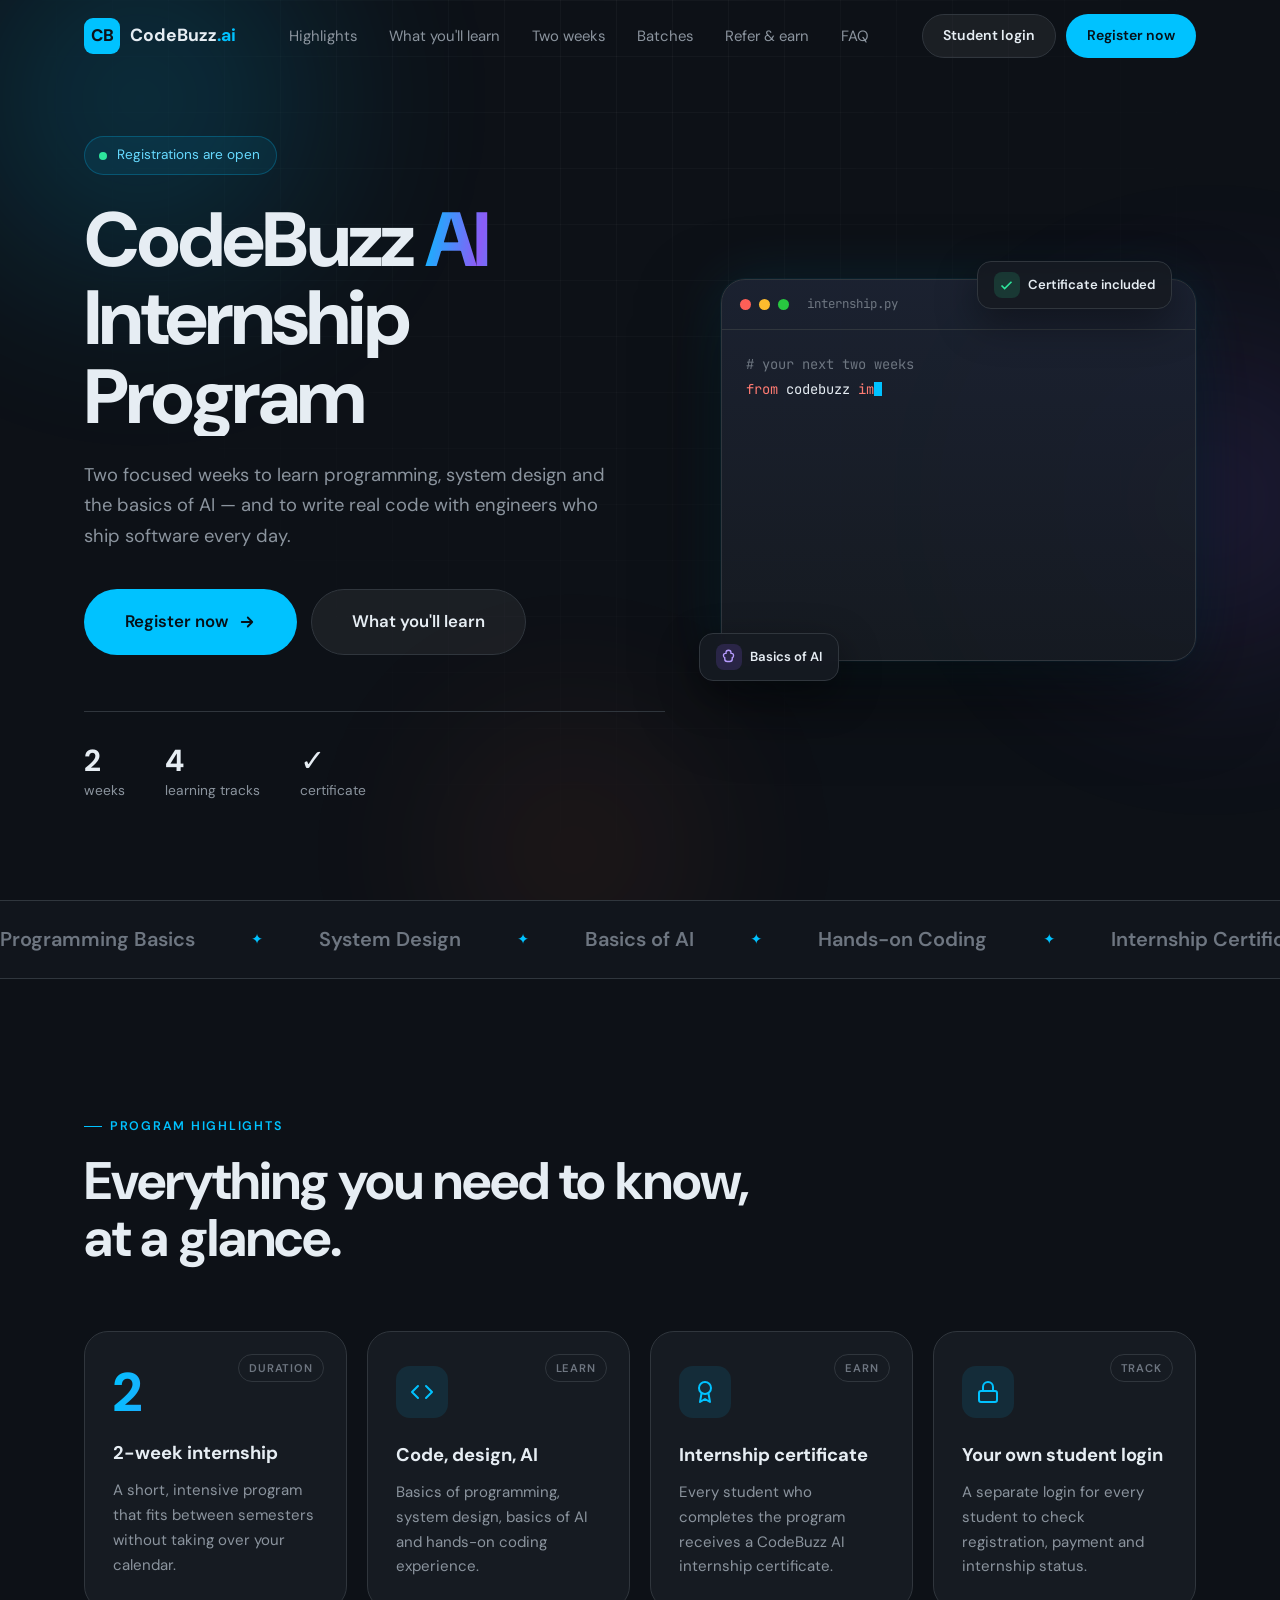
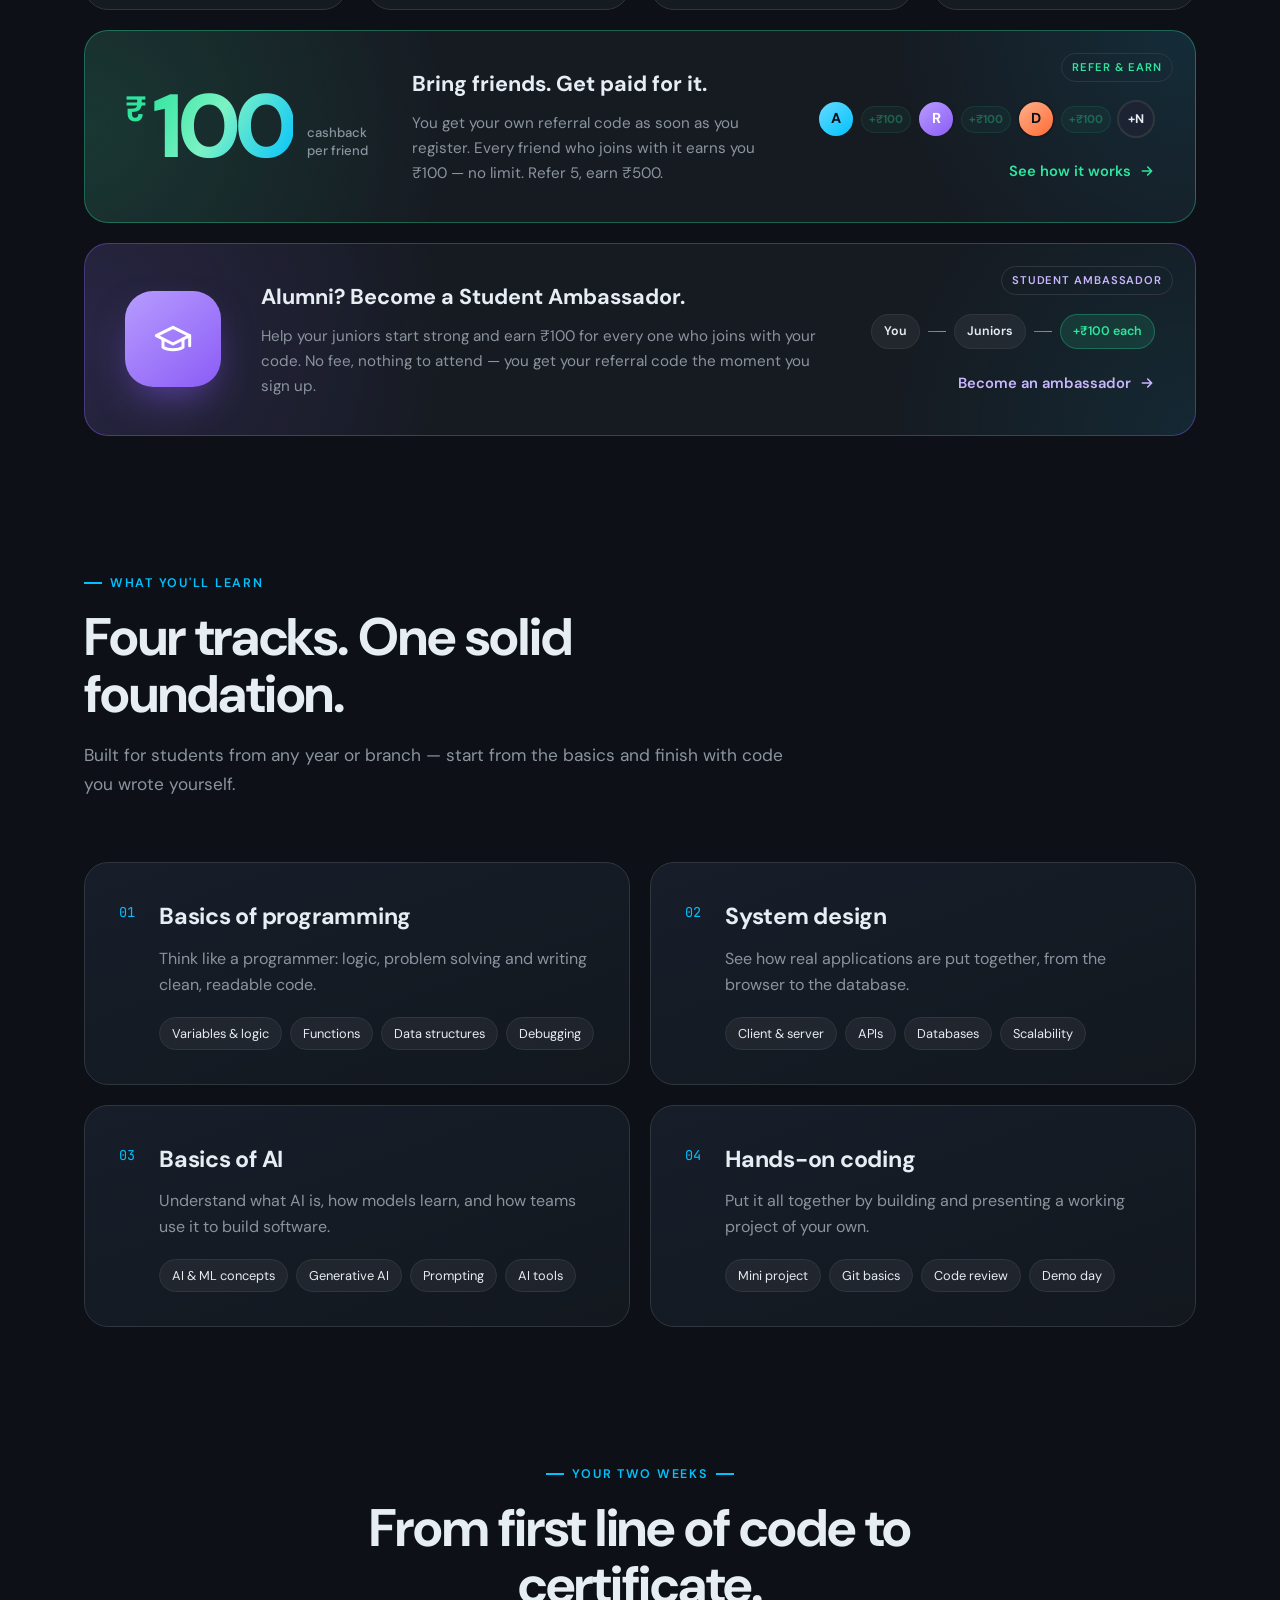
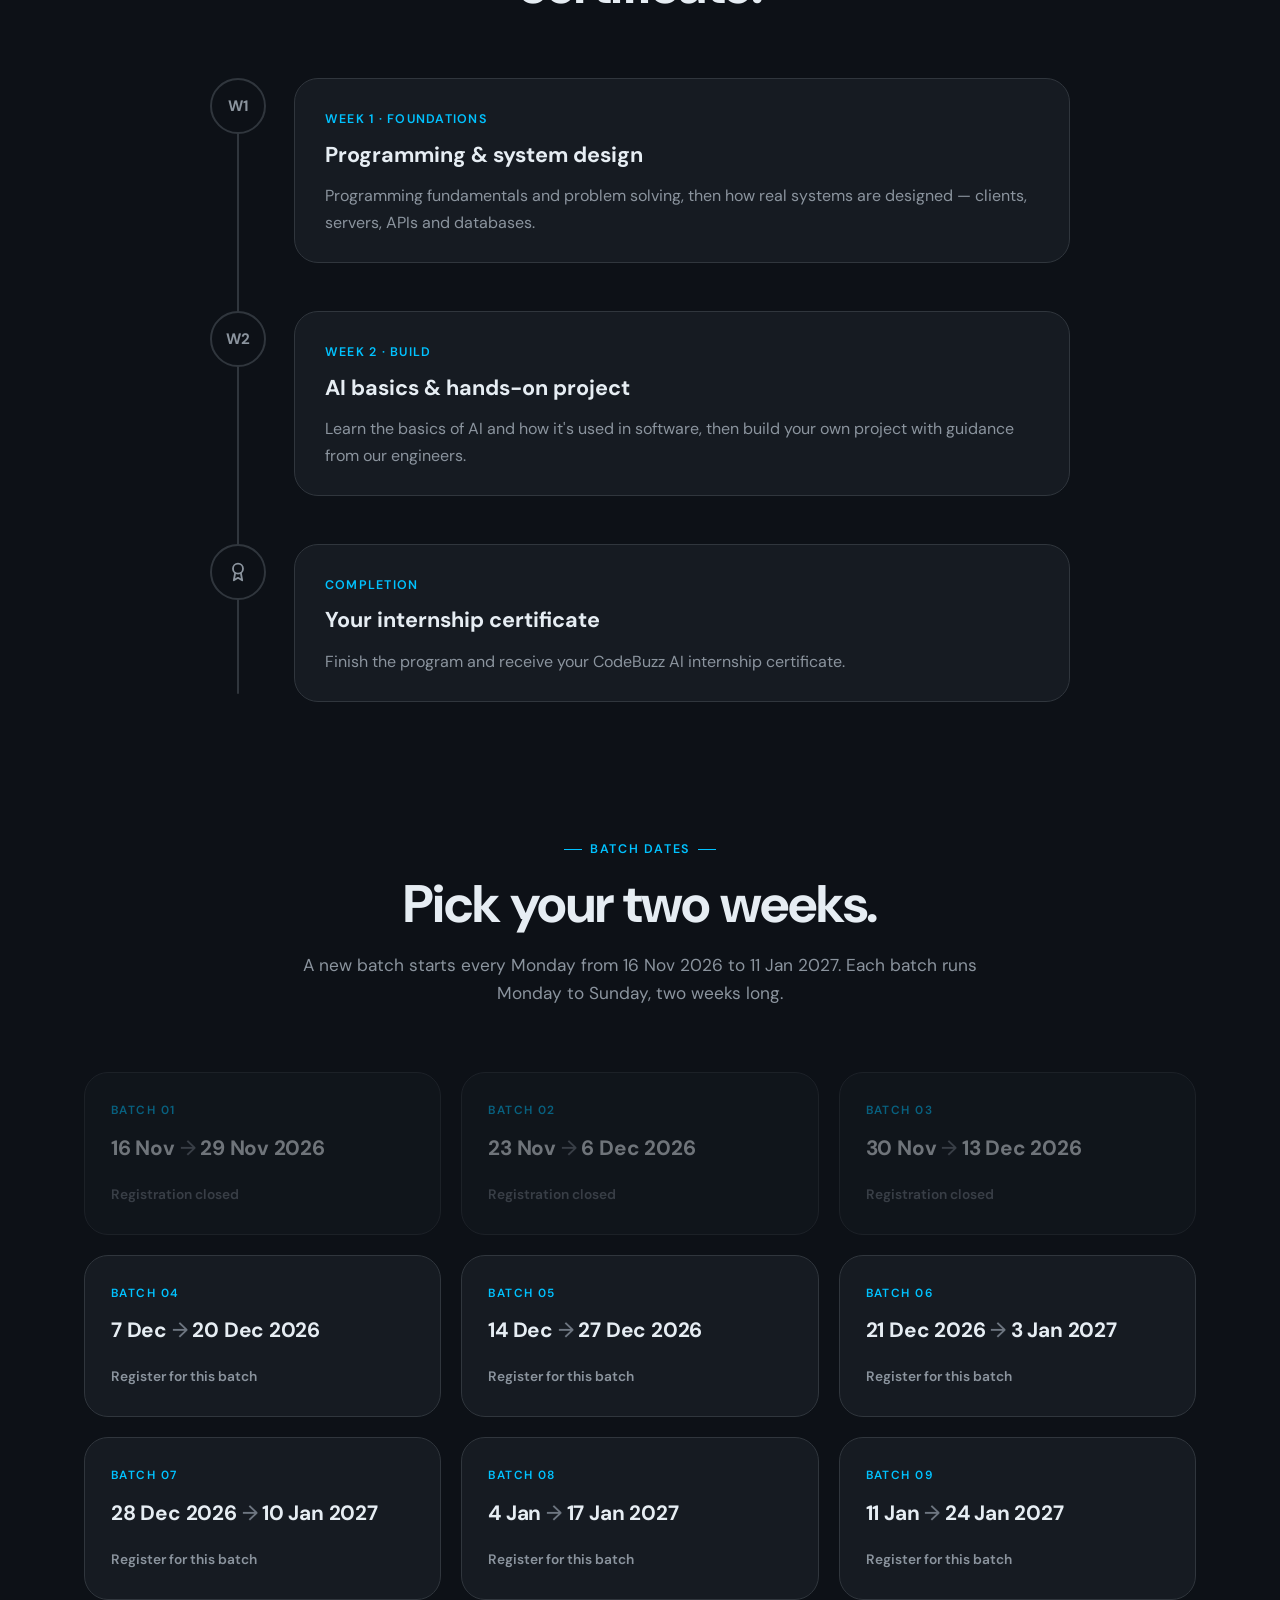
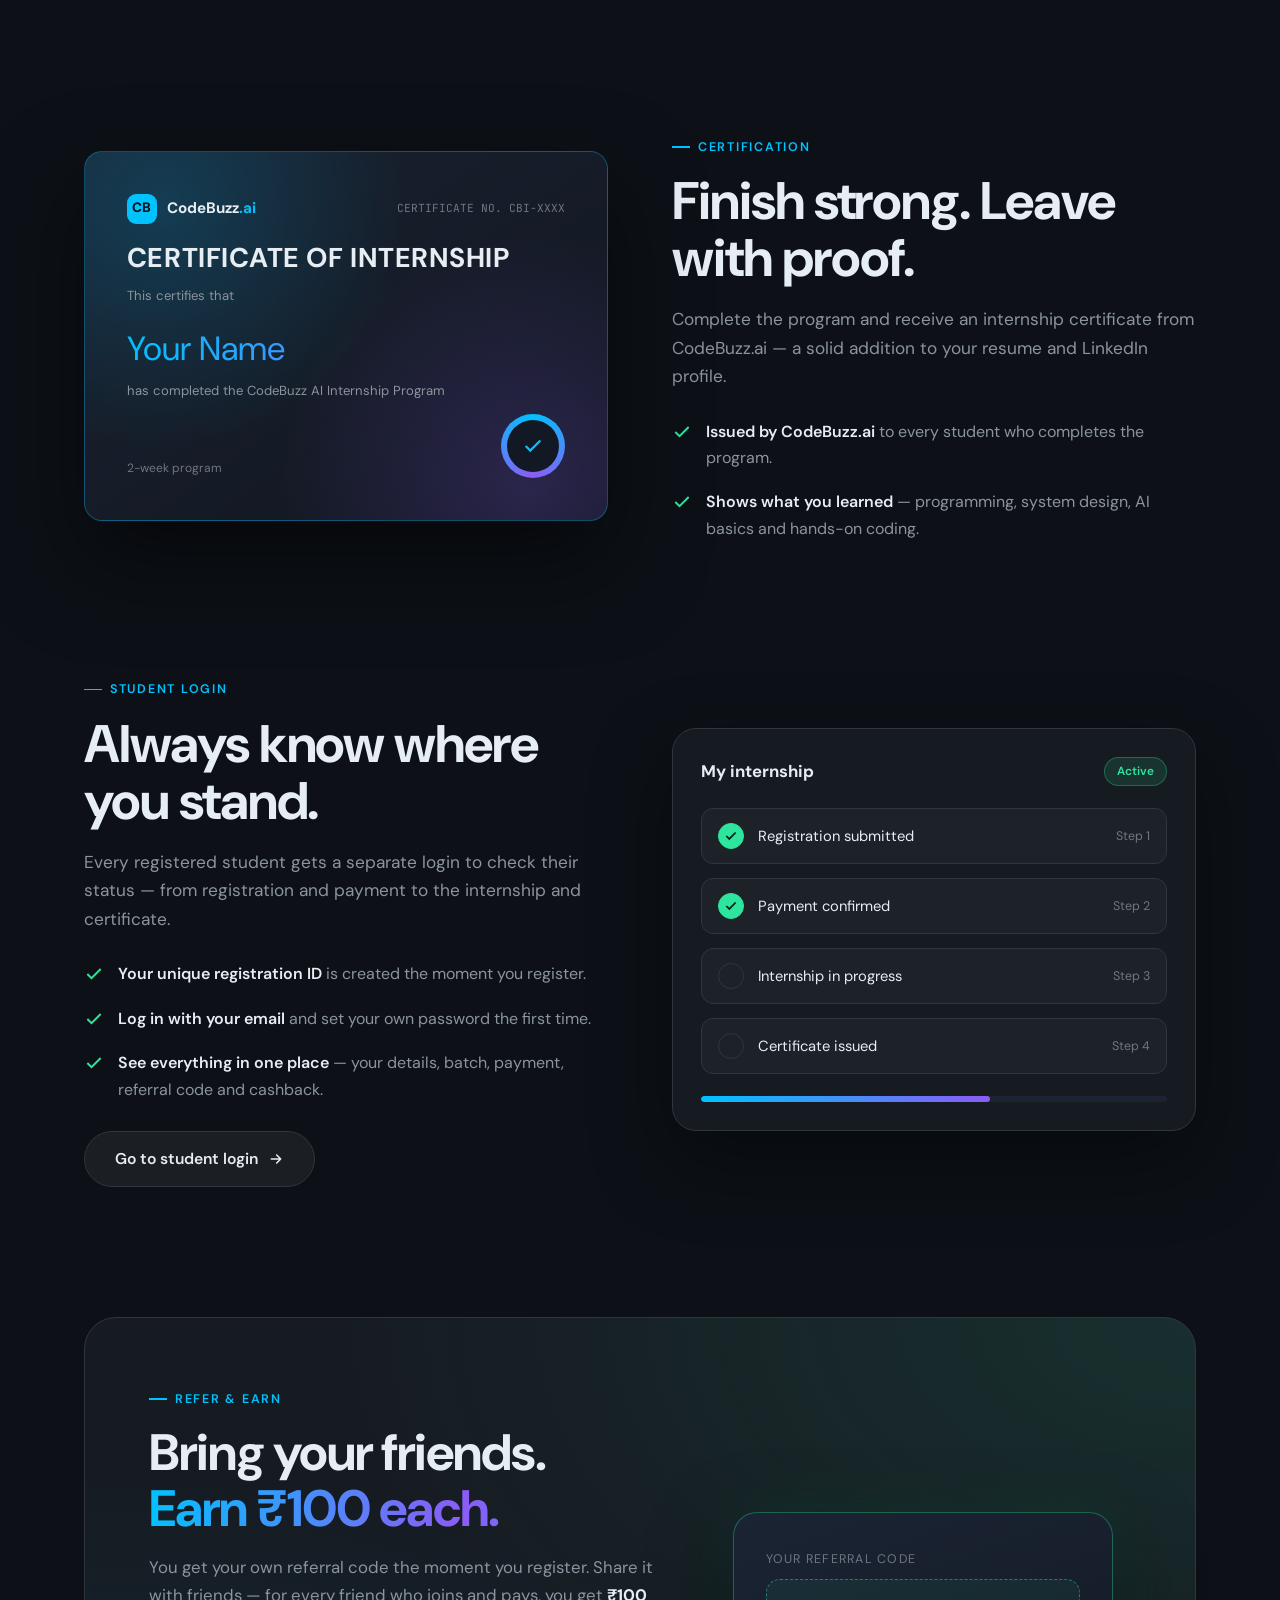
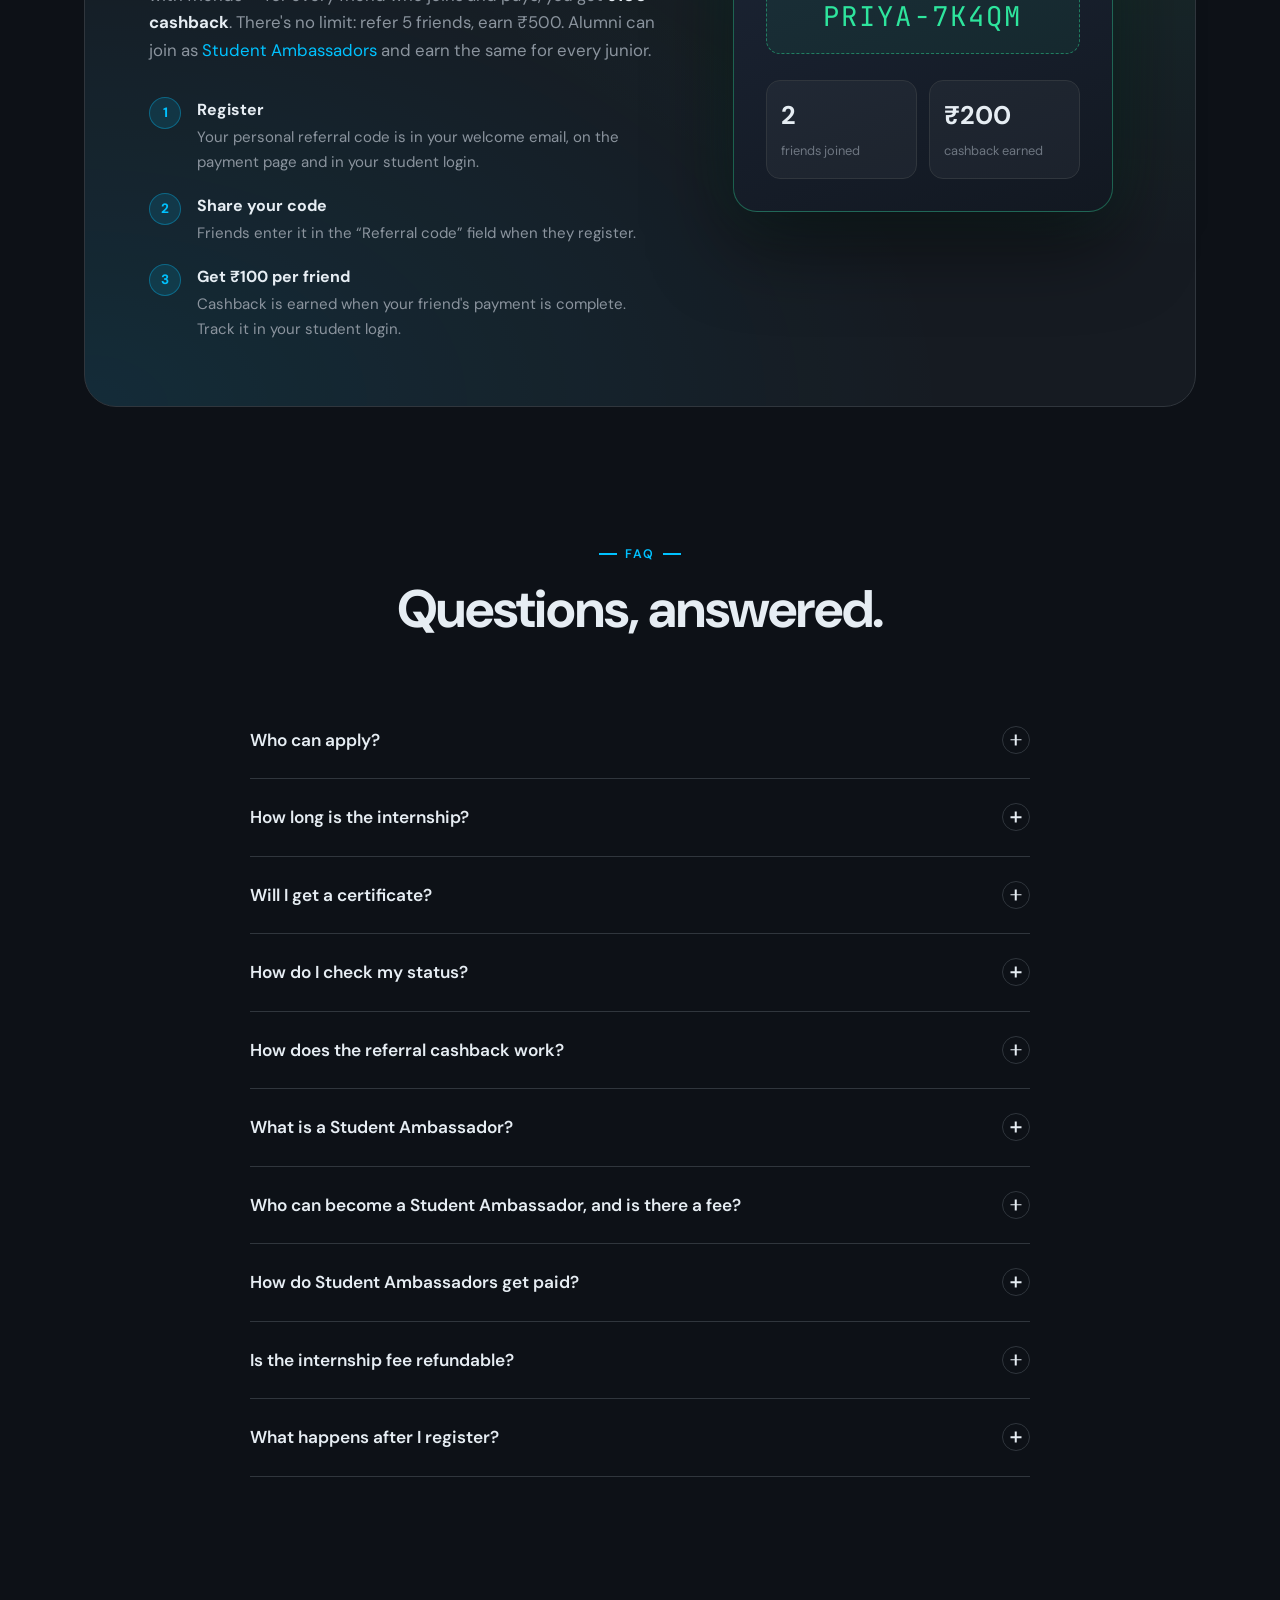
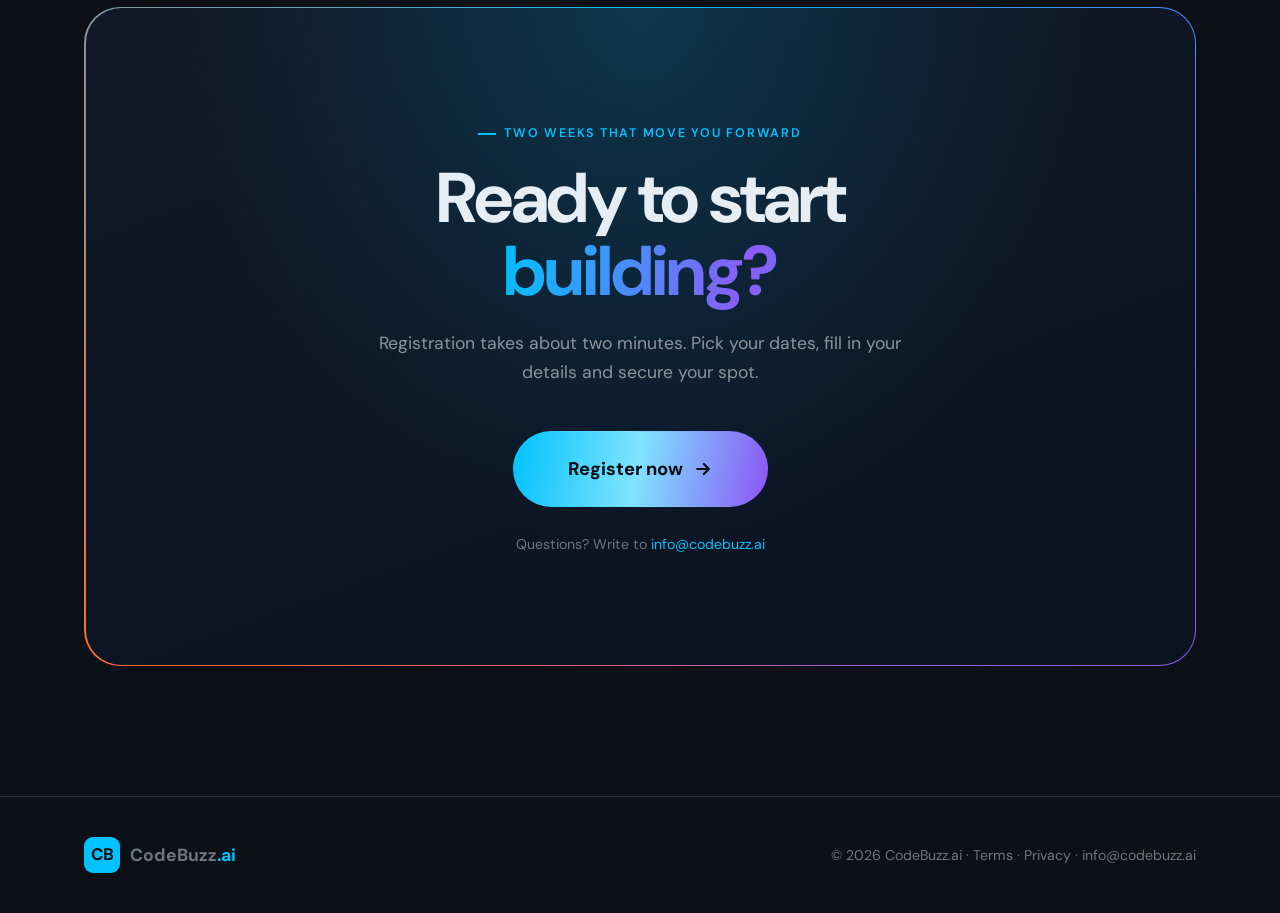
==== internship/index.html @ 669223a3 "Added meta pixel & Addressed review comments" ====
<!DOCTYPE html>
<html lang="en">
<head>
  <meta charset="UTF-8" />
  <meta name="viewport" content="width=device-width, initial-scale=1.0" />
  <title>CodeBuzz AI Internship Program</title>
  <meta name="description" content="CodeBuzz AI Internship Program — a 2-week internship for students covering programming basics, system design, basics of AI and hands-on coding, with an internship certificate." />
  <meta property="og:title" content="CodeBuzz AI Internship Program" />
  <meta property="og:description" content="2 weeks. Programming, system design, AI basics and hands-on coding. Certificate included." />
  <meta property="og:image" content="https://codebuzz.ai/assets/images/1771666520573-codebuzz-hero.jfif" />
  <meta property="og:type" content="website" />
  <meta name="theme-color" content="#0D1117" />
  <link rel="icon" type="image/png" href="../assets/images/favicon.png" />
  <link rel="preconnect" href="https://fonts.googleapis.com" />
  <link rel="preconnect" href="https://fonts.gstatic.com" crossorigin />
  <link href="https://fonts.googleapis.com/css2?family=DM+Sans:wght@300;400;500;600;700;800&family=JetBrains+Mono:wght@400;500&display=swap" rel="stylesheet" />
  <link rel="stylesheet" href="assets/internship.css" />

  <!-- Google tag (gtag.js) — same property as the main site -->
  <script async src="https://www.googletagmanager.com/gtag/js?id=G-2CSRTVXREF"></script>
  <script>
    window.dataLayer = window.dataLayer || [];
    function gtag(){dataLayer.push(arguments);}
    gtag('js', new Date());
    gtag('config', 'G-2CSRTVXREF');
  </script>
  <!-- Meta Pixel Code -->
  <script>
  !function(f,b,e,v,n,t,s)
  {if(f.fbq)return;n=f.fbq=function(){n.callMethod?
  n.callMethod.apply(n,arguments):n.queue.push(arguments)};
  if(!f._fbq)f._fbq=n;n.push=n;n.loaded=!0;n.version='2.0';
  n.queue=[];t=b.createElement(e);t.async=!0;
  t.src=v;s=b.getElementsByTagName(e)[0];
  s.parentNode.insertBefore(t,s)}(window,document,'script',
  'https://connect.facebook.net/en_US/fbevents.js');
  fbq('init', '1393333359453502');
  fbq('track', 'PageView');
  </script>
  <noscript><img height="1" width="1" style="display:none" alt=""
  src="https://www.facebook.com/tr?id=1393333359453502&ev=PageView&noscript=1"/></noscript>
  <!-- End Meta Pixel Code -->
</head>
<body>

  <div class="fx" aria-hidden="true">
    <div class="grid-bg"></div>
    <div class="orb o1"></div>
    <div class="orb o2"></div>
    <div class="orb o3"></div>
  </div>

  <!-- ===== NAV ===== -->
  <nav class="nav">
    <div class="container nav-inner">
      <a href="../" class="logo" aria-label="CodeBuzz.ai home">
        <div class="logo-badge">CB</div>
        <span>CodeBuzz<span class="accent">.ai</span></span>
      </a>
      <ul class="nav-links">
        <li><a href="#highlights">Highlights</a></li>
        <li><a href="#curriculum">What you'll learn</a></li>
        <li><a href="#journey">Two weeks</a></li>
        <li><a href="#batches">Batches</a></li>
        <li><a href="#refer">Refer &amp; earn</a></li>
        <li><a href="#faq">FAQ</a></li>
      </ul>
      <div class="nav-actions">
        <a href="login.html" class="btn btn-ghost btn-sm">Student login</a>
        <a href="register.html" class="btn btn-primary btn-sm">Register now</a>
      </div>
    </div>
  </nav>

  <main>

    <!-- ===== HERO ===== -->
    <section class="hero">
      <div class="container hero-grid">
        <div>
          <span class="pill"><span class="dot"></span>Registrations are open</span>
          <h1>
            <span class="line"><span>CodeBuzz <span class="grad">AI</span></span></span>
            <span class="line"><span>Internship</span></span>
            <span class="line"><span>Program</span></span>
          </h1>
          <p class="hero-sub">Two focused weeks to learn programming, system design and the basics of AI — and to write real code with engineers who ship software every day.</p>
          <div class="hero-actions">
            <a href="register.html" class="btn btn-primary btn-lg">
              Register now
              <svg width="18" height="18" viewBox="0 0 24 24" fill="none" stroke="currentColor" stroke-width="2.4" stroke-linecap="round" stroke-linejoin="round"><path d="M5 12h14M13 6l6 6-6 6"/></svg>
            </a>
            <a href="#curriculum" class="btn btn-ghost btn-lg">What you'll learn</a>
          </div>
          <div class="hero-stats">
            <div><strong data-count="2">0</strong><span>weeks</span></div>
            <div><strong data-count="4">0</strong><span>learning tracks</span></div>
            <div><strong>✓</strong><span>certificate</span></div>
          </div>
        </div>

        <div class="hero-visual">
          <div class="terminal" id="terminal">
            <div class="terminal-bar"><i></i><i></i><i></i><span>internship.py</span></div>
            <div class="terminal-body" id="code" aria-label="Animated code sample"></div>
          </div>
          <div class="float-chip c1">
            <span class="ico" style="background:rgba(46,229,157,.15);color:var(--green)">
              <svg width="15" height="15" viewBox="0 0 24 24" fill="none" stroke="currentColor" stroke-width="2.6"><path d="M20 6L9 17l-5-5"/></svg>
            </span>
            Certificate included
          </div>
          <div class="float-chip c2">
            <span class="ico" style="background:rgba(139,92,246,.18);color:#B79CFF">
              <svg width="15" height="15" viewBox="0 0 24 24" fill="none" stroke="currentColor" stroke-width="2.2"><path d="M12 2a4 4 0 014 4v1h1a3 3 0 013 3v1a3 3 0 01-2 2.83V16a4 4 0 01-4 4h-4a4 4 0 01-4-4v-2.17A3 3 0 014 11v-1a3 3 0 013-3h1V6a4 4 0 014-4z"/></svg>
            </span>
            Basics of AI
          </div>
        </div>
      </div>
    </section>

    <!-- ===== MARQUEE ===== -->
    <div class="marquee" aria-hidden="true">
      <div class="marquee-track">
        <span>Programming Basics</span><span>System Design</span><span>Basics of AI</span><span>Hands-on Coding</span><span>Internship Certificate</span><span>Student Login</span>
        <span>Programming Basics</span><span>System Design</span><span>Basics of AI</span><span>Hands-on Coding</span><span>Internship Certificate</span><span>Student Login</span>
      </div>
    </div>

    <!-- ===== HIGHLIGHTS ===== -->
    <section class="section" id="highlights">
      <div class="container">
        <div class="section-head reveal">
          <span class="eyebrow">Program highlights</span>
          <h2>Everything you need to know, at a glance.</h2>
        </div>
        <div class="highlights">
          <article class="hl reveal">
            <span class="tag">Duration</span>
            <div class="hl-num grad">2</div>
            <h3>2-week internship</h3>
            <p>A short, intensive program that fits between semesters without taking over your calendar.</p>
          </article>
          <article class="hl reveal d1">
            <span class="tag">Learn</span>
            <div class="hl-icon">
              <svg width="24" height="24" viewBox="0 0 24 24" fill="none" stroke="currentColor" stroke-width="2" stroke-linecap="round" stroke-linejoin="round"><path d="M16 18l6-6-6-6M8 6l-6 6 6 6"/></svg>
            </div>
            <h3>Code, design, AI</h3>
            <p>Basics of programming, system design, basics of AI and hands-on coding experience.</p>
          </article>
          <article class="hl reveal d2">
            <span class="tag">Earn</span>
            <div class="hl-icon">
              <svg width="24" height="24" viewBox="0 0 24 24" fill="none" stroke="currentColor" stroke-width="2" stroke-linecap="round" stroke-linejoin="round"><circle cx="12" cy="8" r="6"/><path d="M15.5 13.5L17 22l-5-3-5 3 1.5-8.5"/></svg>
            </div>
            <h3>Internship certificate</h3>
            <p>Every student who completes the program receives a CodeBuzz AI internship certificate.</p>
          </article>
          <article class="hl reveal d3">
            <span class="tag">Track</span>
            <div class="hl-icon">
              <svg width="24" height="24" viewBox="0 0 24 24" fill="none" stroke="currentColor" stroke-width="2" stroke-linecap="round" stroke-linejoin="round"><rect x="3" y="11" width="18" height="11" rx="2"/><path d="M7 11V7a5 5 0 0110 0v4"/></svg>
            </div>
            <h3>Your own student login</h3>
            <p>A separate login for every student to check registration, payment and internship status.</p>
          </article>
          <a class="hl hl-refer reveal" href="#refer" aria-label="Refer and earn: Rs 100 cashback for every friend who joins">
            <span class="tag">Refer &amp; earn</span>
            <div class="hr-amount">
              <span class="hr-rupee">&#8377;</span><span class="hr-num" data-count-to="100">100</span>
              <small>cashback<br />per friend</small>
            </div>
            <div class="hr-copy">
              <h3>Bring friends. Get paid for it.</h3>
              <p>You get your own referral code as soon as you register. Every friend who joins with it earns you &#8377;100 &mdash; no limit. Refer 5, earn &#8377;500.</p>
            </div>
            <div class="hr-flow" aria-hidden="true">
              <span class="hr-av">A</span><i>+&#8377;100</i>
              <span class="hr-av">R</span><i>+&#8377;100</i>
              <span class="hr-av">D</span><i>+&#8377;100</i>
              <span class="hr-av hr-more">+N</span>
            </div>
            <span class="hr-cta">See how it works
              <svg width="16" height="16" viewBox="0 0 24 24" fill="none" stroke="currentColor" stroke-width="2.4" stroke-linecap="round" stroke-linejoin="round"><path d="M5 12h14M13 6l6 6-6 6"/></svg>
            </span>
          </a>
          <a class="hl hl-amb reveal" href="register.html?type=ambassador" aria-label="Student Ambassador program for alumni: refer juniors and earn Rs 100 each">
            <span class="tag">Student Ambassador</span>
            <div class="ha-badge" aria-hidden="true">
              <svg width="40" height="40" viewBox="0 0 24 24" fill="none" stroke="currentColor" stroke-width="1.8" stroke-linecap="round" stroke-linejoin="round"><path d="M22 10L12 5 2 10l10 5 10-5z"/><path d="M6 12v5c3 2 9 2 12 0v-5"/><path d="M22 10v6"/></svg>
            </div>
            <div class="ha-copy">
              <h3>Alumni? Become a Student Ambassador.</h3>
              <p>Help your juniors start strong and earn &#8377;100 for every one who joins with your code. No fee, nothing to attend &mdash; you get your referral code the moment you sign up.</p>
            </div>
            <div class="ha-flow" aria-hidden="true">
              <span class="ha-pill">You</span><i></i><span class="ha-pill">Juniors</span><i></i><span class="ha-pill ha-earn">+&#8377;100 each</span>
            </div>
            <span class="hr-cta ha-cta">Become an ambassador
              <svg width="16" height="16" viewBox="0 0 24 24" fill="none" stroke="currentColor" stroke-width="2.4" stroke-linecap="round" stroke-linejoin="round"><path d="M5 12h14M13 6l6 6-6 6"/></svg>
            </span>
          </a>
        </div>
      </div>
    </section>

    <!-- ===== CURRICULUM ===== -->
    <section class="section" id="curriculum" style="padding-top:0">
      <div class="container">
        <div class="section-head reveal">
          <span class="eyebrow">What you'll learn</span>
          <h2>Four tracks. One solid foundation.</h2>
          <p>Built for students from any year or branch — start from the basics and finish with code you wrote yourself.</p>
        </div>
        <div class="tracks">
          <div class="track reveal">
            <div class="track-idx">01</div>
            <div>
              <h3>Basics of programming</h3>
              <p>Think like a programmer: logic, problem solving and writing clean, readable code.</p>
              <ul class="chips"><li>Variables &amp; logic</li><li>Functions</li><li>Data structures</li><li>Debugging</li></ul>
            </div>
          </div>
          <div class="track reveal d1">
            <div class="track-idx">02</div>
            <div>
              <h3>System design</h3>
              <p>See how real applications are put together, from the browser to the database.</p>
              <ul class="chips"><li>Client &amp; server</li><li>APIs</li><li>Databases</li><li>Scalability</li></ul>
            </div>
          </div>
          <div class="track reveal">
            <div class="track-idx">03</div>
            <div>
              <h3>Basics of AI</h3>
              <p>Understand what AI is, how models learn, and how teams use it to build software.</p>
              <ul class="chips"><li>AI &amp; ML concepts</li><li>Generative AI</li><li>Prompting</li><li>AI tools</li></ul>
            </div>
          </div>
          <div class="track reveal d1">
            <div class="track-idx">04</div>
            <div>
              <h3>Hands-on coding</h3>
              <p>Put it all together by building and presenting a working project of your own.</p>
              <ul class="chips"><li>Mini project</li><li>Git basics</li><li>Code review</li><li>Demo day</li></ul>
            </div>
          </div>
        </div>
      </div>
    </section>

    <!-- ===== JOURNEY / TIMELINE ===== -->
    <section class="section" id="journey" style="padding-top:0">
      <div class="container">
        <div class="section-head center reveal">
          <span class="eyebrow">Your two weeks</span>
          <h2>From first line of code to certificate.</h2>
        </div>
        <div class="timeline" id="timeline">
          <div class="timeline-rail"><div class="timeline-fill" id="timelineFill"></div></div>
          <div class="tl-item">
            <div class="tl-dot">W1</div>
            <div class="tl-card reveal">
              <small>Week 1 · Foundations</small>
              <h3>Programming &amp; system design</h3>
              <p>Programming fundamentals and problem solving, then how real systems are designed — clients, servers, APIs and databases.</p>
            </div>
          </div>
          <div class="tl-item">
            <div class="tl-dot">W2</div>
            <div class="tl-card reveal">
              <small>Week 2 · Build</small>
              <h3>AI basics &amp; hands-on project</h3>
              <p>Learn the basics of AI and how it's used in software, then build your own project with guidance from our engineers.</p>
            </div>
          </div>
          <div class="tl-item">
            <div class="tl-dot">
              <svg width="20" height="20" viewBox="0 0 24 24" fill="none" stroke="currentColor" stroke-width="2.2" stroke-linecap="round" stroke-linejoin="round"><circle cx="12" cy="8" r="6"/><path d="M15.5 13.5L17 22l-5-3-5 3 1.5-8.5"/></svg>
            </div>
            <div class="tl-card reveal">
              <small>Completion</small>
              <h3>Your internship certificate</h3>
              <p>Finish the program and receive your CodeBuzz AI internship certificate.</p>
            </div>
          </div>
        </div>
      </div>
    </section>

    <!-- ===== BATCHES ===== -->
    <section class="section" id="batches" style="padding-top:0">
      <div class="container">
        <div class="section-head center reveal">
          <span class="eyebrow">Batch dates</span>
          <h2>Pick your two weeks.</h2>
          <p>A new batch starts every Monday from 16 Nov 2026 to 11 Jan 2027. Each batch runs Monday to Sunday, two weeks long.</p>
        </div>
        <div class="batches" id="batchList">
          <a class="batch reveal" href="register.html?start=2026-11-16" data-start="2026-11-16">
            <span class="batch-no">Batch 01</span>
            <span class="batch-dates">16 Nov <i>→</i> 29 Nov 2026</span>
            <span class="batch-cta">Register for this batch</span>
          </a>
          <a class="batch reveal d1" href="register.html?start=2026-11-23" data-start="2026-11-23">
            <span class="batch-no">Batch 02</span>
            <span class="batch-dates">23 Nov <i>→</i> 6 Dec 2026</span>
            <span class="batch-cta">Register for this batch</span>
          </a>
          <a class="batch reveal d2" href="register.html?start=2026-11-30" data-start="2026-11-30">
            <span class="batch-no">Batch 03</span>
            <span class="batch-dates">30 Nov <i>→</i> 13 Dec 2026</span>
            <span class="batch-cta">Register for this batch</span>
          </a>
          <a class="batch reveal" href="register.html?start=2026-12-07" data-start="2026-12-07">
            <span class="batch-no">Batch 04</span>
            <span class="batch-dates">7 Dec <i>→</i> 20 Dec 2026</span>
            <span class="batch-cta">Register for this batch</span>
          </a>
          <a class="batch reveal d1" href="register.html?start=2026-12-14" data-start="2026-12-14">
            <span class="batch-no">Batch 05</span>
            <span class="batch-dates">14 Dec <i>→</i> 27 Dec 2026</span>
            <span class="batch-cta">Register for this batch</span>
          </a>
          <a class="batch reveal d2" href="register.html?start=2026-12-21" data-start="2026-12-21">
            <span class="batch-no">Batch 06</span>
            <span class="batch-dates">21 Dec 2026 <i>→</i> 3 Jan 2027</span>
            <span class="batch-cta">Register for this batch</span>
          </a>
          <a class="batch reveal" href="register.html?start=2026-12-28" data-start="2026-12-28">
            <span class="batch-no">Batch 07</span>
            <span class="batch-dates">28 Dec 2026 <i>→</i> 10 Jan 2027</span>
            <span class="batch-cta">Register for this batch</span>
          </a>
          <a class="batch reveal d1" href="register.html?start=2027-01-04" data-start="2027-01-04">
            <span class="batch-no">Batch 08</span>
            <span class="batch-dates">4 Jan <i>→</i> 17 Jan 2027</span>
            <span class="batch-cta">Register for this batch</span>
          </a>
          <a class="batch reveal d2" href="register.html?start=2027-01-11" data-start="2027-01-11">
            <span class="batch-no">Batch 09</span>
            <span class="batch-dates">11 Jan <i>→</i> 24 Jan 2027</span>
            <span class="batch-cta">Register for this batch</span>
          </a>
        </div>
      </div>
    </section>

    <!-- ===== CERTIFICATE ===== -->
    <section class="section" style="padding-top:0">
      <div class="container split">
        <div class="cert-wrap reveal">
          <div class="cert" id="cert">
            <div class="cert-top">
              <div class="logo"><div class="logo-badge" style="width:30px;height:30px;font-size:.85rem">CB</div><span>CodeBuzz<span class="accent">.ai</span></span></div>
              <small>CERTIFICATE NO. CBI-XXXX</small>
            </div>
            <div>
              <h4>CERTIFICATE OF INTERNSHIP</h4>
              <div class="cert-sub">This certifies that</div>
              <div class="cert-name grad">Your Name</div>
              <div class="cert-sub">has completed the CodeBuzz AI Internship Program</div>
            </div>
            <div class="cert-bottom">
              <span>2-week program</span>
              <div class="seal"><svg width="22" height="22" viewBox="0 0 24 24" fill="none" stroke="currentColor" stroke-width="2.4"><path d="M20 6L9 17l-5-5"/></svg></div>
            </div>
          </div>
        </div>
        <div class="reveal d1">
          <div class="section-head" style="margin-bottom:0">
            <span class="eyebrow">Certification</span>
            <h2>Finish strong. Leave with proof.</h2>
            <p>Complete the program and receive an internship certificate from CodeBuzz.ai — a solid addition to your resume and LinkedIn profile.</p>
          </div>
          <ul class="feature-list">
            <li><svg width="20" height="20" viewBox="0 0 24 24" fill="none" stroke="currentColor" stroke-width="2.4"><path d="M20 6L9 17l-5-5"/></svg><span><strong>Issued by CodeBuzz.ai</strong> to every student who completes the program.</span></li>
            <li><svg width="20" height="20" viewBox="0 0 24 24" fill="none" stroke="currentColor" stroke-width="2.4"><path d="M20 6L9 17l-5-5"/></svg><span><strong>Shows what you learned</strong> — programming, system design, AI basics and hands-on coding.</span></li>
          </ul>
        </div>
      </div>
    </section>

    <!-- ===== STUDENT LOGIN ===== -->
    <section class="section" style="padding-top:0">
      <div class="container split">
        <div class="reveal">
          <div class="section-head" style="margin-bottom:0">
            <span class="eyebrow">Student login</span>
            <h2>Always know where you stand.</h2>
            <p>Every registered student gets a separate login to check their status — from registration and payment to the internship and certificate.</p>
          </div>
          <ul class="feature-list">
            <li><svg width="20" height="20" viewBox="0 0 24 24" fill="none" stroke="currentColor" stroke-width="2.4"><path d="M20 6L9 17l-5-5"/></svg><span><strong>Your unique registration ID</strong> is created the moment you register.</span></li>
            <li><svg width="20" height="20" viewBox="0 0 24 24" fill="none" stroke="currentColor" stroke-width="2.4"><path d="M20 6L9 17l-5-5"/></svg><span><strong>Log in with your email</strong> and set your own password the first time.</span></li>
            <li><svg width="20" height="20" viewBox="0 0 24 24" fill="none" stroke="currentColor" stroke-width="2.4"><path d="M20 6L9 17l-5-5"/></svg><span><strong>See everything in one place</strong> — your details, batch, payment, referral code and cashback.</span></li>
          </ul>
          <a href="login.html" class="btn btn-ghost" style="margin-top:28px">Go to student login
            <svg width="16" height="16" viewBox="0 0 24 24" fill="none" stroke="currentColor" stroke-width="2.4" stroke-linecap="round" stroke-linejoin="round"><path d="M5 12h14M13 6l6 6-6 6"/></svg>
          </a>
        </div>
        <div class="reveal d1">
          <div class="login-mock" id="loginMock">
            <div class="lm-head">
              <h4>My internship</h4>
              <span class="status-badge">Active</span>
            </div>
            <div class="steps-mini">
              <div class="step-mini" data-step><span class="ck"><svg width="14" height="14" viewBox="0 0 24 24" fill="none" stroke="currentColor" stroke-width="3"><path d="M20 6L9 17l-5-5"/></svg></span>Registration submitted<span class="when">Step 1</span></div>
              <div class="step-mini" data-step><span class="ck"><svg width="14" height="14" viewBox="0 0 24 24" fill="none" stroke="currentColor" stroke-width="3"><path d="M20 6L9 17l-5-5"/></svg></span>Payment confirmed<span class="when">Step 2</span></div>
              <div class="step-mini" data-step><span class="ck"><svg width="14" height="14" viewBox="0 0 24 24" fill="none" stroke="currentColor" stroke-width="3"><path d="M20 6L9 17l-5-5"/></svg></span>Internship in progress<span class="when">Step 3</span></div>
              <div class="step-mini" data-step><span class="ck"><svg width="14" height="14" viewBox="0 0 24 24" fill="none" stroke="currentColor" stroke-width="3"><path d="M20 6L9 17l-5-5"/></svg></span>Certificate issued<span class="when">Step 4</span></div>
            </div>
            <div class="progress"><i id="lmProgress"></i></div>
          </div>
        </div>
      </div>
    </section>

    <!-- ===== REFER & EARN ===== -->
    <section class="section" id="refer" style="padding-top:0">
      <div class="container">
        <div class="refer reveal">
          <div class="refer-copy">
            <span class="eyebrow">Refer &amp; earn</span>
            <h2>Bring your friends.<br /><span class="grad">Earn &#8377;100 each.</span></h2>
            <p>You get your own referral code the moment you register. Share it with friends — for every friend who joins and pays, you get <strong>&#8377;100 cashback</strong>. There's no limit: refer 5 friends, earn &#8377;500. Alumni can join as <a href="register.html?type=ambassador" style="color:var(--brand)">Student Ambassadors</a> and earn the same for every junior.</p>
            <ol class="refer-steps">
              <li><b>1</b><span><strong>Register</strong>Your personal referral code is in your welcome email, on the payment page and in your student login.</span></li>
              <li><b>2</b><span><strong>Share your code</strong>Friends enter it in the &ldquo;Referral code&rdquo; field when they register.</span></li>
              <li><b>3</b><span><strong>Get &#8377;100 per friend</strong>Cashback is earned when your friend's payment is complete. Track it in your student login.</span></li>
            </ol>
          </div>
          <div class="refer-visual" aria-hidden="true">
            <div class="refer-card" id="referCard">
              <small>Your referral code</small>
              <div class="refer-code">PRIYA-7K4QM</div>
              <div class="refer-stats">
                <div><strong id="referCount">0</strong><span>friends joined</span></div>
                <div><strong>&#8377;<span id="referEarned">0</span></strong><span>cashback earned</span></div>
              </div>
              <div class="refer-coins"><i>&#8377;100</i><i>&#8377;100</i><i>&#8377;100</i></div>
            </div>
          </div>
        </div>
      </div>
    </section>

    <!-- ===== FAQ ===== -->
    <section class="section" id="faq" style="padding-top:0">
      <div class="container">
        <div class="section-head center reveal">
          <span class="eyebrow">FAQ</span>
          <h2>Questions, answered.</h2>
        </div>
        <div class="faq reveal">
          <details>
            <summary>Who can apply?<span class="pm"></span></summary>
            <p>College students from any year of a diploma, undergraduate or postgraduate program can register. No prior coding experience is needed.</p>
          </details>
          <details>
            <summary>How long is the internship?<span class="pm"></span></summary>
            <p>Two weeks. A new batch starts every Monday from 16 Nov 2026 to 11 Jan 2027, and each one runs Monday to Sunday of the following week. Pick a batch when you register and the end date is set automatically.</p>
          </details>
          <details>
            <summary>Will I get a certificate?<span class="pm"></span></summary>
            <p>Yes. Every student who completes the program receives a CodeBuzz AI internship certificate.</p>
          </details>
          <details>
            <summary>How do I check my status?<span class="pm"></span></summary>
            <p>You'll get a separate student login to check your registration, payment and internship status at any time. Log in with the email you registered with.</p>
          </details>
          <details>
            <summary>How does the referral cashback work?<span class="pm"></span></summary>
            <p>As soon as you register, you get a personal referral code (it's different from your registration ID). When a friend enters your code while registering and completes their payment, you earn &#8377;100 cashback. You can refer as many friends as you like and track every referral in your student login. Your cashback is sent once your own payment is complete.</p>
          </details>
          <details>
            <summary>What is a Student Ambassador?<span class="pm"></span></summary>
            <p>Student Ambassadors are alumni who help their juniors discover the program. You get a personal referral code and earn &#8377;100 cashback for every junior who registers with it and completes their payment &mdash; with no limit.</p>
          </details>
          <details>
            <summary>Who can become a Student Ambassador, and is there a fee?<span class="pm"></span></summary>
            <p>Any alumnus who wants to refer juniors can join. There's no fee and you don't attend the internship. Choose &ldquo;Student Ambassador&rdquo; on the <a href="register.html?type=ambassador" style="color:var(--brand)">registration page</a> &mdash; it only asks for your name, email and mobile number.</p>
          </details>
          <details>
            <summary>How do Student Ambassadors get paid?<span class="pm"></span></summary>
            <p>Your referral code arrives in your welcome email right after you sign up. Log in to the portal with your email to track every junior you refer. Cashback is earned when a junior's payment is complete, and our team contacts you on your registered mobile number to send it by UPI or bank transfer.</p>
          </details>
          <details>
            <summary>Is the internship fee refundable?<span class="pm"></span></summary>
            <p>No. The fee is non-refundable once paid. If you can't attend, write to us before your batch starts and we may move you to a later batch. If we cancel a batch, you can move to another one or get a full refund. See the <a href="terms.html" style="color:var(--brand)">Terms &amp; Conditions</a>.</p>
          </details>
          <details>
            <summary>What happens after I register?<span class="pm"></span></summary>
            <p>You'll receive a unique registration ID and a welcome email with your batch details and referral code, and you'll be taken to the payment page. Your seat is confirmed once the payment is complete.</p>
          </details>
        </div>
      </div>
    </section>

    <!-- ===== FINAL CTA ===== -->
    <section class="section" id="register" style="padding-top:0">
      <div class="container">
        <div class="cta-block reveal">
          <span class="eyebrow">Two weeks that move you forward</span>
          <h2>Ready to start<br /><span class="grad">building?</span></h2>
          <p>Registration takes about two minutes. Pick your dates, fill in your details and secure your spot.</p>
          <a href="register.html" class="btn btn-register">
            Register now
            <svg width="20" height="20" viewBox="0 0 24 24" fill="none" stroke="currentColor" stroke-width="2.6" stroke-linecap="round" stroke-linejoin="round"><path d="M5 12h14M13 6l6 6-6 6"/></svg>
          </a>
          <div class="cta-note">Questions? Write to <a href="mailto:info@codebuzz.ai" style="color:var(--brand)">info@codebuzz.ai</a></div>
        </div>
      </div>
    </section>

  </main>

  <div class="sticky-cta" id="stickyCta">
    <a href="register.html" class="btn btn-primary btn-lg">Register now</a>
  </div>

  <footer class="footer" style="margin-top:0">
    <div class="container">
      <a href="../" class="logo"><div class="logo-badge">CB</div><span>CodeBuzz<span class="accent">.ai</span></span></a>
      <span>&copy; <span data-year></span> CodeBuzz.ai · <a href="terms.html">Terms</a> · <a href="../privacy.html">Privacy</a> · <a href="mailto:info@codebuzz.ai">info@codebuzz.ai</a></span>
    </div>
  </footer>

  <script src="../assets/js/site-protect.js"></script>
  <script src="assets/common.js"></script>
  <script src="assets/landing.js"></script>
</body>
</html>
---- internship/assets/internship.css ----
/* =====================================================
   CodeBuzz AI Internship Program — internship.css
   Shared by index.html, register.html and payment.html
   Uses the same brand tokens as /assets/css/style.css
   ===================================================== */

*, *::before, *::after { box-sizing: border-box; margin: 0; padding: 0; }
[hidden] { display: none !important; }

:root {
  --brand:    #00C2FF;
  --brand-dk: #0095CC;
  --brand-lt: #66DAFF;
  --accent:   #FF6B35;
  --violet:   #8B5CF6;
  --green:    #2EE59D;
  --bg:       #0D1117;
  --surface:  #161B22;
  --elevated: #1C2333;
  --border:   #30363D;
  --text:     #E6EDF3;
  --muted:    #8B949E;
  --dim:      #6E7681;
  --error:    #FF6B6B;
  --font-d:   'DM Sans', system-ui, sans-serif;
  --font-b:   'DM Sans', system-ui, sans-serif;
  --font-m:   'JetBrains Mono', ui-monospace, SFMono-Regular, Menlo, monospace;
  --r:        14px;
  --r-lg:     24px;
  --ease:     cubic-bezier(.2,.8,.2,1);
}

html { scroll-behavior: smooth; }
body {
  font-family: var(--font-b);
  background: var(--bg);
  color: var(--text);
  line-height: 1.65;
  font-size: 16px;
  overflow-x: hidden;
  -webkit-font-smoothing: antialiased;
}
img { max-width: 100%; display: block; }
a { color: inherit; text-decoration: none; }
ul { list-style: none; }
button { font-family: inherit; cursor: pointer; border: none; background: none; color: inherit; }
input, select, textarea { font-family: inherit; }
::selection { background: rgba(0,194,255,.3); }

.container { max-width: 1160px; margin: 0 auto; padding: 0 24px; }
.grad {
  background: linear-gradient(100deg, var(--brand) 0%, var(--violet) 45%, var(--brand) 90%);
  background-size: 200% auto;
  -webkit-background-clip: text; background-clip: text;
  -webkit-text-fill-color: transparent; color: transparent;
  animation: shimmer 6s linear infinite;
}
@keyframes shimmer { to { background-position: -200% center; } }

/* ---------- Buttons ---------- */
.btn {
  position: relative;
  display: inline-flex; align-items: center; justify-content: center; gap: 10px;
  padding: 14px 30px;
  border-radius: 999px;
  font-weight: 600; font-size: .98rem;
  border: 1.5px solid transparent;
  transition: transform .3s var(--ease), box-shadow .3s var(--ease), background .3s, border-color .3s;
  white-space: nowrap;
}
.btn svg { transition: transform .3s var(--ease); }
.btn:hover svg { transform: translateX(4px); }
.btn-primary { background: var(--brand); color: #061018; }
.btn-primary:hover { background: var(--brand-lt); transform: translateY(-2px); box-shadow: 0 10px 30px rgba(0,194,255,.35); }
.btn-ghost { background: rgba(255,255,255,.06); border-color: var(--border); color: var(--text); }
.btn-ghost:hover { background: rgba(255,255,255,.12); transform: translateY(-2px); }
.btn-sm { padding: 9px 20px; font-size: .88rem; }
.btn-lg { padding: 18px 40px; font-size: 1.05rem; }
.btn[disabled] { opacity: .55; cursor: not-allowed; transform: none !important; box-shadow: none !important; }

/* ---------- Navbar ---------- */
.nav {
  position: fixed; inset: 0 0 auto 0; z-index: 100;
  border-bottom: 1px solid transparent;
  transition: background .4s, border-color .4s;
}
.nav.scrolled {
  background: rgba(13,17,23,.82);
  backdrop-filter: blur(16px); -webkit-backdrop-filter: blur(16px);
  border-bottom-color: rgba(48,54,61,.7);
}
.nav-inner { display: flex; align-items: center; justify-content: space-between; height: 72px; gap: 24px; }
.logo { display: flex; align-items: center; gap: 10px; font-weight: 700; font-size: 1.1rem; }
.logo-badge {
  width: 36px; height: 36px; border-radius: 9px;
  background: var(--brand); color: #0D1117;
  display: grid; place-items: center; font-weight: 800; font-size: 1.05rem;
}
.logo .accent { color: var(--brand); }
.nav-links { display: flex; gap: 32px; font-size: .93rem; color: var(--muted); }
.nav-links a { transition: color .2s; }
.nav-links a:hover { color: var(--text); }
@media (max-width: 860px) { .nav-links { display: none; } }

/* ---------- Background FX ---------- */
.fx { position: fixed; inset: 0; pointer-events: none; z-index: -1; overflow: hidden; }
.orb {
  position: absolute; border-radius: 50%; filter: blur(90px); opacity: .45;
  animation: drift 22s ease-in-out infinite alternate;
}
.orb.o1 { width: 520px; height: 520px; background: radial-gradient(circle, rgba(0,194,255,.55), transparent 70%); top: -160px; left: -120px; }
.orb.o2 { width: 460px; height: 460px; background: radial-gradient(circle, rgba(139,92,246,.5), transparent 70%); top: 30%; right: -160px; animation-duration: 28s; }
.orb.o3 { width: 380px; height: 380px; background: radial-gradient(circle, rgba(255,107,53,.28), transparent 70%); bottom: -140px; left: 30%; animation-duration: 34s; }
@keyframes drift {
  0%   { transform: translate(0,0) scale(1); }
  50%  { transform: translate(60px,40px) scale(1.1); }
  100% { transform: translate(-40px,80px) scale(.95); }
}
.grid-bg {
  position: absolute; inset: 0;
  background-image:
    linear-gradient(rgba(255,255,255,.035) 1px, transparent 1px),
    linear-gradient(90deg, rgba(255,255,255,.035) 1px, transparent 1px);
  background-size: 56px 56px;
  mask-image: radial-gradient(ellipse at 50% 0%, #000 0%, transparent 70%);
  -webkit-mask-image: radial-gradient(ellipse at 50% 0%, #000 0%, transparent 70%);
}

/* ---------- Reveal on scroll ---------- */
.reveal { opacity: 0; transform: translateY(28px); transition: opacity .9s var(--ease), transform .9s var(--ease); }
.reveal.in { opacity: 1; transform: none; }
.d1 { transition-delay: .1s; } .d2 { transition-delay: .2s; } .d3 { transition-delay: .3s; } .d4 { transition-delay: .4s; }

/* ---------- Section basics ---------- */
section { position: relative; }
.section { padding: 130px 0; }
.eyebrow {
  display: inline-flex; align-items: center; gap: 8px;
  font-size: .78rem; font-weight: 600; letter-spacing: .14em; text-transform: uppercase;
  color: var(--brand);
}
.eyebrow::before { content: ''; width: 18px; height: 1.5px; background: currentColor; }
.section-head { max-width: 720px; margin-bottom: 64px; }
.section-head.center { margin-left: auto; margin-right: auto; text-align: center; }
.section-head.center .eyebrow::after { content: ''; width: 18px; height: 1.5px; background: currentColor; }
.section-head h2 {
  font-family: var(--font-d); font-weight: 700;
  font-size: clamp(2rem, 4.2vw, 3.3rem); line-height: 1.08; letter-spacing: -.02em;
  margin: 16px 0 18px;
}
.section-head p { color: var(--muted); font-size: 1.08rem; }

/* ================= LANDING: HERO ================= */
.hero { min-height: 100vh; display: flex; align-items: center; padding: 120px 0 80px; }
.hero > .container { width: 100%; }
.hero-grid { display: grid; grid-template-columns: 1.1fr .9fr; gap: 56px; align-items: center; }
.pill {
  display: inline-flex; align-items: center; gap: 10px;
  padding: 7px 16px 7px 8px; border-radius: 999px;
  background: rgba(0,194,255,.08); border: 1px solid rgba(0,194,255,.25);
  font-size: .85rem; color: var(--brand-lt);
}
.pill .dot { width: 8px; height: 8px; border-radius: 50%; background: var(--green); box-shadow: 0 0 0 0 rgba(46,229,157,.6); animation: ping 2s infinite; margin-left: 6px; }
@keyframes ping { 0% { box-shadow: 0 0 0 0 rgba(46,229,157,.6); } 80%,100% { box-shadow: 0 0 0 10px rgba(46,229,157,0); } }
.hero h1 {
  font-family: var(--font-d); font-weight: 800;
  font-size: clamp(2.6rem, 6vw, 5.2rem); line-height: 1.02; letter-spacing: -.035em;
  margin: 26px 0 24px;
}
.hero h1 .line { display: block; overflow: hidden; }
.hero h1 .line > span { display: inline-block; transform: translateY(105%); animation: rise 1s var(--ease) forwards; }
.hero h1 .line:nth-child(2) > span { animation-delay: .12s; }
.hero h1 .line:nth-child(3) > span { animation-delay: .24s; }
@keyframes rise { to { transform: none; } }
.hero-sub { font-size: 1.15rem; color: var(--muted); max-width: 540px; margin-bottom: 38px; opacity: 0; animation: fadeIn 1s .5s forwards; }
.hero-actions { display: flex; flex-wrap: wrap; gap: 14px; opacity: 0; animation: fadeIn 1s .65s forwards; }
@keyframes fadeIn { from { opacity: 0; transform: translateY(14px); } to { opacity: 1; transform: none; } }
.hero-stats { display: flex; gap: 40px; margin-top: 56px; padding-top: 32px; border-top: 1px solid var(--border); opacity: 0; animation: fadeIn 1s .8s forwards; }
.hero-stats strong { display: block; font-family: var(--font-d); font-size: 1.9rem; font-weight: 700; line-height: 1.1; }
.hero-stats span { color: var(--muted); font-size: .86rem; }

/* Terminal card */
.terminal {
  position: relative;
  background: linear-gradient(180deg, rgba(28,35,51,.92), rgba(22,27,34,.92));
  border: 1px solid var(--border); border-radius: var(--r-lg);
  box-shadow: 0 30px 80px rgba(0,0,0,.55), 0 0 0 1px rgba(0,194,255,.06), 0 0 60px rgba(0,194,255,.12);
  overflow: hidden;
  transform-style: preserve-3d;
  transition: transform .4s var(--ease);
  opacity: 0; animation: fadeIn 1.1s .4s forwards;
}
.terminal-bar { display: flex; align-items: center; gap: 8px; padding: 14px 18px; border-bottom: 1px solid var(--border); }
.terminal-bar i { width: 11px; height: 11px; border-radius: 50%; background: #3a3f47; }
.terminal-bar i:nth-child(1) { background: #FF5F57; } .terminal-bar i:nth-child(2) { background: #FEBC2E; } .terminal-bar i:nth-child(3) { background: #28C840; }
.terminal-bar span { margin-left: 10px; font-family: var(--font-m); font-size: .78rem; color: var(--dim); }
.terminal-body { padding: 22px 24px 26px; font-family: var(--font-m); font-size: .86rem; line-height: 1.85; min-height: 330px; }
.terminal-body .ln { white-space: pre-wrap; word-break: break-word; }
.tk-k { color: #FF7B72; } .tk-f { color: #D2A8FF; } .tk-s { color: #A5D6FF; } .tk-c { color: var(--dim); } .tk-n { color: #79C0FF; } .tk-ok { color: var(--green); }
.caret { display: inline-block; width: 8px; height: 1.05em; background: var(--brand); vertical-align: -2px; animation: blink 1s steps(1) infinite; }
@keyframes blink { 50% { opacity: 0; } }
.float-chip {
  position: absolute; padding: 10px 16px; border-radius: 14px;
  background: rgba(22,27,34,.92); border: 1px solid var(--border);
  backdrop-filter: blur(8px); font-size: .82rem; font-weight: 600;
  display: flex; align-items: center; gap: 8px;
  box-shadow: 0 14px 40px rgba(0,0,0,.4);
  animation: bob 5s ease-in-out infinite;
}
.float-chip.c1 { top: -18px; right: 24px; }
.float-chip.c2 { bottom: -20px; left: -22px; animation-delay: -2.5s; }
.float-chip .ico { width: 26px; height: 26px; border-radius: 8px; display: grid; place-items: center; }
@keyframes bob { 0%,100% { transform: translateY(0); } 50% { transform: translateY(-10px); } }
.hero-visual { position: relative; perspective: 1200px; }

/* ---------- Marquee ---------- */
.marquee { border-block: 1px solid var(--border); padding: 22px 0; overflow: hidden; background: rgba(22,27,34,.5); }
.marquee-track { display: flex; gap: 56px; width: max-content; animation: scroll 38s linear infinite; }
.marquee-track span { font-family: var(--font-d); font-size: 1.25rem; font-weight: 600; color: var(--dim); display: flex; align-items: center; gap: 56px; white-space: nowrap; }
.marquee-track span::after { content: '✦'; color: var(--brand); font-size: .9rem; }
@keyframes scroll { to { transform: translateX(-50%); } }

/* ---------- Highlights ---------- */
.highlights { display: grid; grid-template-columns: repeat(4, 1fr); gap: 20px; }
.hl {
  position: relative; padding: 34px 28px 30px; border-radius: var(--r-lg);
  background: var(--surface); border: 1px solid var(--border);
  overflow: hidden; isolation: isolate;
  transition: transform .45s var(--ease), border-color .45s;
}
.hl::before {
  content: ''; position: absolute; inset: 0; z-index: -1; opacity: 0; transition: opacity .45s;
  background: radial-gradient(420px circle at var(--mx,50%) var(--my,0%), rgba(0,194,255,.14), transparent 60%);
}
.hl:hover { transform: translateY(-6px); border-color: rgba(0,194,255,.4); }
.hl:hover::before { opacity: 1; }
.hl-num { font-family: var(--font-d); font-size: 3.4rem; font-weight: 800; line-height: 1; letter-spacing: -.04em; margin-bottom: 18px; }
.hl-icon { width: 52px; height: 52px; border-radius: 14px; display: grid; place-items: center; margin-bottom: 22px; background: rgba(0,194,255,.1); color: var(--brand); }
.hl h3 { font-size: 1.15rem; font-weight: 700; margin-bottom: 10px; }
.hl p { color: var(--muted); font-size: .94rem; }
.hl .tag { position: absolute; top: 22px; right: 22px; font-size: .7rem; font-weight: 600; letter-spacing: .08em; text-transform: uppercase; color: var(--dim); }

/* ---------- Batches ---------- */
.batches { display: grid; grid-template-columns: repeat(3, 1fr); gap: 20px; }
.batch {
  display: flex; flex-direction: column; gap: 10px; padding: 28px 26px; border-radius: var(--r-lg);
  background: var(--surface); border: 1px solid var(--border);
  transition: transform .45s var(--ease), border-color .45s;
}
.batch:hover { transform: translateY(-6px); border-color: rgba(0,194,255,.4); }
.batch-no { font-size: .74rem; font-weight: 600; letter-spacing: .12em; text-transform: uppercase; color: var(--brand); }
.batch-dates { font-family: var(--font-d); font-size: 1.3rem; font-weight: 700; letter-spacing: -.01em; }
.batch-dates i { font-style: normal; color: var(--dim); font-weight: 500; }
.batch-cta { margin-top: auto; padding-top: 8px; font-size: .86rem; font-weight: 600; color: var(--muted); }
.batch:hover .batch-cta { color: var(--brand-lt); }
.batch.closed { opacity: .45; pointer-events: none; }
.batch.closed .batch-cta { color: var(--dim); }

/* ---------- Curriculum ---------- */
.tracks { display: grid; grid-template-columns: repeat(2, 1fr); gap: 20px; }
.track {
  display: flex; gap: 24px; padding: 34px; border-radius: var(--r-lg);
  background: linear-gradient(160deg, rgba(28,35,51,.7), rgba(22,27,34,.7));
  border: 1px solid var(--border);
  transition: border-color .4s, transform .4s var(--ease);
}
.track:hover { border-color: rgba(139,92,246,.45); transform: translateY(-4px); }
.track-idx { font-family: var(--font-m); font-size: .85rem; color: var(--brand); padding-top: 4px; }
.track h3 { font-family: var(--font-d); font-size: 1.45rem; font-weight: 700; margin-bottom: 10px; letter-spacing: -.01em; }
.track p { color: var(--muted); margin-bottom: 18px; }
.chips { display: flex; flex-wrap: wrap; gap: 8px; }
.chips li { font-size: .8rem; padding: 5px 12px; border-radius: 999px; background: rgba(255,255,255,.05); border: 1px solid var(--border); color: var(--text); }

/* ---------- Timeline ---------- */
.timeline { position: relative; max-width: 860px; margin: 0 auto; }
.timeline-rail { position: absolute; left: 27px; top: 8px; bottom: 8px; width: 2px; background: var(--border); border-radius: 2px; }
.timeline-fill { position: absolute; inset: 0 0 auto 0; height: 0; background: linear-gradient(var(--brand), var(--violet)); border-radius: 2px; box-shadow: 0 0 18px rgba(0,194,255,.6); }
.tl-item { position: relative; display: grid; grid-template-columns: 56px 1fr; gap: 28px; padding-bottom: 48px; }
.tl-item:last-child { padding-bottom: 0; }
.tl-dot {
  width: 56px; height: 56px; border-radius: 50%;
  background: var(--bg); border: 2px solid var(--border);
  display: grid; place-items: center; font-family: var(--font-d); font-weight: 700; font-size: .95rem; color: var(--muted);
  position: relative; z-index: 1; transition: all .5s var(--ease);
}
.tl-item.lit .tl-dot { border-color: var(--brand); color: var(--brand); box-shadow: 0 0 0 6px rgba(0,194,255,.12); }
.tl-card { padding: 26px 30px; border-radius: var(--r-lg); background: var(--surface); border: 1px solid var(--border); }
.tl-card small { color: var(--brand); font-weight: 600; font-size: .78rem; letter-spacing: .1em; text-transform: uppercase; }
.tl-card h3 { font-family: var(--font-d); font-size: 1.35rem; margin: 6px 0 10px; }
.tl-card p { color: var(--muted); }

/* ---------- Certificate + Login split ---------- */
.split { display: grid; grid-template-columns: 1fr 1fr; gap: 64px; align-items: center; }
.cert-wrap { perspective: 1200px; }
.cert {
  position: relative; aspect-ratio: 1.414 / 1; border-radius: 18px; padding: 8%;
  background:
    radial-gradient(circle at 15% 15%, rgba(0,194,255,.18), transparent 45%),
    radial-gradient(circle at 85% 90%, rgba(139,92,246,.2), transparent 45%),
    linear-gradient(145deg, #1a2130, #11161f);
  border: 1px solid rgba(0,194,255,.3);
  box-shadow: 0 40px 90px rgba(0,0,0,.55);
  display: flex; flex-direction: column; justify-content: space-between;
  transform-style: preserve-3d; transition: transform .3s var(--ease);
  overflow: hidden;
}
.cert::after {
  content: ''; position: absolute; inset: 0;
  background: linear-gradient(115deg, transparent 30%, rgba(255,255,255,.12) 45%, transparent 60%);
  transform: translateX(-100%); animation: sweep 5s ease-in-out infinite;
}
@keyframes sweep { 0%, 55% { transform: translateX(-100%); } 100% { transform: translateX(100%); } }
.cert-top { display: flex; justify-content: space-between; align-items: center; }
.cert-top .logo { font-size: .95rem; }
.cert-top small { font-family: var(--font-m); font-size: .7rem; color: var(--dim); }
.cert h4 { font-family: var(--font-d); font-size: clamp(1.1rem, 2.4vw, 1.7rem); font-weight: 700; letter-spacing: .02em; }
.cert .cert-sub { color: var(--muted); font-size: .82rem; margin-top: 4px; }
.cert .cert-name { font-family: var(--font-d); font-size: clamp(1.3rem, 3vw, 2.1rem); margin-top: 14px; }
.cert-bottom { display: flex; justify-content: space-between; align-items: flex-end; font-size: .75rem; color: var(--dim); }
.seal {
  width: 64px; height: 64px; border-radius: 50%;
  background: conic-gradient(from 0deg, var(--brand), var(--violet), var(--brand));
  display: grid; place-items: center; animation: spin 12s linear infinite;
}
.seal::before { content: ''; width: 52px; height: 52px; border-radius: 50%; background: #131924; position: absolute; }
.seal svg { position: relative; color: var(--brand); animation: spin 12s linear infinite reverse; }
@keyframes spin { to { transform: rotate(360deg); } }
.feature-list { display: grid; gap: 18px; margin-top: 28px; }
.feature-list li { display: flex; gap: 14px; align-items: flex-start; color: var(--muted); }
.feature-list li svg { flex-shrink: 0; margin-top: 3px; color: var(--green); }
.feature-list strong { color: var(--text); font-weight: 600; }

/* Login mock */
.login-mock {
  border-radius: var(--r-lg); background: var(--surface); border: 1px solid var(--border);
  padding: 28px; box-shadow: 0 30px 80px rgba(0,0,0,.45);
}
.login-mock .lm-head { display: flex; justify-content: space-between; align-items: center; margin-bottom: 22px; }
.login-mock .lm-head h4 { font-size: 1.05rem; }
.status-badge { font-size: .74rem; font-weight: 600; padding: 4px 12px; border-radius: 999px; background: rgba(46,229,157,.12); color: var(--green); border: 1px solid rgba(46,229,157,.3); }
.steps-mini { display: grid; gap: 14px; }
.step-mini { display: flex; align-items: center; gap: 14px; padding: 14px 16px; border-radius: 12px; background: rgba(255,255,255,.03); border: 1px solid var(--border); font-size: .92rem; }
.step-mini .ck { width: 26px; height: 26px; border-radius: 50%; display: grid; place-items: center; flex-shrink: 0; border: 1.5px solid var(--border); color: transparent; transition: all .5s var(--ease); }
.step-mini.done .ck { background: var(--green); border-color: var(--green); color: #062014; }
.step-mini.now .ck { border-color: var(--brand); box-shadow: 0 0 0 4px rgba(0,194,255,.15); }
.step-mini span.when { margin-left: auto; color: var(--dim); font-size: .78rem; }
.progress { height: 6px; border-radius: 6px; background: var(--elevated); overflow: hidden; margin-top: 22px; }
.progress i { display: block; height: 100%; width: 0; background: linear-gradient(90deg, var(--brand), var(--violet)); border-radius: 6px; transition: width 1.6s var(--ease); }

/* ---------- FAQ ---------- */
.faq { max-width: 780px; margin: 0 auto; }
.faq details { border-bottom: 1px solid var(--border); }
.faq summary {
  list-style: none; cursor: pointer; padding: 24px 0; font-size: 1.08rem; font-weight: 600;
  display: flex; justify-content: space-between; align-items: center; gap: 20px;
}
.faq summary::-webkit-details-marker { display: none; }
.faq summary .pm { width: 28px; height: 28px; border-radius: 50%; border: 1px solid var(--border); position: relative; flex-shrink: 0; transition: transform .35s var(--ease), border-color .35s; }
.faq summary .pm::before, .faq summary .pm::after { content: ''; position: absolute; left: 50%; top: 50%; width: 11px; height: 1.5px; background: var(--text); transform: translate(-50%,-50%); }
.faq summary .pm::after { transform: translate(-50%,-50%) rotate(90deg); transition: transform .35s var(--ease); }
.faq details[open] summary .pm { border-color: var(--brand); }
.faq details[open] summary .pm::after { transform: translate(-50%,-50%) rotate(0); }
.faq details p { color: var(--muted); padding: 0 48px 24px 0; }

/* ---------- Final CTA ---------- */
.cta-block {
  position: relative; text-align: center; padding: 110px 32px; border-radius: 36px; overflow: hidden; isolation: isolate;
  background: linear-gradient(160deg, #111827, #0b1220);
}
.cta-block::before {
  content: ''; position: absolute; inset: -2px; z-index: -2; border-radius: inherit;
  background: conic-gradient(from var(--ang, 0deg), var(--brand), var(--violet), var(--accent), var(--brand));
  animation: rotateAng 6s linear infinite;
}
.cta-block::after { content: ''; position: absolute; inset: 1.5px; z-index: -1; border-radius: 35px; background: radial-gradient(ellipse at 50% 0%, rgba(0,194,255,.18), transparent 60%), linear-gradient(160deg, #111827, #0b1220); }
@property --ang { syntax: '<angle>'; initial-value: 0deg; inherits: false; }
@keyframes rotateAng { to { --ang: 360deg; } }
.cta-block h2 { font-family: var(--font-d); font-size: clamp(2.2rem, 5.5vw, 4.4rem); line-height: 1.04; letter-spacing: -.03em; margin: 18px 0 20px; }
.cta-block p { color: var(--muted); font-size: 1.1rem; max-width: 560px; margin: 0 auto 44px; }
.btn-register {
  position: relative; padding: 22px 54px; font-size: 1.15rem; font-weight: 700;
  background: linear-gradient(100deg, var(--brand) 0%, #7FE3FF 25%, var(--violet) 50%, #7FE3FF 75%, var(--brand) 100%);
  background-size: 200% auto; color: #050b12;
  animation: btnShift 4s linear infinite;
  box-shadow: 0 0 0 0 rgba(0,194,255,.55);
}
.btn-register::before {
  content: ''; position: absolute; inset: -6px; border-radius: inherit; z-index: -1;
  border: 2px solid rgba(0,194,255,.6); animation: ring 2.2s var(--ease) infinite;
}
.btn-register:hover { transform: translateY(-3px) scale(1.03); box-shadow: 0 18px 50px rgba(0,194,255,.45); }
@keyframes btnShift { to { background-position: -200% center; } }
@keyframes ring { 0% { transform: scale(.95); opacity: 1; } 100% { transform: scale(1.25); opacity: 0; } }
.cta-note { margin-top: 26px; font-size: .88rem; color: var(--dim); }

/* Sticky mobile CTA */
.sticky-cta {
  position: fixed; left: 16px; right: 16px; bottom: 16px; z-index: 90;
  display: none; transform: translateY(140%); transition: transform .5s var(--ease);
}
.sticky-cta.show { transform: none; }
.sticky-cta .btn { width: 100%; box-shadow: 0 14px 40px rgba(0,0,0,.6); }
@media (max-width: 760px) { .sticky-cta { display: block; } }

/* ---------- Footer ---------- */
.footer { border-top: 1px solid var(--border); padding: 40px 0; margin-top: 120px; color: var(--dim); font-size: .88rem; }
.footer .container { display: flex; justify-content: space-between; align-items: center; gap: 20px; flex-wrap: wrap; }
.footer a:hover { color: var(--text); }

/* ================= REGISTER PAGE ================= */
.page-top { padding: 132px 0 48px; }
.page-top h1 { font-family: var(--font-d); font-size: clamp(2.2rem, 4.6vw, 3.6rem); line-height: 1.05; letter-spacing: -.03em; margin: 16px 0 14px; }
.page-top p { color: var(--muted); font-size: 1.08rem; max-width: 620px; }
.stepper { display: flex; align-items: center; gap: 12px; margin-top: 34px; flex-wrap: wrap; }
.stepper .st { display: flex; align-items: center; gap: 10px; font-size: .9rem; color: var(--dim); }
.stepper .st b { width: 30px; height: 30px; border-radius: 50%; display: grid; place-items: center; border: 1.5px solid var(--border); font-size: .82rem; }
.stepper .st.active { color: var(--text); }
.stepper .st.active b { background: var(--brand); border-color: var(--brand); color: #061018; }
.stepper .st.done b { background: var(--green); border-color: var(--green); color: #062014; }
.stepper .bar { width: 44px; height: 1.5px; background: var(--border); }

.reg-grid { display: grid; grid-template-columns: 1fr 340px; gap: 32px; align-items: start; }
.form-card { background: var(--surface); border: 1px solid var(--border); border-radius: var(--r-lg); padding: 40px; }
.fset { border: none; padding: 0; margin: 0 0 40px; }
.fset:last-of-type { margin-bottom: 28px; }
.fset legend { display: flex; align-items: center; gap: 12px; font-family: var(--font-d); font-weight: 700; font-size: 1.2rem; margin-bottom: 22px; }
.fset legend span { font-family: var(--font-m); font-size: .78rem; color: var(--brand); font-weight: 500; }
.row { display: grid; grid-template-columns: 1fr 1fr; gap: 18px; }
.row + .row, .field + .row, .row + .field { margin-top: 18px; }
.field { display: flex; flex-direction: column; gap: 8px; }
.field.full { grid-column: 1 / -1; }
.field label { font-size: .87rem; font-weight: 500; color: var(--text); }
.field label .req { color: var(--accent); margin-left: 2px; }
.field .hint { font-size: .78rem; color: var(--dim); }
.ctrl {
  width: 100%; padding: 13px 16px; border-radius: 12px;
  background: var(--bg); color: var(--text);
  border: 1.5px solid var(--border); font-size: .97rem;
  transition: border-color .25s, box-shadow .25s, background .25s;
  color-scheme: dark;
}
.ctrl::placeholder { color: var(--dim); }
.ctrl:hover { border-color: #444c56; }
.ctrl:focus { outline: none; border-color: var(--brand); box-shadow: 0 0 0 4px rgba(0,194,255,.14); }
.ctrl[readonly] { background: rgba(28,35,51,.6); cursor: default; }
.ctrl:disabled { opacity: .5; cursor: not-allowed; }
select.ctrl {
  appearance: none; -webkit-appearance: none;
  background-image: url("data:image/svg+xml,%3Csvg xmlns='http://www.w3.org/2000/svg' width='12' height='12' viewBox='0 0 24 24' fill='none' stroke='%238B949E' stroke-width='2.5'%3E%3Cpath d='M6 9l6 6 6-6'/%3E%3C/svg%3E");
  background-repeat: no-repeat; background-position: right 16px center; padding-right: 42px;
}
textarea.ctrl { min-height: 104px; resize: vertical; }
.phone-wrap { display: flex; }
.phone-wrap .prefix { display: grid; place-items: center; padding: 0 14px; border: 1.5px solid var(--border); border-right: none; border-radius: 12px 0 0 12px; background: var(--elevated); color: var(--muted); font-size: .95rem; }
.phone-wrap .ctrl { border-radius: 0 12px 12px 0; }
.field.invalid .ctrl, .field.invalid .phone-wrap .prefix { border-color: var(--error); }
.field .err { display: none; font-size: .8rem; color: var(--error); }
.field.invalid .err { display: block; }
.collapse { display: none; }
.collapse.open { display: flex; animation: fadeIn .4s var(--ease); }
.period-note {
  display: flex; align-items: center; gap: 10px; margin-top: 16px; padding: 12px 16px;
  border-radius: 12px; background: rgba(0,194,255,.07); border: 1px dashed rgba(0,194,255,.3);
  font-size: .88rem; color: var(--brand-lt);
}
.mode-toggle { display: grid; grid-template-columns: 1fr 1fr; gap: 14px; margin-bottom: 20px; }
.mode-opt {
  display: flex; gap: 12px; align-items: flex-start; padding: 16px 18px; border-radius: 14px; cursor: pointer;
  background: var(--bg); border: 1.5px solid var(--border); transition: border-color .25s, background .25s;
}
.mode-opt:hover { border-color: #444c56; }
.mode-opt input { width: 18px; height: 18px; margin-top: 2px; accent-color: var(--brand); flex-shrink: 0; }
.mode-opt strong { display: block; font-size: .95rem; font-weight: 600; }
.mode-opt small { display: block; margin-top: 2px; font-size: .8rem; color: var(--muted); }
.mode-opt:has(input:checked) { border-color: var(--brand); background: rgba(0,194,255,.06); }
.mode-opt:has(input:focus-visible) { box-shadow: 0 0 0 4px rgba(0,194,255,.14); }
#customWrap.open { display: block; }
.warn-note {
  display: flex; align-items: flex-start; gap: 10px; margin-top: 16px; padding: 12px 16px;
  border-radius: 12px; background: rgba(255,107,53,.08); border: 1px solid rgba(255,107,53,.35);
  font-size: .86rem; line-height: 1.5; color: #FFB899;
}
.warn-note svg { flex-shrink: 0; margin-top: 1px; color: var(--accent); }
.consent + .consent { margin-top: 14px; }
.consent[hidden] { display: none; }
.consent { display: flex; gap: 12px; align-items: flex-start; font-size: .9rem; color: var(--muted); cursor: pointer; }
.consent input { width: 20px; height: 20px; margin-top: 2px; accent-color: var(--brand); flex-shrink: 0; }
.consent.invalid { color: var(--error); }
.form-actions { display: flex; align-items: center; gap: 18px; flex-wrap: wrap; margin-top: 28px; }
.form-actions .btn { min-width: 220px; }
.form-error { display: none; margin-top: 20px; padding: 14px 18px; border-radius: 12px; background: rgba(255,107,107,.1); border: 1px solid rgba(255,107,107,.35); color: #FFB4B4; font-size: .92rem; }
.form-error.show { display: block; }
.spinner { width: 18px; height: 18px; border-radius: 50%; border: 2.5px solid rgba(6,16,24,.3); border-top-color: #061018; animation: spin .8s linear infinite; display: none; }
.loading .spinner { display: inline-block; }
.loading .btn-label-arrow { display: none; }

.side { position: sticky; top: 100px; display: grid; gap: 20px; }
.info-card { background: var(--surface); border: 1px solid var(--border); border-radius: var(--r-lg); padding: 28px; }
.info-card h3 { font-size: 1.02rem; margin-bottom: 16px; display: flex; align-items: center; gap: 10px; }
.info-card h3 svg { color: var(--brand); }
.info-list { display: grid; gap: 14px; }
.info-list li { display: flex; gap: 12px; font-size: .9rem; color: var(--muted); }
.info-list li::before { content: ''; width: 6px; height: 6px; border-radius: 50%; background: var(--brand); margin-top: 9px; flex-shrink: 0; }
.mini-hl { display: grid; grid-template-columns: 1fr 1fr; gap: 12px; }
.mini-hl div { padding: 16px; border-radius: 14px; background: rgba(255,255,255,.03); border: 1px solid var(--border); }
.mini-hl strong { display: block; font-family: var(--font-d); font-size: 1.3rem; }
.mini-hl span { font-size: .8rem; color: var(--dim); }

/* ================= PAYMENT PAGE ================= */
.pay-card { max-width: 640px; margin: 0 auto; background: var(--surface); border: 1px solid var(--border); border-radius: var(--r-lg); padding: 44px; text-align: center; }
.success-ring { width: 84px; height: 84px; margin: 0 auto 24px; border-radius: 50%; display: grid; place-items: center; background: rgba(46,229,157,.12); color: var(--green); position: relative; }
.success-ring::after { content: ''; position: absolute; inset: -8px; border-radius: 50%; border: 2px solid rgba(46,229,157,.4); animation: ring 2s var(--ease) infinite; }
.success-ring svg path { stroke-dasharray: 30; stroke-dashoffset: 30; animation: draw .7s .3s var(--ease) forwards; }
@keyframes draw { to { stroke-dashoffset: 0; } }
.pay-card h1 { font-family: var(--font-d); font-size: clamp(1.8rem, 4vw, 2.4rem); letter-spacing: -.02em; margin-bottom: 10px; }
.pay-card > p { color: var(--muted); }
.reg-id {
  display: inline-flex; align-items: center; gap: 12px; margin: 28px 0 8px; padding: 14px 18px 14px 24px;
  border-radius: 14px; background: var(--bg); border: 1.5px dashed rgba(0,194,255,.45);
  font-family: var(--font-m); font-size: 1.35rem; letter-spacing: .08em; color: var(--brand-lt);
}
.copy-btn { padding: 8px 12px; border-radius: 10px; background: rgba(255,255,255,.06); border: 1px solid var(--border); font-family: var(--font-b); font-size: .8rem; letter-spacing: 0; color: var(--text); transition: background .2s; }
.copy-btn:hover { background: rgba(255,255,255,.12); }
.summary { margin: 30px 0; text-align: left; border: 1px solid var(--border); border-radius: 16px; overflow: hidden; }
.summary div { display: flex; justify-content: space-between; gap: 16px; padding: 15px 20px; font-size: .94rem; }
.summary div + div { border-top: 1px solid var(--border); }
.summary span { color: var(--muted); }
.summary b { font-weight: 600; text-align: right; }
.pending { color: #FEBC2E; }
.pay-note { margin-top: 18px; font-size: .86rem; color: var(--dim); }
.pay-error { color: #FFB4B4; }

/* ---------- Responsive ---------- */
@media (max-width: 1000px) {
  .hero-grid, .split { grid-template-columns: 1fr; }
  .hero-visual { max-width: 560px; }
  .highlights, .batches { grid-template-columns: repeat(2, 1fr); }
  .reg-grid { grid-template-columns: 1fr; }
  .side { position: static; order: -1; }
}
@media (max-width: 680px) {
  .section { padding: 90px 0; }
  .container { padding: 0 16px; }
  .highlights, .tracks, .batches { grid-template-columns: 1fr; }
  .track { flex-direction: column; gap: 10px; padding: 28px; }
  .row, .mode-toggle { grid-template-columns: 1fr; }
  .form-card, .pay-card { padding: 26px 20px; }
  .hero-stats { gap: 24px; }
  .hero-stats strong { font-size: 1.5rem; }
  .float-chip.c2 { left: 8px; }
  .cta-block { padding: 80px 20px; border-radius: 26px; }
  .btn-register { padding: 20px 36px; }
  .terminal-body { font-size: .78rem; min-height: 290px; }
  .reg-id { font-size: 1.05rem; padding: 12px 12px 12px 16px; }
  .footer .container { flex-direction: column; text-align: center; }
}

@media (prefers-reduced-motion: reduce) {
  *, *::before, *::after { animation-duration: .001ms !important; animation-iteration-count: 1 !important; transition-duration: .001ms !important; }
  .reveal { opacity: 1; transform: none; }
}

/* On small screens keep the form close to the top: hide the summary tiles above it */
@media (max-width: 1000px) { .side .info-card:first-child { display: none; } }

/* ================= NAV ACTIONS ================= */
.nav-actions { display: flex; gap: 10px; align-items: center; }
@media (max-width: 520px) { .nav-actions .btn-ghost { display: none; } }

/* ================= REFER & EARN ================= */
.refer {
  display: grid; grid-template-columns: 1.1fr .9fr; gap: 56px; align-items: center;
  padding: 64px; border-radius: 32px; border: 1px solid var(--border);
  background: radial-gradient(ellipse at 100% 0%, rgba(46,229,157,.10), transparent 55%),
              radial-gradient(ellipse at 0% 100%, rgba(0,194,255,.10), transparent 55%), var(--surface);
}
.refer h2 { font-family: var(--font-d); font-size: clamp(2rem, 4.2vw, 3.2rem); line-height: 1.08; letter-spacing: -.02em; margin: 16px 0 18px; }
.refer-copy > p { color: var(--muted); font-size: 1.05rem; }
.refer-copy > p strong { color: var(--text); }
.refer-steps { list-style: none; display: grid; gap: 18px; margin-top: 32px; }
.refer-steps li { display: flex; gap: 16px; align-items: flex-start; }
.refer-steps b { width: 32px; height: 32px; border-radius: 50%; flex-shrink: 0; display: grid; place-items: center; font-size: .85rem; background: rgba(0,194,255,.12); color: var(--brand); border: 1px solid rgba(0,194,255,.35); }
.refer-steps span { color: var(--muted); font-size: .94rem; }
.refer-steps strong { display: block; color: var(--text); font-size: 1rem; margin-bottom: 2px; }
.refer-visual { display: grid; place-items: center; }
.refer-card {
  position: relative; width: 100%; max-width: 380px; padding: 32px; border-radius: 24px;
  background: linear-gradient(160deg, #1b2434, #121821); border: 1px solid rgba(46,229,157,.35);
  box-shadow: 0 30px 80px rgba(0,0,0,.5), 0 0 60px rgba(46,229,157,.10);
}
.refer-card small { color: var(--dim); font-size: .78rem; letter-spacing: .1em; text-transform: uppercase; }
.refer-code { font-family: var(--font-m); font-size: 1.7rem; letter-spacing: .08em; color: var(--green); margin: 8px 0 26px; padding: 14px 18px; border-radius: 14px; border: 1.5px dashed rgba(46,229,157,.45); background: rgba(46,229,157,.06); text-align: center; }
.refer-stats { display: grid; grid-template-columns: 1fr 1fr; gap: 12px; }
.refer-stats div { padding: 14px; border-radius: 14px; background: rgba(255,255,255,.04); border: 1px solid var(--border); }
.refer-stats strong { display: block; font-family: var(--font-d); font-size: 1.6rem; }
.refer-stats span { color: var(--dim); font-size: .8rem; }
.refer-coins { position: absolute; inset: 0; pointer-events: none; }
.refer-coins i {
  position: absolute; right: -14px; top: 40%; font-style: normal; font-weight: 700; font-size: .8rem;
  padding: 6px 10px; border-radius: 999px; background: var(--green); color: #062014; opacity: 0;
  box-shadow: 0 8px 24px rgba(46,229,157,.35);
}
.refer-card.play .refer-coins i { animation: coin 3.6s var(--ease) infinite; }
.refer-card.play .refer-coins i:nth-child(2) { animation-delay: 1.2s; right: 30%; }
.refer-card.play .refer-coins i:nth-child(3) { animation-delay: 2.4s; right: 60%; }
@keyframes coin { 0% { opacity: 0; transform: translateY(30px) scale(.8); } 20% { opacity: 1; transform: translateY(0) scale(1); } 70% { opacity: 1; transform: translateY(-90px); } 100% { opacity: 0; transform: translateY(-120px); } }
@media (max-width: 1000px) { .refer { grid-template-columns: 1fr; padding: 40px 28px; gap: 40px; } }

/* ================= REGISTER: referral field ================= */
.ref-status { font-size: .82rem; min-height: 1.2em; }
.ref-status.ok { color: var(--green); }
.ref-status.bad { color: var(--error); }

/* ================= PAYMENT: referral box ================= */
.ref-box { margin-top: 26px; padding: 22px; border-radius: 16px; text-align: left; border: 1px solid rgba(46,229,157,.35); background: rgba(46,229,157,.06); }
.ref-box h3 { font-size: 1rem; margin-bottom: 6px; }
.ref-box p { color: var(--muted); font-size: .9rem; margin-bottom: 14px; }
.ref-row { display: flex; gap: 10px; flex-wrap: wrap; align-items: center; }
.ref-code-sm { font-family: var(--font-m); font-size: 1.15rem; letter-spacing: .08em; color: var(--green); padding: 10px 14px; border-radius: 10px; border: 1.5px dashed rgba(46,229,157,.45); }

/* ================= AUTH PAGES (login / reset) ================= */
.auth-wrap { min-height: 100vh; display: grid; place-items: center; padding: 110px 16px 60px; }
.auth-card { width: 100%; max-width: 460px; background: var(--surface); border: 1px solid var(--border); border-radius: var(--r-lg); padding: 40px; box-shadow: 0 30px 80px rgba(0,0,0,.4); }
.auth-card h1 { font-family: var(--font-d); font-size: 1.9rem; letter-spacing: -.02em; margin: 14px 0 8px; }
.auth-card .sub { color: var(--muted); margin-bottom: 26px; font-size: .97rem; }
.auth-card .field + .field { margin-top: 16px; }
.auth-card .btn { width: 100%; margin-top: 24px; }
.auth-links { display: flex; justify-content: space-between; gap: 12px; flex-wrap: wrap; margin-top: 18px; font-size: .88rem; }
.auth-links a, .link-btn { color: var(--brand); cursor: pointer; background: none; border: none; font: inherit; padding: 0; }
.auth-links a:hover, .link-btn:hover { text-decoration: underline; }
.view { display: none; }
.view.active { display: block; animation: fadeIn .4s var(--ease); }
.msg { display: none; margin-top: 18px; padding: 12px 16px; border-radius: 12px; font-size: .9rem; }
.msg.show { display: block; }
.msg.err { background: rgba(255,107,107,.1); border: 1px solid rgba(255,107,107,.35); color: #FFB4B4; }
.msg.ok { background: rgba(46,229,157,.08); border: 1px solid rgba(46,229,157,.35); color: #9FF0CD; }
.id-reveal { margin-top: 18px; padding: 18px; border-radius: 14px; text-align: center; background: var(--bg); border: 1.5px dashed rgba(0,194,255,.45); }
.id-reveal strong { display: block; font-family: var(--font-m); font-size: 1.4rem; letter-spacing: .08em; color: var(--brand-lt); margin-top: 6px; }
.pw-wrap { position: relative; }
.pw-wrap .ctrl { padding-right: 64px; }
.pw-toggle { position: absolute; right: 10px; top: 50%; transform: translateY(-50%); font-size: .78rem; color: var(--muted); padding: 6px 8px; border-radius: 8px; }
.pw-toggle:hover { color: var(--text); background: rgba(255,255,255,.06); }
.who { display: flex; align-items: center; gap: 10px; padding: 10px 14px; border-radius: 12px; background: var(--bg); border: 1px solid var(--border); font-family: var(--font-m); font-size: .92rem; margin-bottom: 18px; }
.who .link-btn { margin-left: auto; font-family: var(--font-b); font-size: .82rem; }

/* ================= DASHBOARD / ADMIN shared ================= */
.portal { padding: 110px 0 40px; }
.portal-head { display: flex; justify-content: space-between; align-items: flex-end; gap: 20px; flex-wrap: wrap; margin-bottom: 30px; }
.portal-head h1 { font-family: var(--font-d); font-size: clamp(1.8rem, 3.6vw, 2.6rem); letter-spacing: -.02em; margin-top: 10px; }
.portal-head p { color: var(--muted); }
.cards { display: grid; grid-template-columns: repeat(12, 1fr); gap: 20px; }
.card { grid-column: span 6; background: var(--surface); border: 1px solid var(--border); border-radius: var(--r-lg); padding: 28px; }
.card.wide { grid-column: span 12; }
.card.third { grid-column: span 4; }
.card h2 { font-size: 1.05rem; margin-bottom: 18px; display: flex; align-items: center; gap: 10px; }
.card h2 .tag { margin-left: auto; }
.kv { display: grid; grid-template-columns: minmax(120px, 38%) 1fr; gap: 10px 16px; font-size: .93rem; }
.kv dt { color: var(--muted); }
.kv dd { font-weight: 500; word-break: break-word; }
.tag { font-size: .72rem; font-weight: 600; padding: 4px 10px; border-radius: 999px; border: 1px solid var(--border); color: var(--muted); white-space: nowrap; }
.tag.green { color: var(--green); border-color: rgba(46,229,157,.35); background: rgba(46,229,157,.08); }
.tag.amber { color: #FEBC2E; border-color: rgba(254,188,46,.35); background: rgba(254,188,46,.08); }
.tag.blue { color: var(--brand-lt); border-color: rgba(0,194,255,.35); background: rgba(0,194,255,.08); }
.tag.red { color: #FFB4B4; border-color: rgba(255,107,107,.35); background: rgba(255,107,107,.08); }
.stat-row { display: grid; grid-template-columns: repeat(4, 1fr); gap: 14px; }
.stat { padding: 18px; border-radius: 16px; background: rgba(255,255,255,.03); border: 1px solid var(--border); }
.stat strong { display: block; font-family: var(--font-d); font-size: 1.6rem; line-height: 1.2; }
.stat span { color: var(--dim); font-size: .8rem; }
.table-wrap { overflow-x: auto; border: 1px solid var(--border); border-radius: 14px; }
table.tbl { width: 100%; border-collapse: collapse; font-size: .88rem; }
.tbl th { text-align: left; font-weight: 600; color: var(--muted); font-size: .76rem; letter-spacing: .04em; text-transform: uppercase; padding: 12px 14px; background: rgba(255,255,255,.03); white-space: nowrap; }
.tbl td { padding: 12px 14px; border-top: 1px solid var(--border); vertical-align: top; }
.tbl tr.click { cursor: pointer; }
.tbl tr.click:hover td { background: rgba(0,194,255,.05); }
.tbl .mono { font-family: var(--font-m); font-size: .82rem; }
.tbl .num { text-align: right; white-space: nowrap; }
.muted { color: var(--dim); }
.empty { padding: 28px; text-align: center; color: var(--dim); font-size: .92rem; }
.copy-inline { display: flex; gap: 8px; align-items: center; flex-wrap: wrap; }
.skeleton { color: var(--dim); }
@media (max-width: 900px) { .card, .card.third { grid-column: span 12; } .stat-row { grid-template-columns: repeat(2, 1fr); } }
@media (max-width: 520px) { .auth-card { padding: 28px 20px; } .card { padding: 22px 18px; } .kv { grid-template-columns: 1fr; gap: 2px 0; } .kv dd { margin-bottom: 10px; } }

/* ================= ADMIN ================= */
.tabs { display: flex; gap: 6px; padding: 5px; border-radius: 999px; background: var(--surface); border: 1px solid var(--border); width: fit-content; margin-bottom: 24px; flex-wrap: wrap; }
.tabs button { padding: 9px 18px; border-radius: 999px; font-size: .9rem; font-weight: 600; color: var(--muted); }
.tabs button.on { background: var(--brand); color: #061018; }
.toolbar { display: flex; gap: 10px; flex-wrap: wrap; margin-bottom: 16px; }
.toolbar .ctrl { width: auto; min-width: 180px; padding: 10px 14px; }
.toolbar .grow { flex: 1; min-width: 220px; }
.batch-grid { display: grid; grid-template-columns: repeat(auto-fill, minmax(220px, 1fr)); gap: 14px; }
.batch-tile { text-align: left; padding: 20px; border-radius: 16px; background: rgba(255,255,255,.03); border: 1px solid var(--border); transition: border-color .2s, transform .2s; }
.batch-tile:hover { border-color: rgba(0,194,255,.45); transform: translateY(-2px); }
.batch-tile small { color: var(--brand); font-weight: 600; font-size: .74rem; letter-spacing: .1em; text-transform: uppercase; }
.batch-tile .dates { font-weight: 600; margin: 6px 0 12px; }
.batch-tile .nums { display: flex; gap: 16px; font-size: .85rem; color: var(--muted); }
.batch-tile .nums b { color: var(--text); font-size: 1.05rem; }
.drawer-bg { position: fixed; inset: 0; background: rgba(0,0,0,.55); z-index: 200; display: none; }
.drawer-bg.open { display: block; }
.drawer { position: fixed; top: 0; right: 0; bottom: 0; width: min(640px, 100%); background: var(--bg); border-left: 1px solid var(--border); z-index: 201; overflow-y: auto; padding: 28px; transform: translateX(100%); transition: transform .35s var(--ease); }
.drawer.open { transform: none; }
.drawer h2 { font-family: var(--font-d); font-size: 1.5rem; margin-bottom: 4px; }
.drawer h3 { font-size: .95rem; margin: 26px 0 12px; color: var(--muted); text-transform: uppercase; letter-spacing: .08em; font-size: .78rem; }
.drawer .close { position: absolute; top: 20px; right: 20px; }
.modal { position: fixed; inset: 0; display: none; place-items: center; z-index: 300; background: rgba(0,0,0,.6); padding: 16px; }
.modal.open { display: grid; }
.modal .auth-card { max-width: 420px; }
.refer-stats strong span { font-size: inherit; color: inherit; }

/* ================= HIGHLIGHTS: referral card (full width) ================= */
.hl-refer {
  grid-column: 1 / -1;
  display: grid; grid-template-columns: auto 1fr auto; grid-template-areas: "amt copy flow" "amt copy cta";
  column-gap: 44px; row-gap: 14px; align-items: center;
  padding: 36px 40px; color: inherit;
  background:
    radial-gradient(600px circle at 0% 50%, rgba(46,229,157,.14), transparent 60%),
    radial-gradient(500px circle at 100% 0%, rgba(0,194,255,.10), transparent 60%),
    var(--surface);
  border-color: rgba(46,229,157,.35);
}
.hl-refer::after {
  content: ''; position: absolute; inset: 0; z-index: -1; pointer-events: none;
  background: linear-gradient(115deg, transparent 35%, rgba(255,255,255,.06) 50%, transparent 65%);
  transform: translateX(-100%); animation: sweep 6s ease-in-out infinite;
}
.hl-refer:hover { border-color: rgba(46,229,157,.6); }
.hl-refer .tag { color: var(--green); }
.hr-amount { grid-area: amt; display: flex; align-items: flex-start; gap: 6px; line-height: 1; }
.hr-rupee { font-family: var(--font-d); font-size: 2.2rem; font-weight: 700; color: var(--green); margin-top: 10px; }
.hr-num {
  font-family: var(--font-d); font-size: clamp(4.2rem, 7vw, 6rem); font-weight: 800; letter-spacing: -.05em;
  background: linear-gradient(120deg, #2EE59D, #7CF2C4 45%, var(--brand)); -webkit-background-clip: text; background-clip: text;
  -webkit-text-fill-color: transparent; color: transparent;
}
.hr-amount small { align-self: flex-end; margin: 0 0 12px 8px; color: var(--muted); font-size: .82rem; line-height: 1.35; font-weight: 500; }
.hr-copy { grid-area: copy; max-width: 520px; }
.hr-copy h3 { font-size: 1.35rem; margin-bottom: 8px; }
.hr-copy p { color: var(--muted); font-size: .95rem; }
.hr-flow { grid-area: flow; display: flex; align-items: center; gap: 6px; justify-self: end; }
.hr-av {
  width: 38px; height: 38px; border-radius: 50%; display: grid; place-items: center; flex-shrink: 0;
  font-weight: 700; font-size: .9rem; color: #061018;
  background: linear-gradient(140deg, var(--brand-lt), var(--brand)); border: 2px solid var(--surface);
}
.hr-av:nth-of-type(2) { background: linear-gradient(140deg, #B79CFF, var(--violet)); color: #fff; }
.hr-av:nth-of-type(3) { background: linear-gradient(140deg, #FFB08A, var(--accent)); }
.hr-av.hr-more { background: var(--elevated); color: var(--text); border-color: var(--border); font-size: .78rem; }
.hr-flow i {
  font-style: normal; font-size: .72rem; font-weight: 700; color: var(--green);
  padding: 3px 7px; border-radius: 999px; background: rgba(46,229,157,.12); border: 1px solid rgba(46,229,157,.3);
  opacity: .35; transform: translateY(0); transition: opacity .4s, transform .4s;
}
.hl-refer.in .hr-flow i { animation: chip 3.6s var(--ease) infinite; }
.hl-refer.in .hr-flow i:nth-of-type(2) { animation-delay: 1.2s; }
.hl-refer.in .hr-flow i:nth-of-type(3) { animation-delay: 2.4s; }
@keyframes chip { 0%, 100% { opacity: .35; transform: translateY(0); } 15%, 40% { opacity: 1; transform: translateY(-6px); box-shadow: 0 6px 18px rgba(46,229,157,.35); } }
.hr-cta { grid-area: cta; justify-self: end; display: inline-flex; align-items: center; gap: 8px; font-weight: 600; font-size: .92rem; color: var(--green); }
.hr-cta svg { transition: transform .3s var(--ease); }
.hl-refer:hover .hr-cta svg { transform: translateX(4px); }

@media (max-width: 1000px) {
  .hl-refer { grid-template-columns: auto 1fr; grid-template-areas: "amt copy" "flow cta"; padding: 32px; column-gap: 32px; }
  .hr-flow { justify-self: start; }
}
@media (max-width: 680px) {
  .hl-refer { grid-template-columns: 1fr; grid-template-areas: "amt" "copy" "flow" "cta"; padding: 30px 24px; row-gap: 18px; }
  .hr-cta { justify-self: start; }
}
.hl-refer .hr-flow { margin-top: 30px; }
@media (max-width: 1000px) { .hl-refer .hr-flow { margin-top: 0; } .hl-refer { padding-top: 56px; } }
.hr-flow i { white-space: nowrap; }
@media (max-width: 680px) { .hr-flow { gap: 4px; flex-wrap: wrap; } .hr-av { width: 32px; height: 32px; font-size: .8rem; } .hr-flow i { font-size: .66rem; padding: 2px 6px; } }

/* ================= Demo (Razorpay test-mode) payments ================= */
.tag.violet { color: #C9B6FF; border-color: rgba(139,92,246,.45); background: rgba(139,92,246,.12); }
.demo-note { margin-top: 14px; padding: 12px 14px; border-radius: 12px; font-size: .86rem; color: #D7CCFF;
  background: rgba(139,92,246,.10); border: 1px solid rgba(139,92,246,.35); }
.test-banner { margin-bottom: 18px; padding: 12px 16px; border-radius: 12px; font-size: .9rem; color: #D7CCFF;
  background: rgba(139,92,246,.10); border: 1px solid rgba(139,92,246,.35); }

/* ================= ADMIN: edit / delete ================= */
.btn-danger { background: rgba(255,107,107,.12); color: #FFB4B4; border-color: rgba(255,107,107,.45); }
.btn-danger:hover { background: rgba(255,107,107,.22); transform: translateY(-2px); }
.btn-danger-solid { background: #E5484D; color: #fff; border-color: #E5484D; }
.btn-danger-solid:hover { background: #F2555A; transform: translateY(-2px); }
.btn-danger-solid[disabled] { background: rgba(229,72,77,.35); border-color: transparent; }
.drawer-actions { display: flex; gap: 10px; flex-wrap: wrap; margin: 18px 0 6px; }
.edit-grid { display: grid; grid-template-columns: 1fr 1fr; gap: 14px; }
.edit-grid .full { grid-column: 1 / -1; }
.edit-grid .field label { font-size: .8rem; color: var(--muted); }
.edit-grid .ctrl { padding: 10px 12px; font-size: .92rem; }
.edit-grid textarea.ctrl { min-height: 76px; }
@media (max-width: 560px) { .edit-grid { grid-template-columns: 1fr; } }
.confirm-card { max-width: 480px !important; }
.confirm-card h1 { font-size: 1.35rem !important; }
.change-list { margin: 6px 0 4px; border: 1px solid var(--border); border-radius: 12px; overflow: hidden; font-size: .86rem; }
.change-list div { display: grid; grid-template-columns: 110px 1fr; gap: 10px; padding: 10px 12px; }
.change-list div + div { border-top: 1px solid var(--border); }
.change-list span { color: var(--muted); }
.change-list del { color: #FFB4B4; text-decoration: line-through; opacity: .8; }
.change-list ins { color: var(--green); text-decoration: none; display: block; }
.warn-list { margin: 8px 0 14px 18px; color: var(--muted); font-size: .9rem; display: grid; gap: 6px; }
.warn-list li { list-style: disc; }
.warn-list b { color: var(--text); }

/* ================= Student Ambassadors ================= */
.amb-note { margin-top: 2px; padding: 12px 14px; border-radius: 12px; font-size: .88rem; color: var(--muted);
  background: rgba(139,92,246,.08); border: 1px solid rgba(139,92,246,.3); }
.type-toggle .mode-opt:has(input[value="ambassador"]:checked) { border-color: var(--violet); background: rgba(139,92,246,.08); }
.amb-done { text-align: center; }
.amb-done h2 { font-family: var(--font-d); font-size: clamp(1.6rem, 3vw, 2.1rem); letter-spacing: -.02em; margin-bottom: 8px; }
.amb-done > p.muted { color: var(--muted); }
.amb-done .ref-box { margin: 26px 0 18px; }
.amb-done .amb-id { font-size: .9rem; margin-bottom: 20px; }
.tag.amb { color: #C9B6FF; border-color: rgba(139,92,246,.45); background: rgba(139,92,246,.12); }
.hold-note { margin-top: 12px; padding: 10px 12px; border-radius: 10px; font-size: .85rem; color: var(--muted);
  background: rgba(255,255,255,.03); border: 1px solid var(--border); }

/* Highlights: Student Ambassador card (full width, violet) */
.hl-amb {
  grid-column: 1 / -1;
  display: grid; grid-template-columns: auto 1fr auto; grid-template-areas: "badge copy flow" "badge copy cta";
  column-gap: 40px; row-gap: 14px; align-items: center;
  padding: 36px 40px; color: inherit;
  background:
    radial-gradient(600px circle at 0% 50%, rgba(139,92,246,.16), transparent 60%),
    radial-gradient(500px circle at 100% 100%, rgba(0,194,255,.08), transparent 60%),
    var(--surface);
  border-color: rgba(139,92,246,.4);
}
.hl-amb:hover { border-color: rgba(139,92,246,.7); }
.hl-amb .tag { color: #C9B6FF; }
.ha-badge {
  grid-area: badge; width: 96px; height: 96px; border-radius: 28px; display: grid; place-items: center;
  color: #fff; background: linear-gradient(140deg, #B79CFF, var(--violet));
  box-shadow: 0 18px 40px -12px rgba(139,92,246,.6);
}
.ha-copy { grid-area: copy; max-width: 560px; }
.ha-copy h3 { font-size: 1.35rem; margin-bottom: 8px; }
.ha-copy p { color: var(--muted); font-size: .95rem; }
.ha-flow { grid-area: flow; justify-self: end; display: flex; align-items: center; gap: 8px; margin-top: 30px; }
.ha-pill { padding: 6px 12px; border-radius: 999px; font-size: .78rem; font-weight: 600; white-space: nowrap;
  background: rgba(255,255,255,.05); border: 1px solid var(--border); }
.ha-pill.ha-earn { color: var(--green); background: rgba(46,229,157,.12); border-color: rgba(46,229,157,.3); }
.ha-flow i { width: 18px; height: 1.5px; background: linear-gradient(90deg, var(--violet), var(--brand)); }
.hr-cta.ha-cta { color: #C9B6FF; }
.hl-amb:hover .hr-cta svg { transform: translateX(4px); }
@media (max-width: 1000px) {
  .hl-amb { grid-template-columns: auto 1fr; grid-template-areas: "badge copy" "flow cta"; padding: 56px 32px 32px; column-gap: 28px; }
  .ha-flow { justify-self: start; margin-top: 0; }
}
@media (max-width: 680px) {
  .hl-amb { grid-template-columns: 1fr; grid-template-areas: "badge" "copy" "flow" "cta"; padding: 56px 24px 30px; row-gap: 18px; }
  .ha-badge { width: 72px; height: 72px; border-radius: 22px; }
  .ha-flow { flex-wrap: wrap; }
  .hl-amb .hr-cta { justify-self: start; }
}

/* ================= Terms & Conditions ================= */
.legal { max-width: 820px; }
.legal h2 { font-family: var(--font-d); font-size: 1.25rem; margin: 40px 0 12px; letter-spacing: -.01em; }
.legal p, .legal li { color: var(--muted); font-size: .98rem; line-height: 1.7; }
.legal ul { margin: 0; padding-left: 20px; display: grid; gap: 8px; }
.legal li { list-style: disc; }
.legal b { color: var(--text); }
.legal a { color: var(--brand); }
.legal-key { padding: 22px 24px; border-radius: 16px; background: var(--surface); border: 1px solid var(--border); }
.legal-key strong { display: block; margin-bottom: 10px; font-size: 1rem; }
section:has(> .legal) { padding-bottom: 80px; }
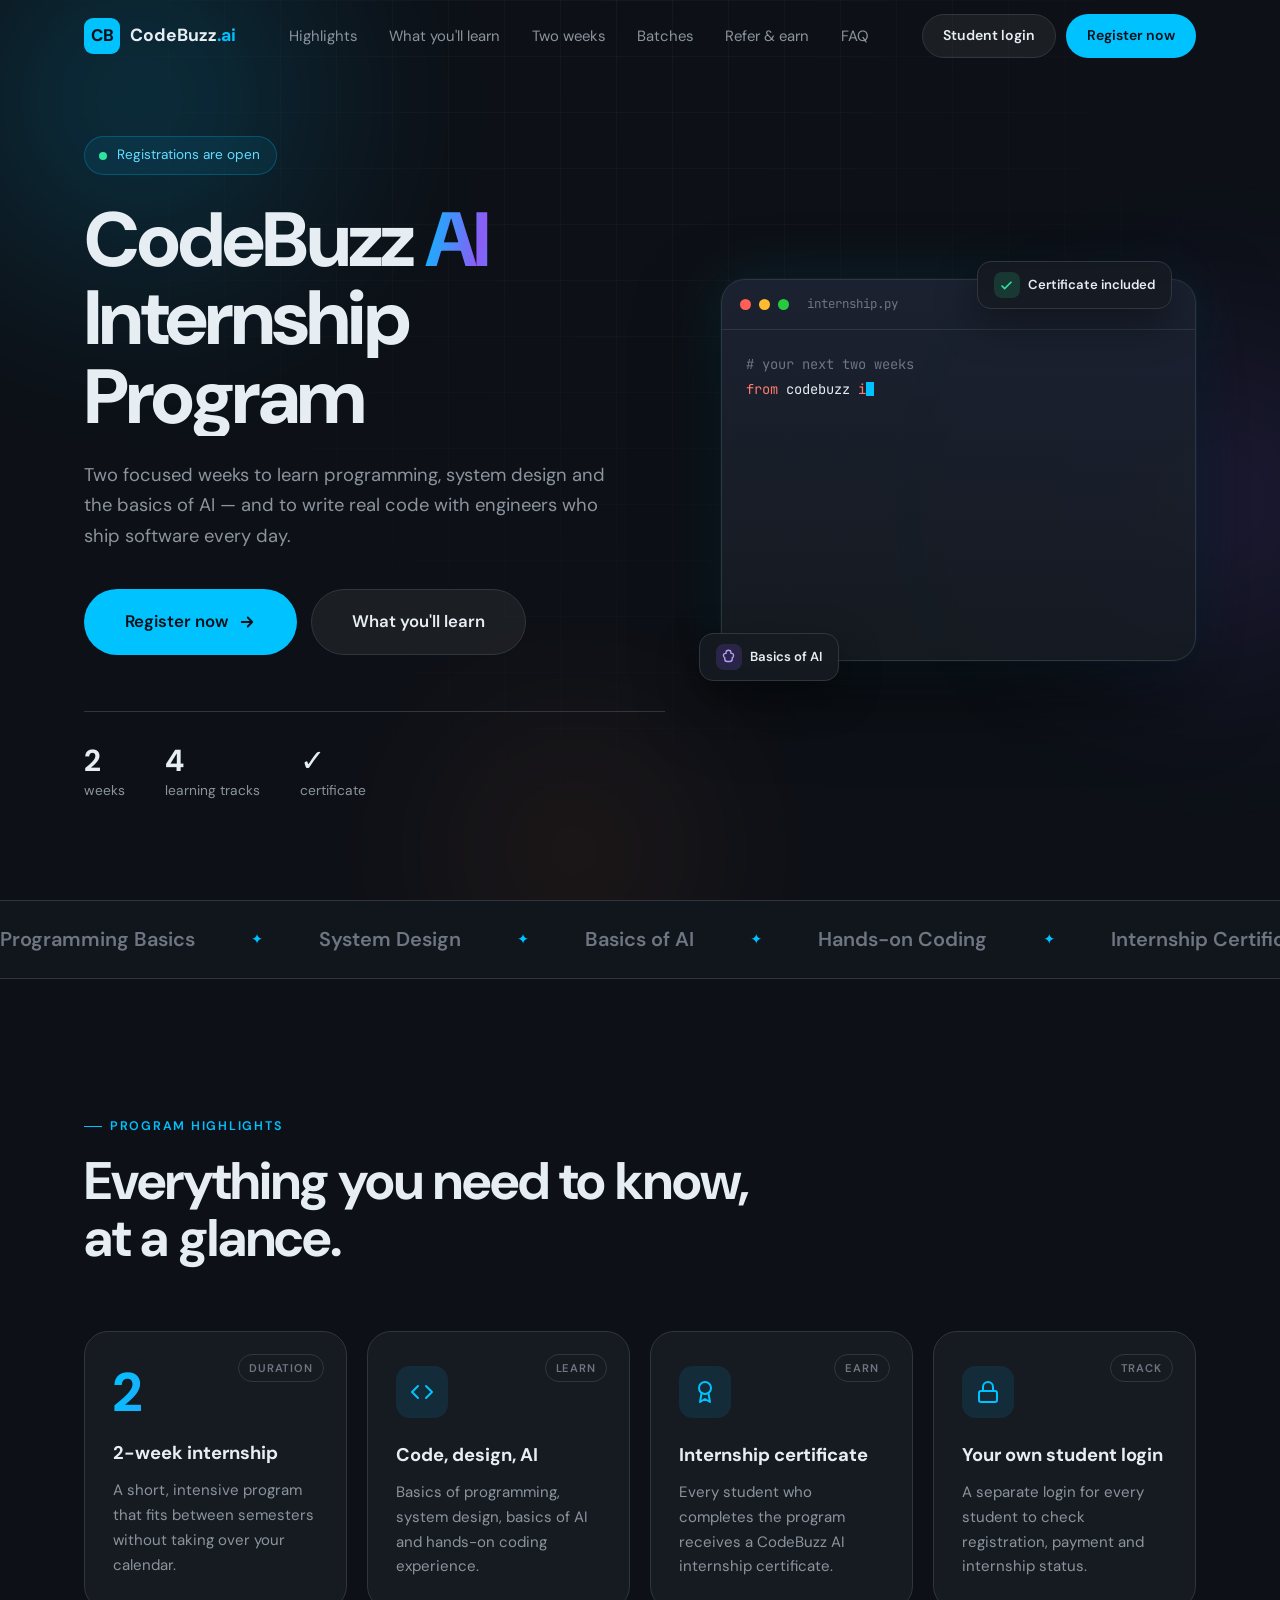
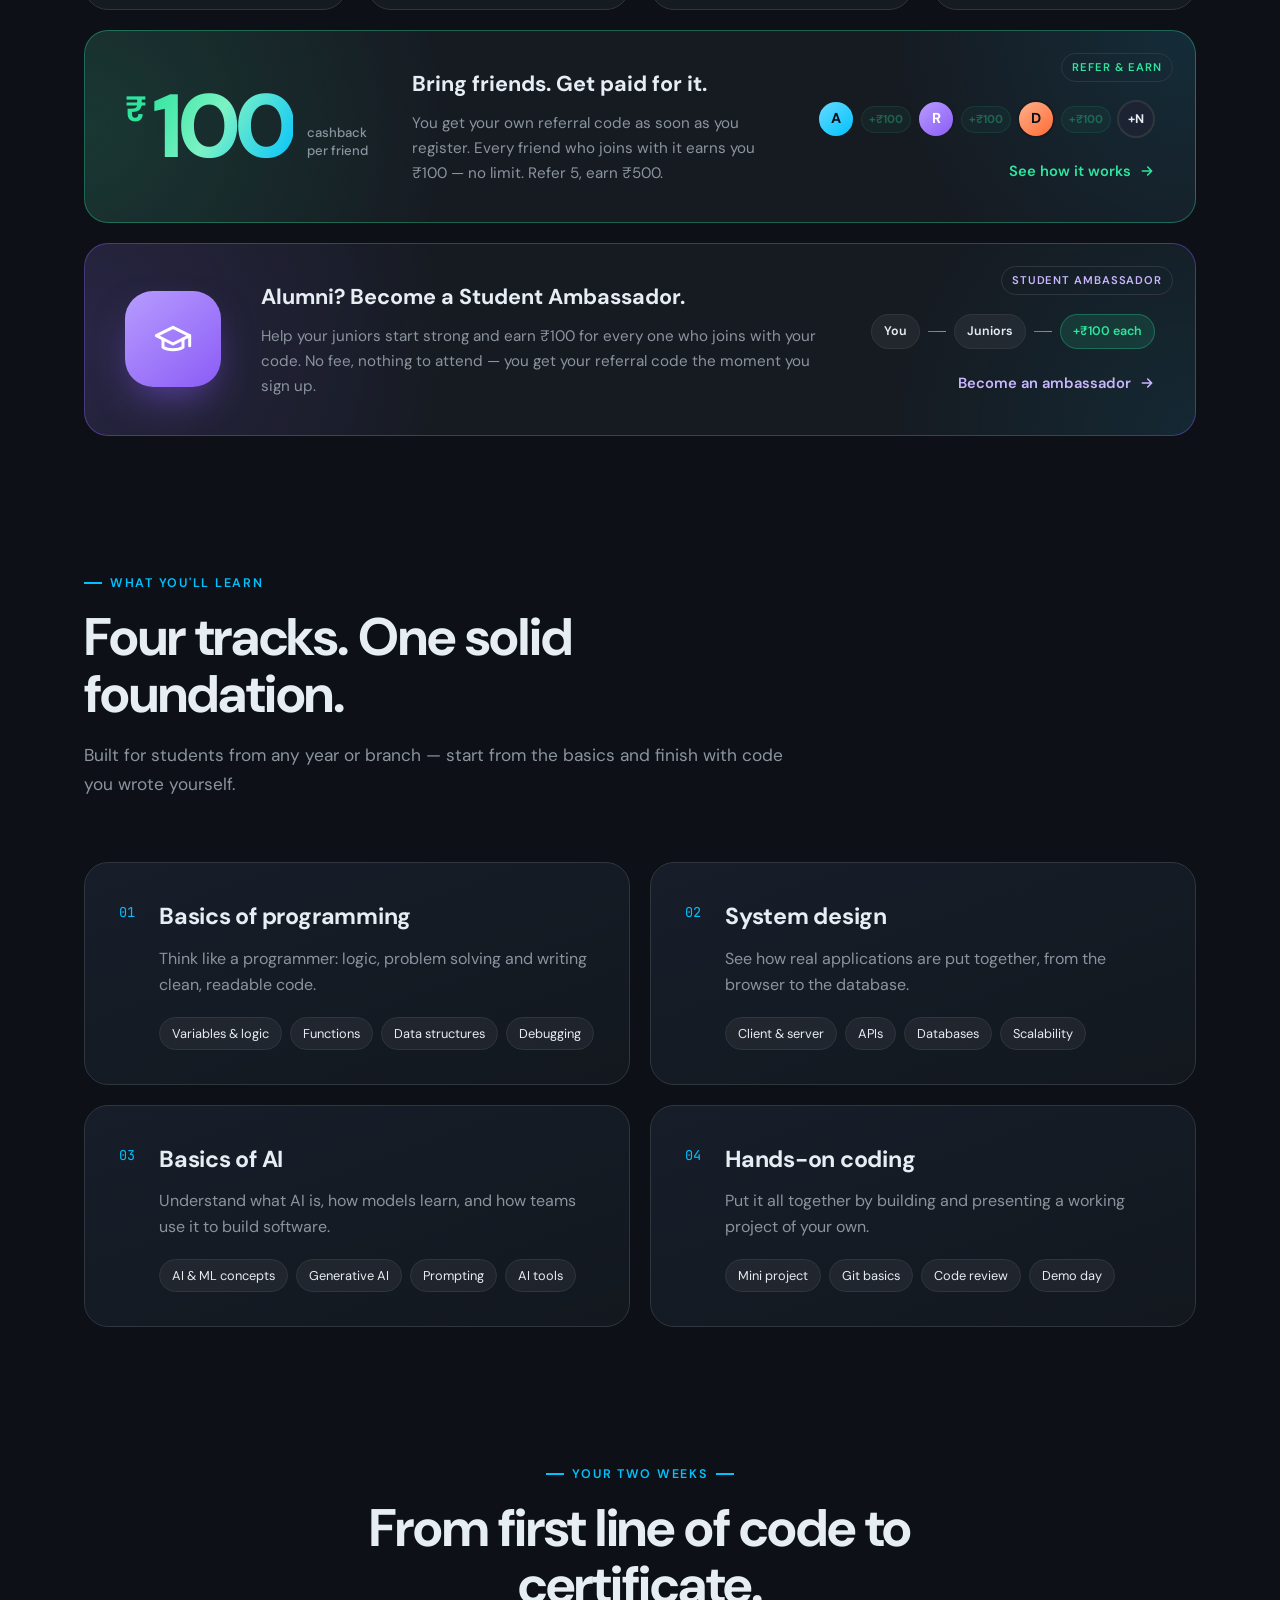
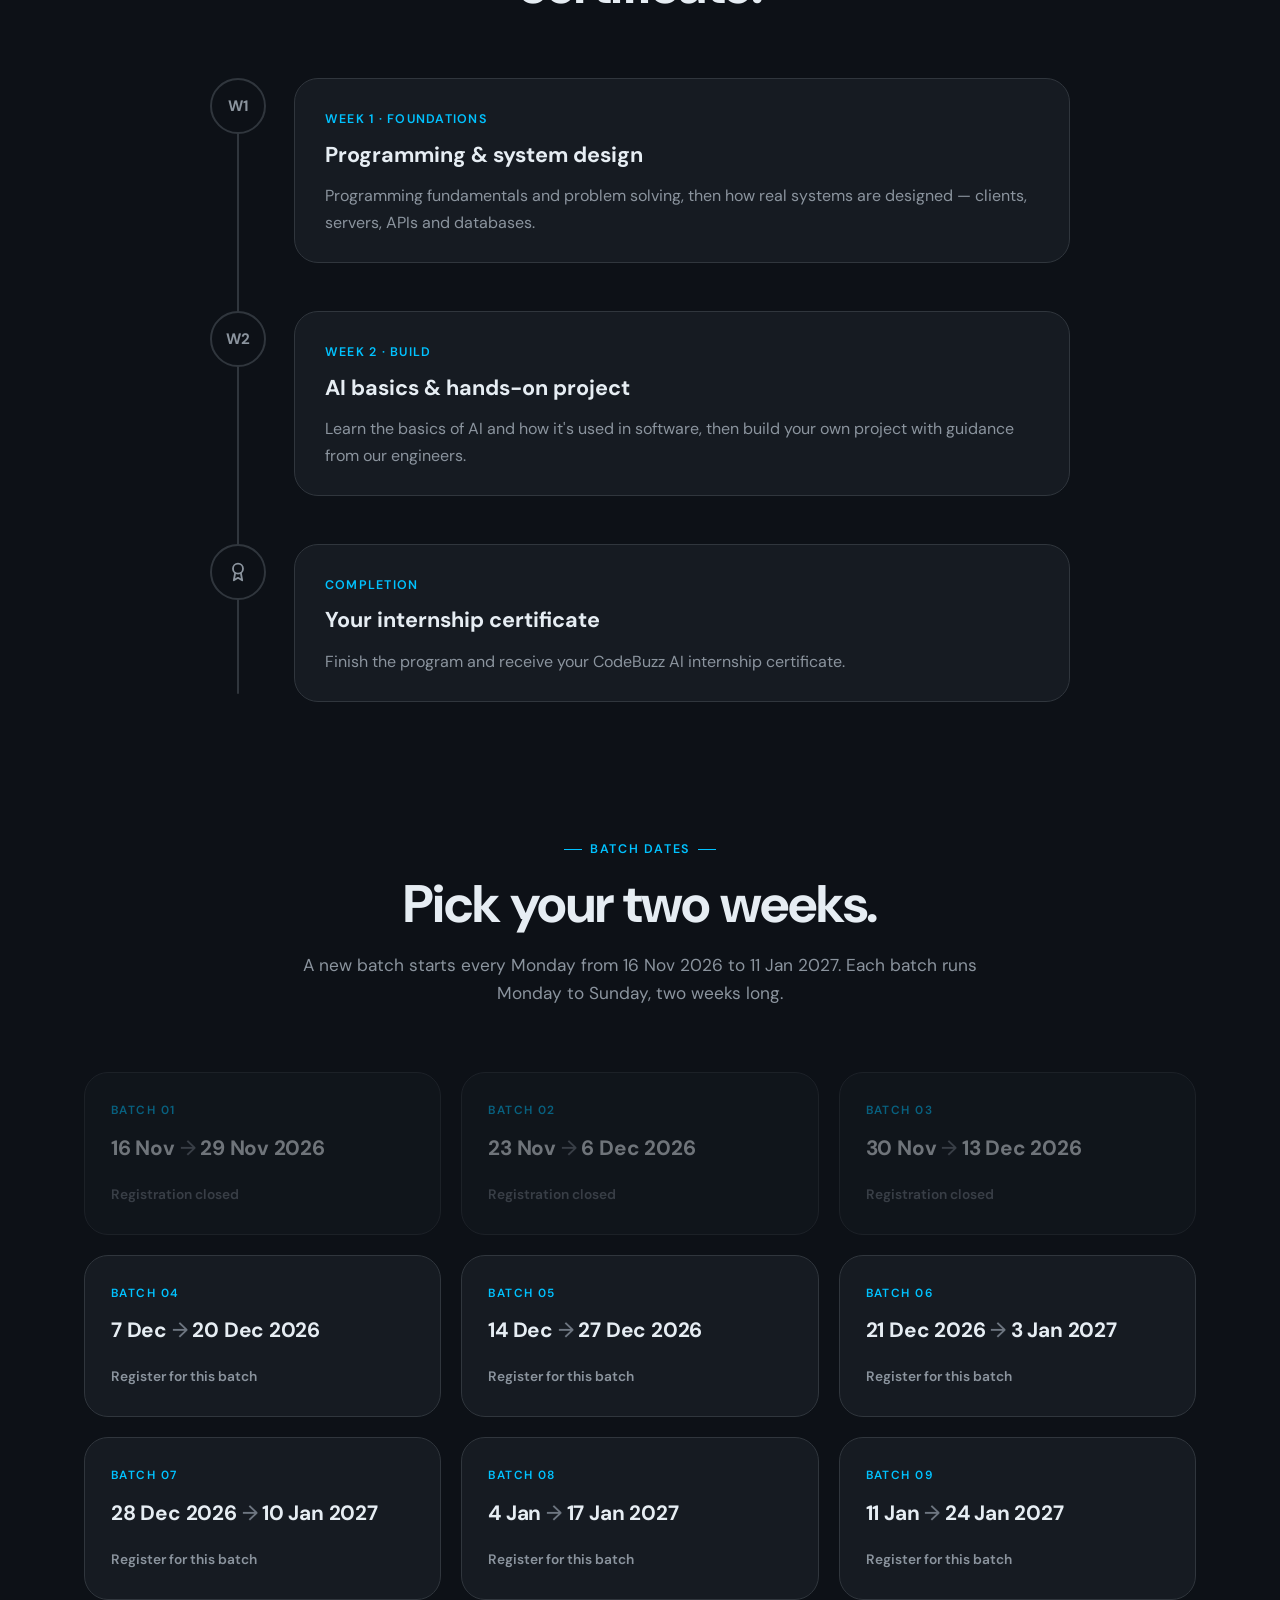
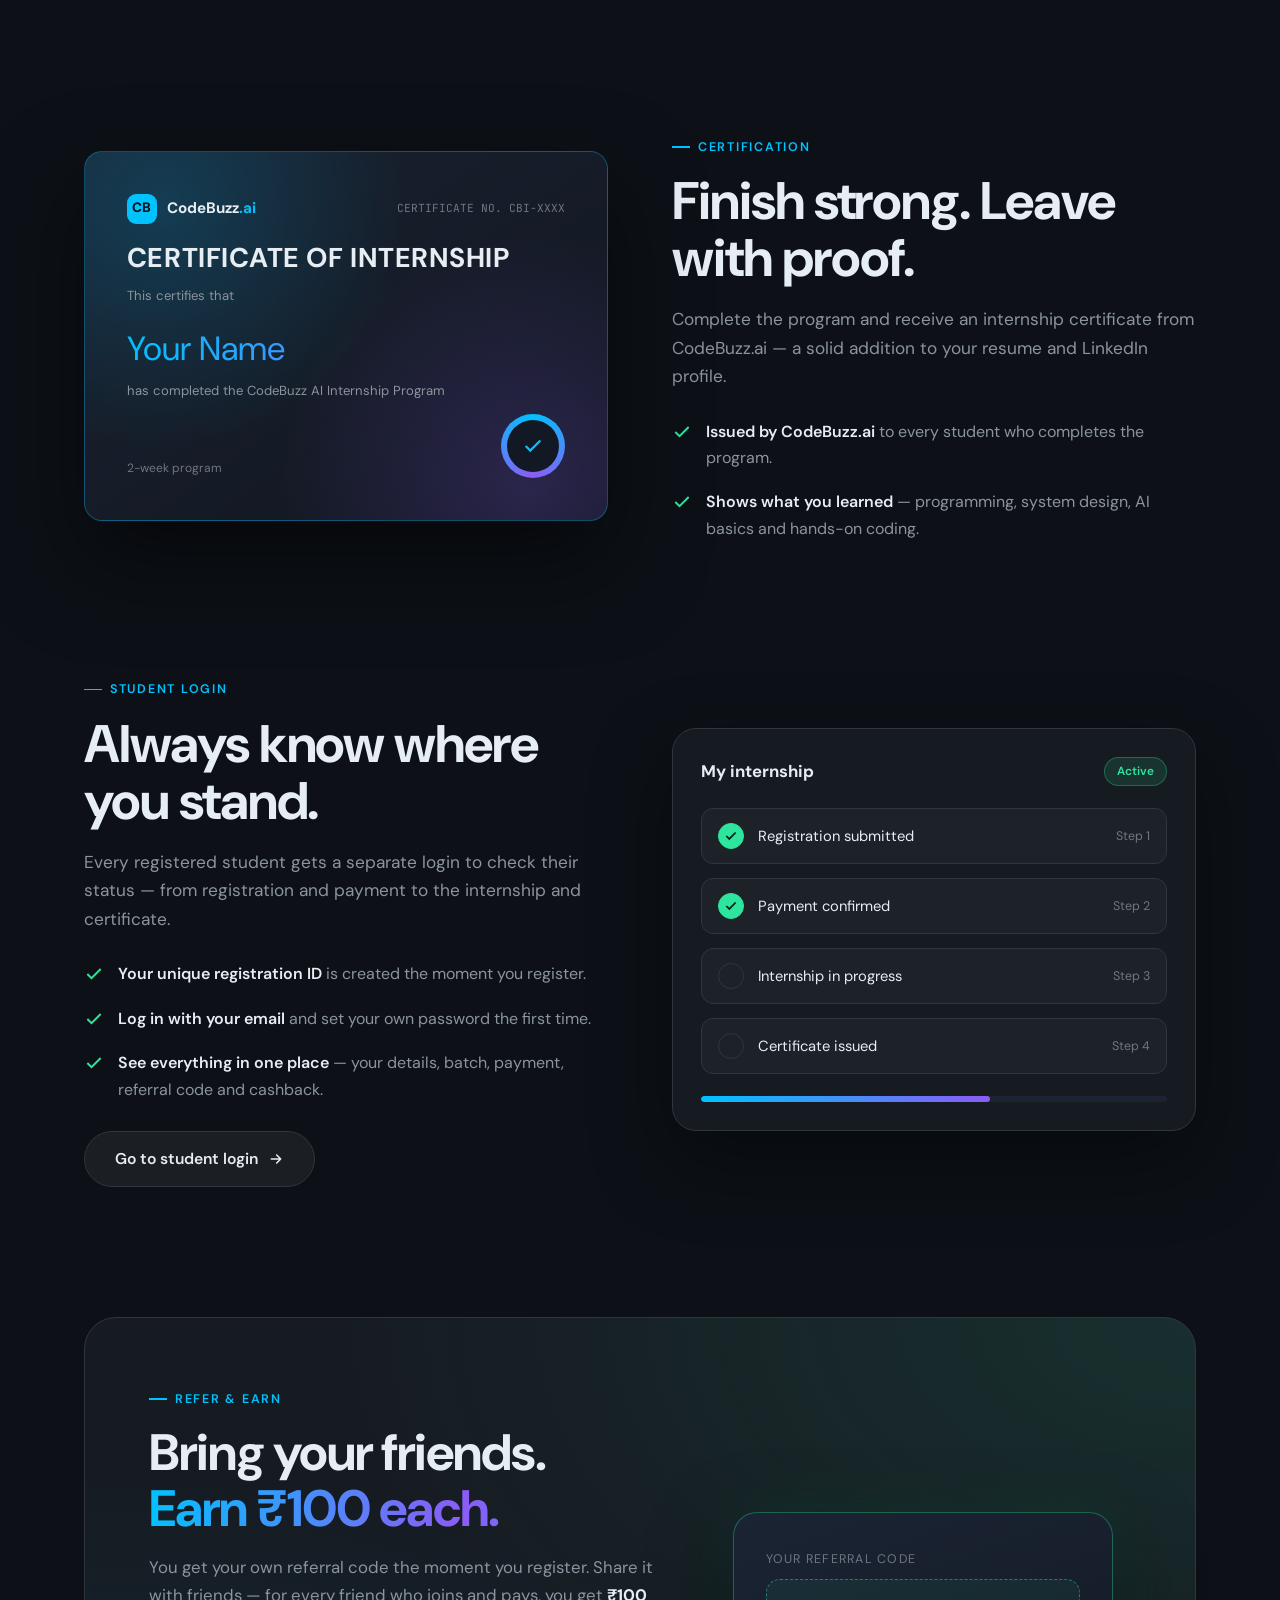
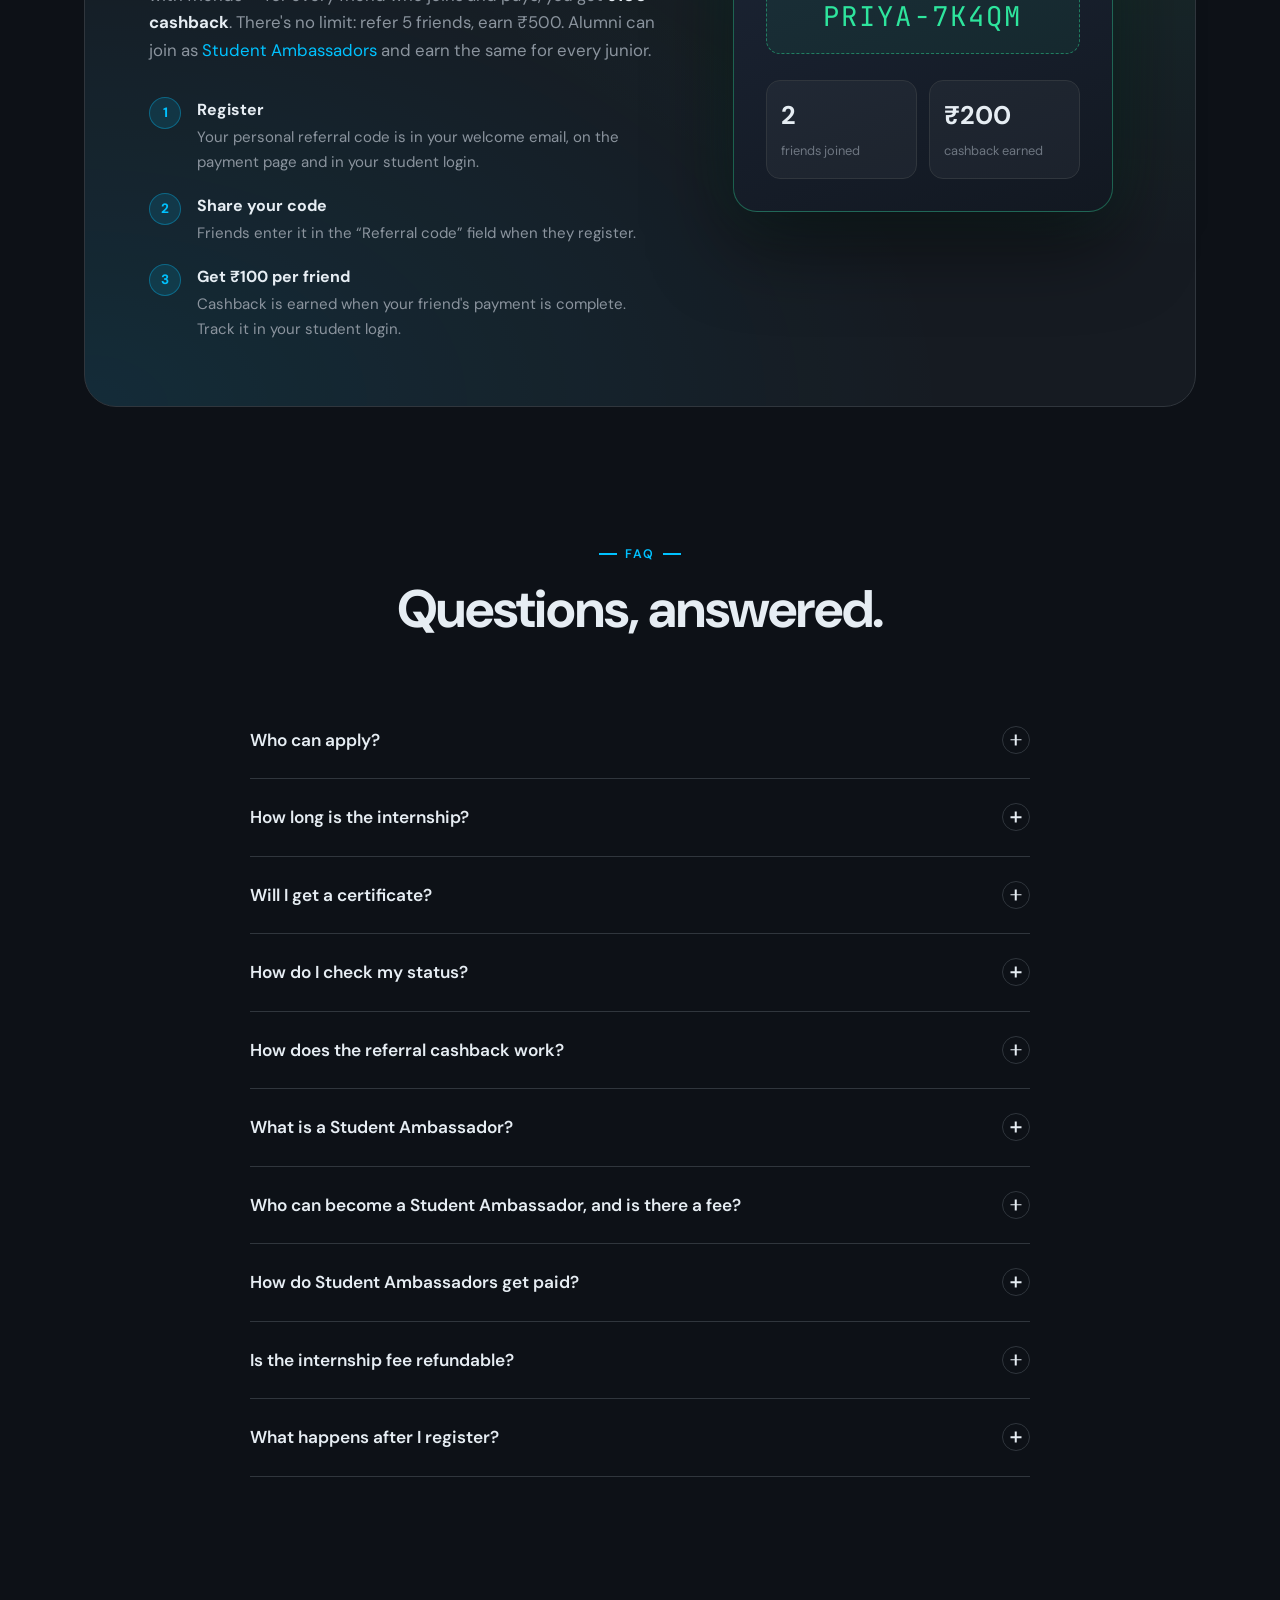
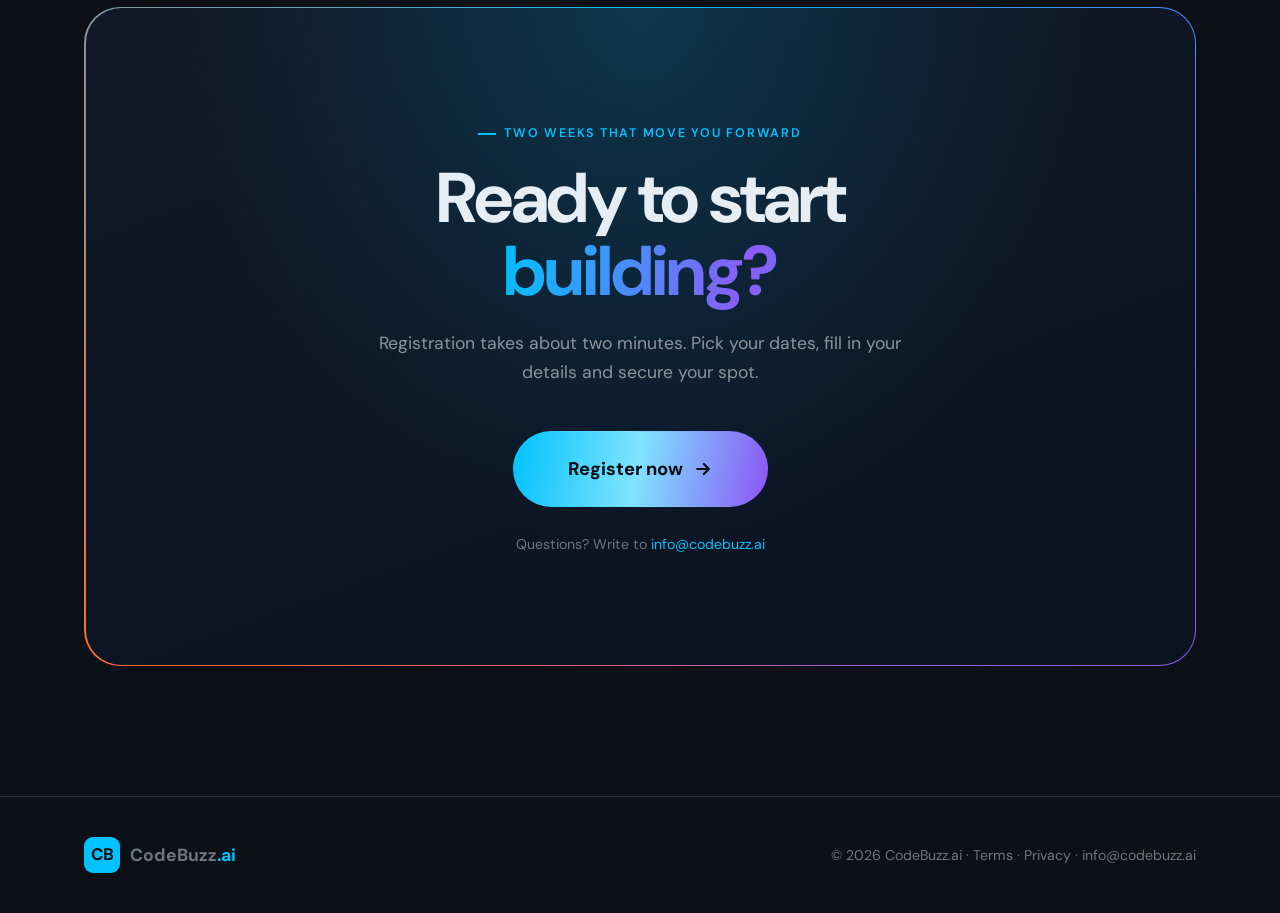
==== commit d88a4c5b: "fixed payment loopholes" ====
--- a/internship/index.html
+++ b/internship/index.html
@@ -490,7 +490,7 @@
           </details>
           <details>
             <summary>Is the internship fee refundable?<span class="pm"></span></summary>
-            <p>No. The fee is non-refundable once paid. If you can't attend, write to us before your batch starts and we may move you to a later batch. If we cancel a batch, you can move to another one or get a full refund. See the <a href="terms.html" style="color:var(--brand)">Terms &amp; Conditions</a>.</p>
+            <p>No. The fee is non-refundable under any circumstances once paid. If you can't attend, write to us before your batch starts and we may move you to a later batch. See the <a href="terms.html" style="color:var(--brand)">Terms &amp; Conditions</a>.</p>
           </details>
           <details>
             <summary>What happens after I register?<span class="pm"></span></summary>
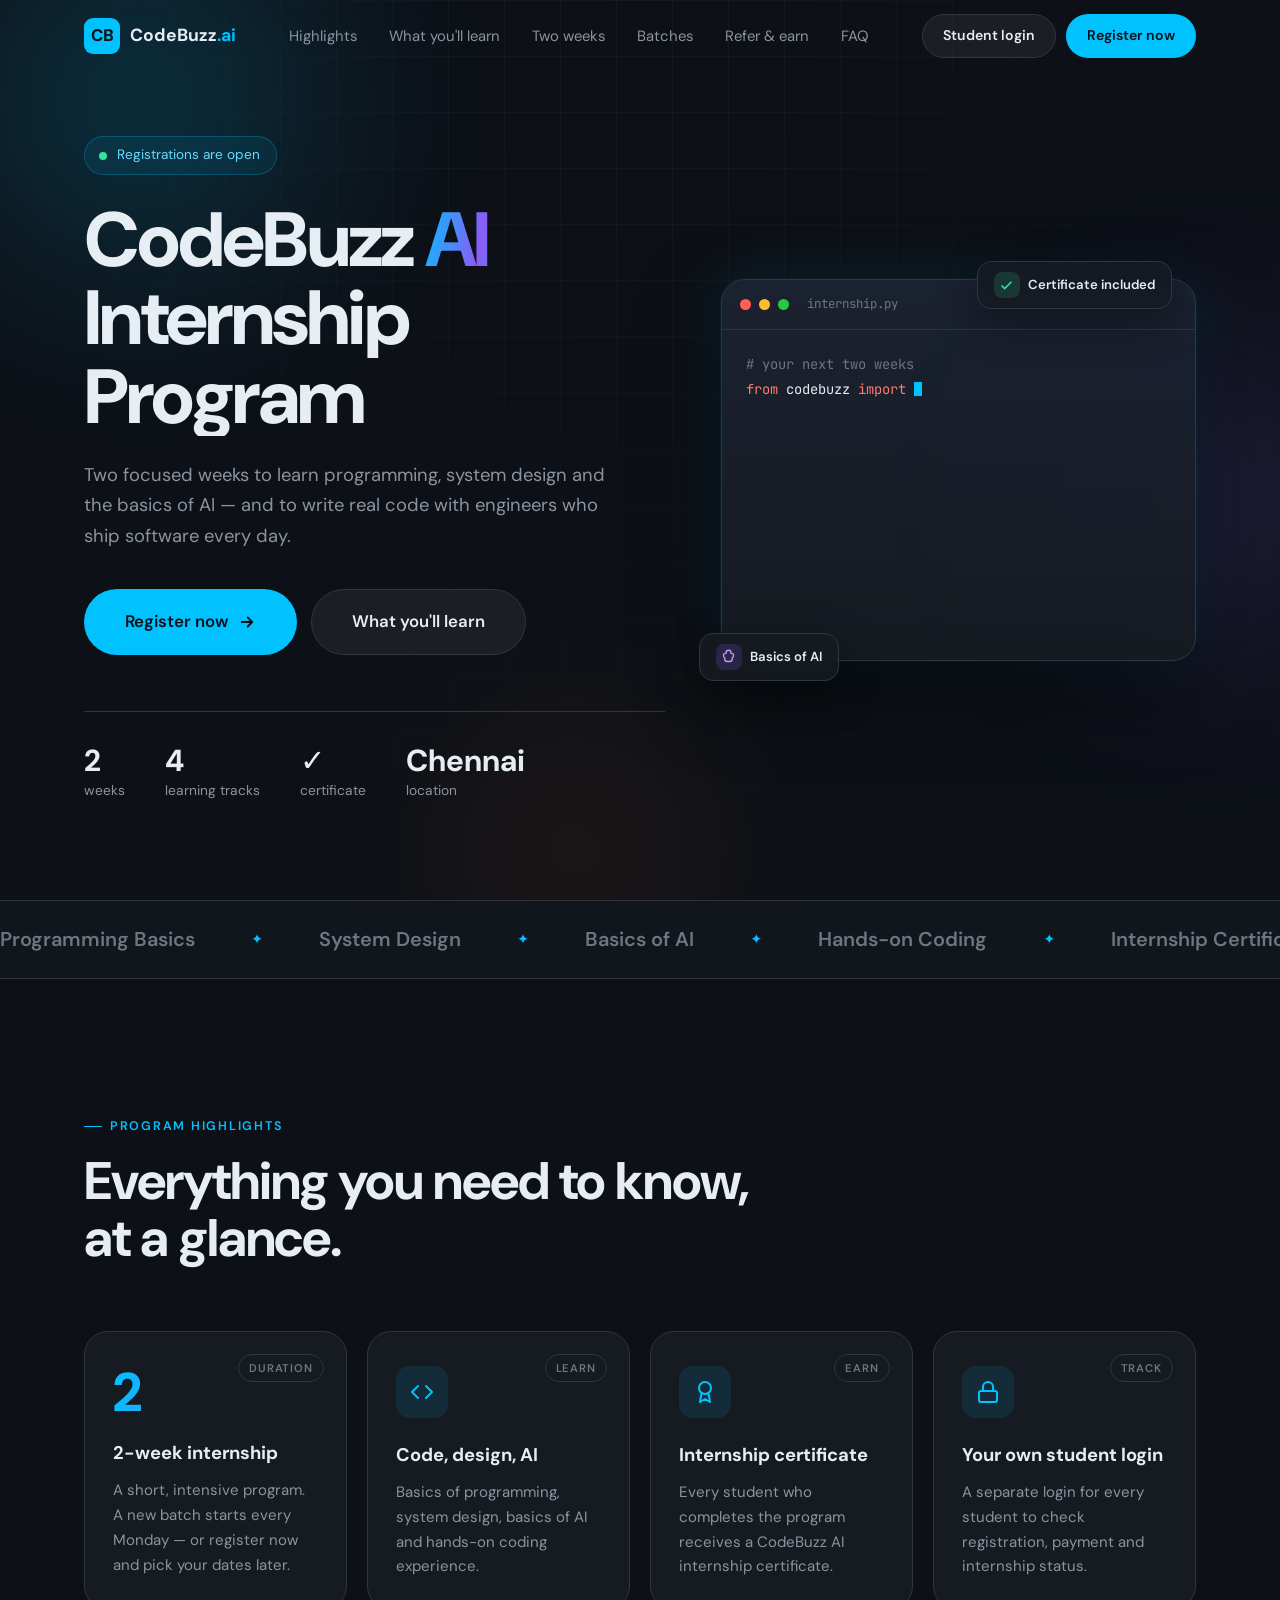
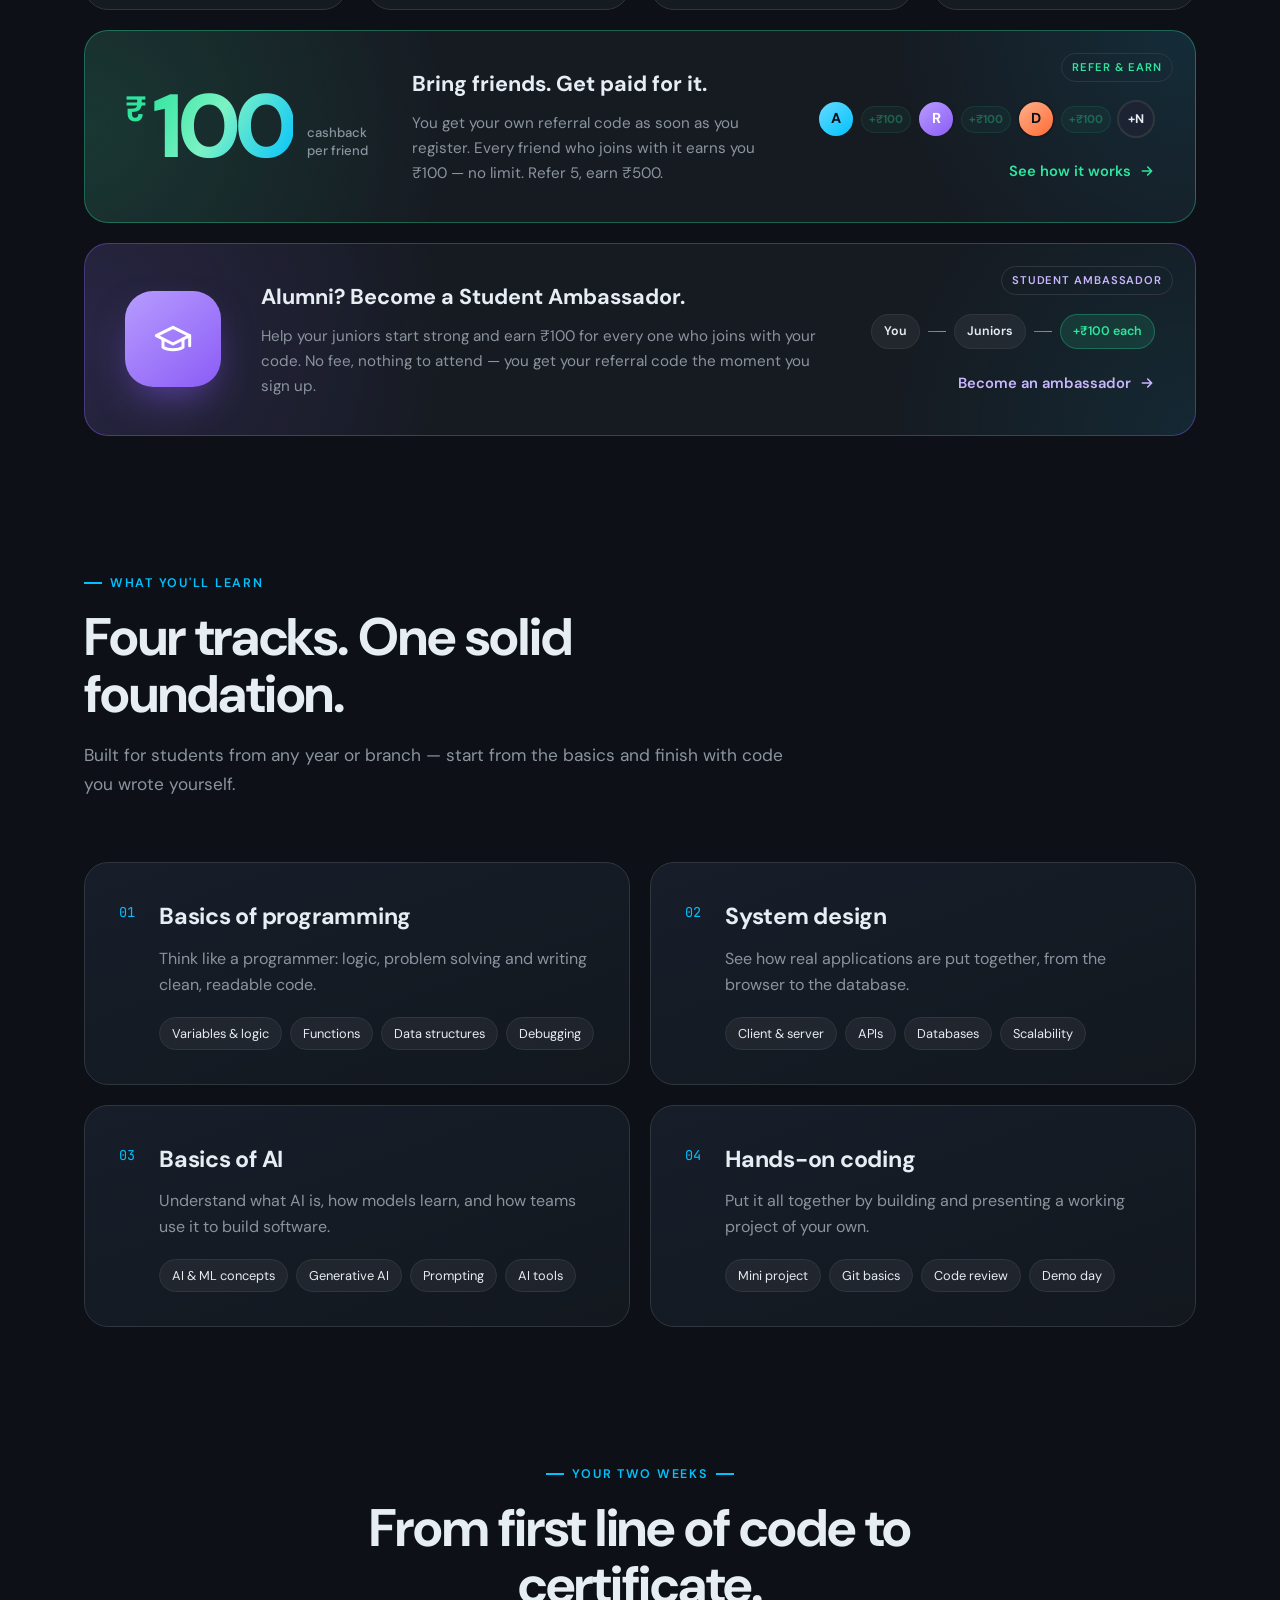
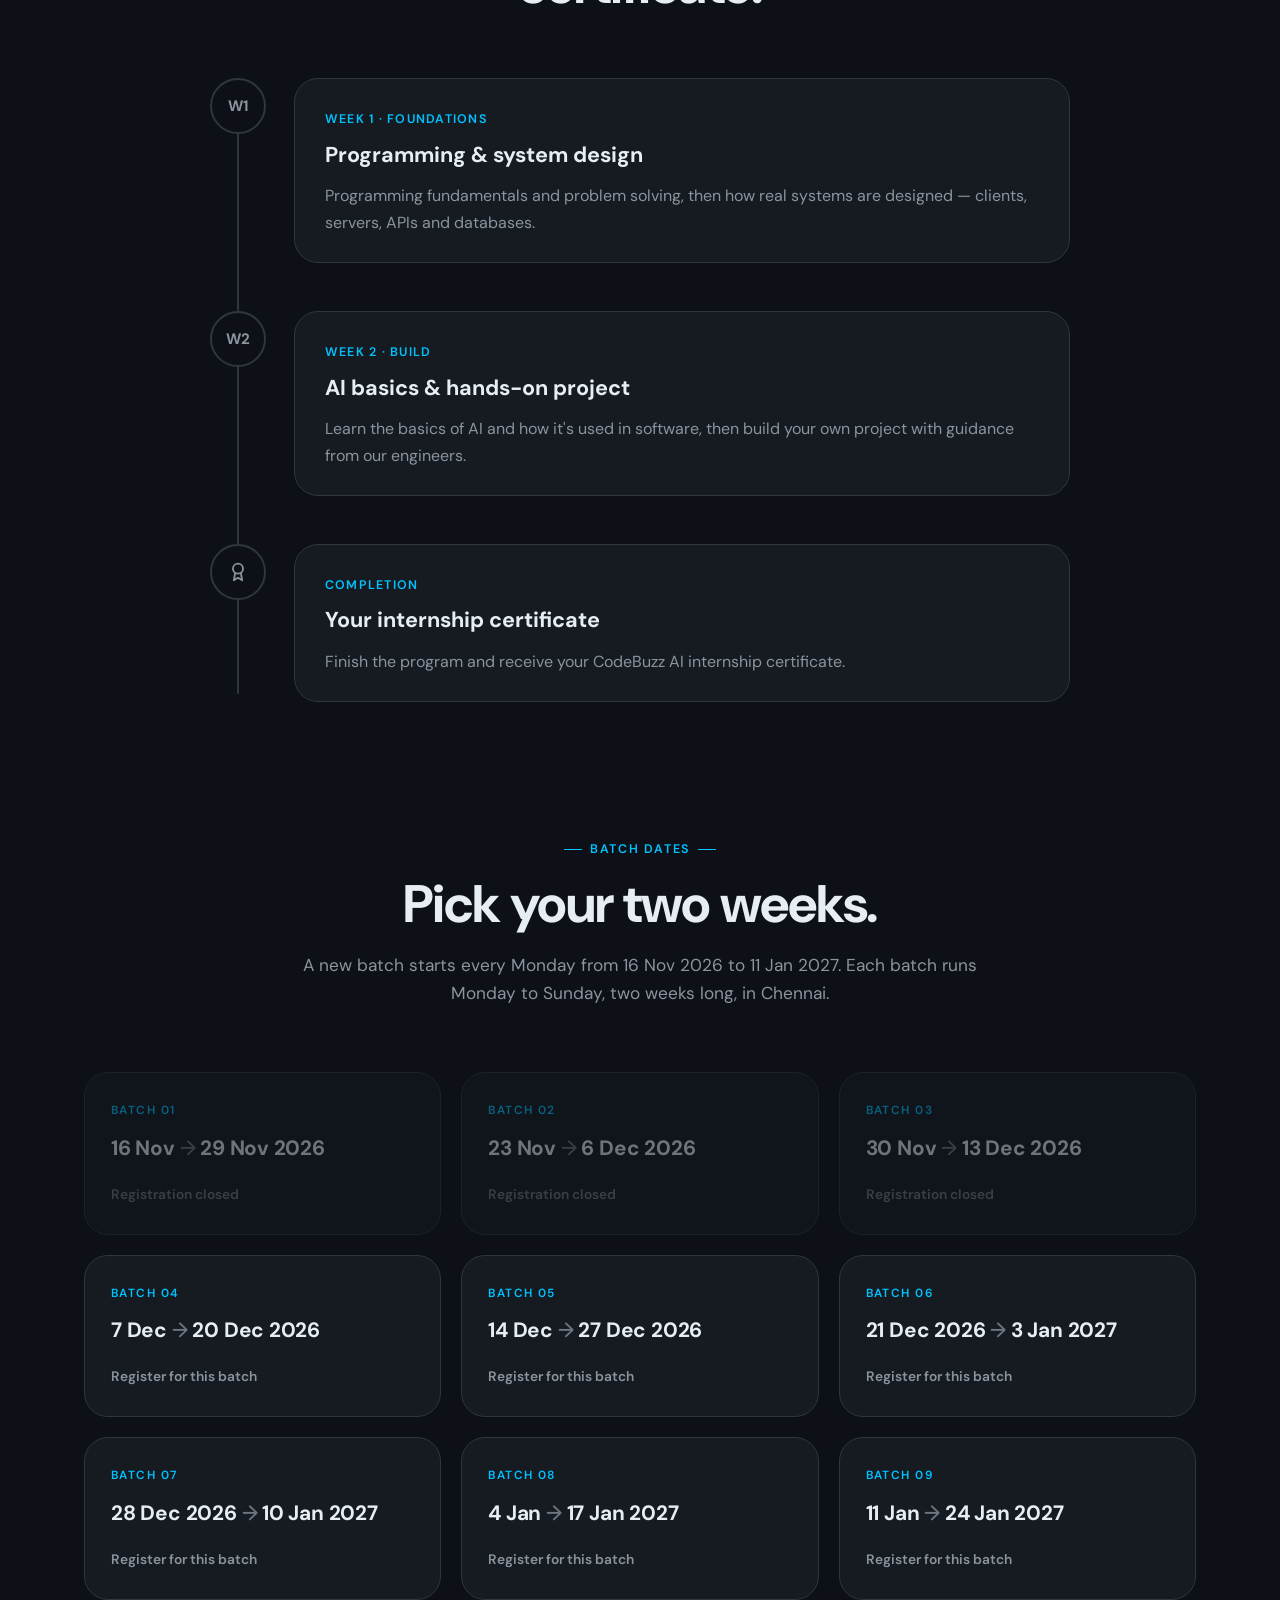
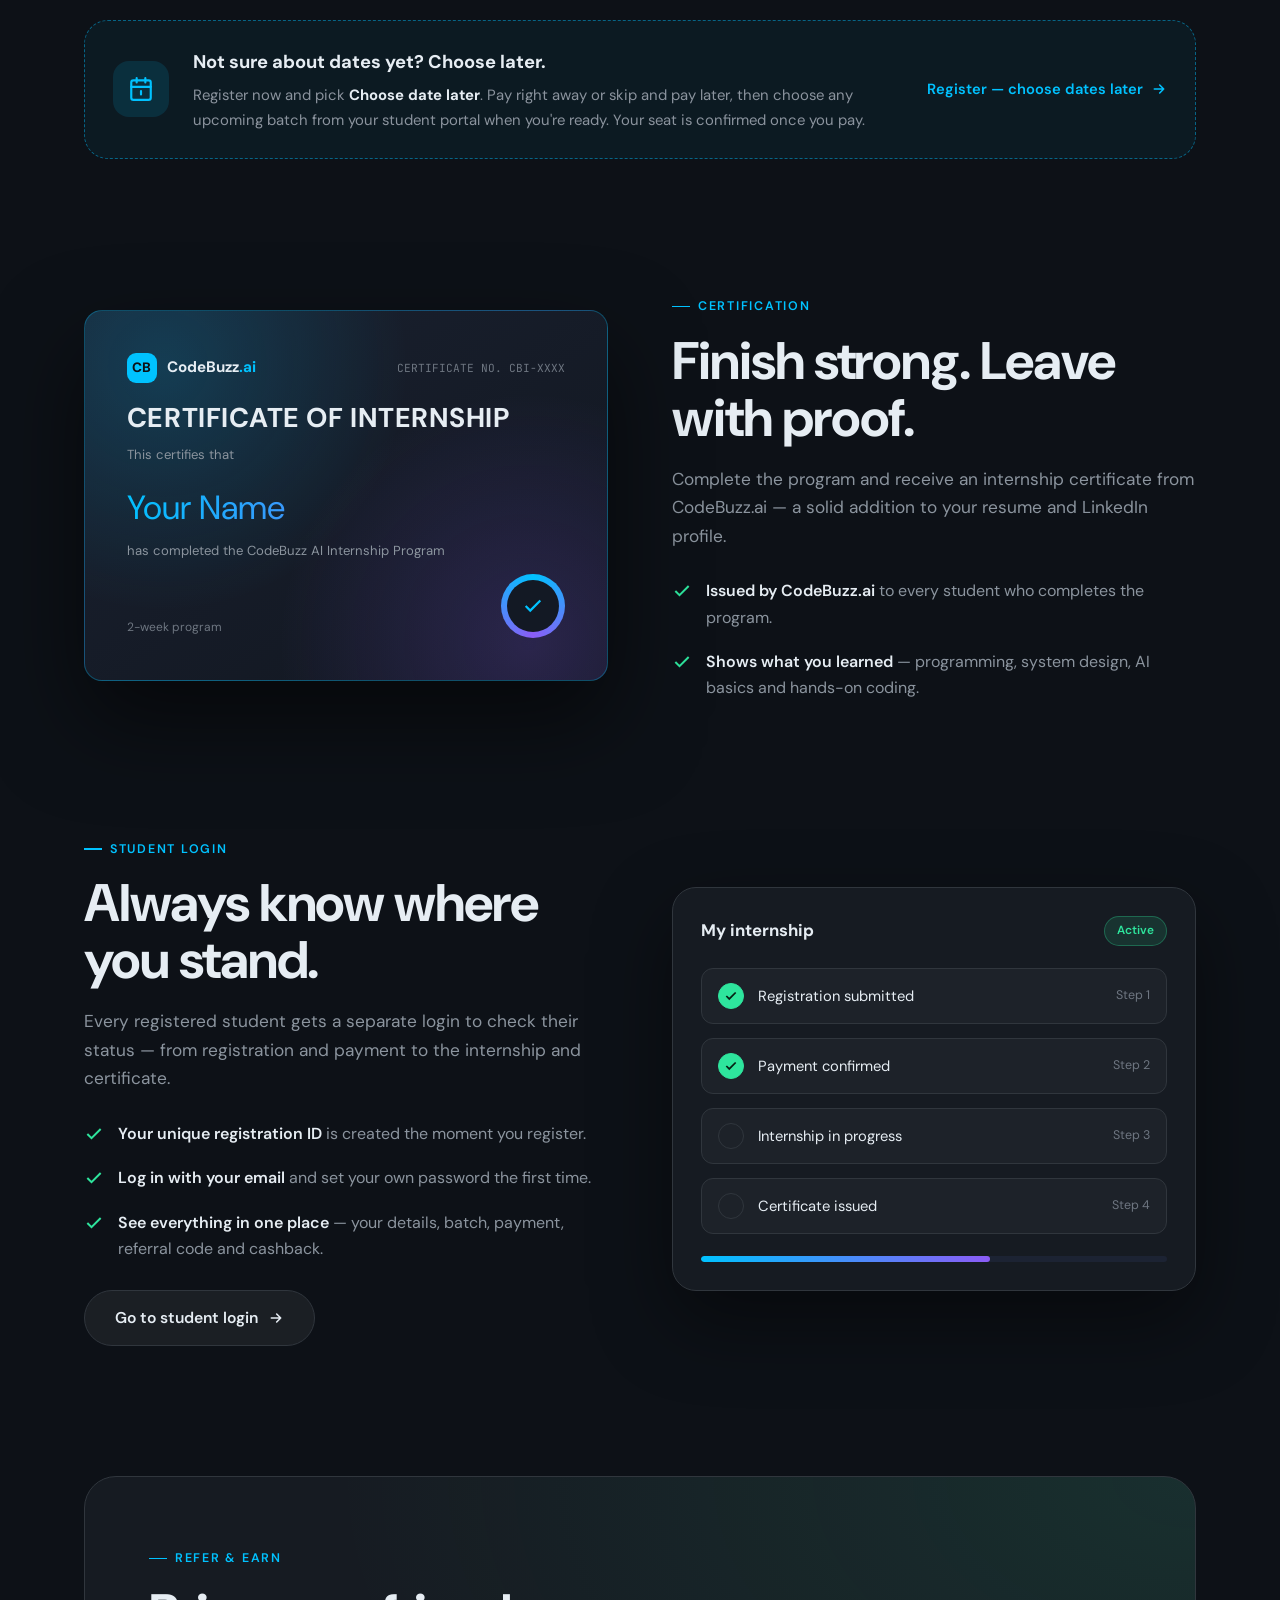
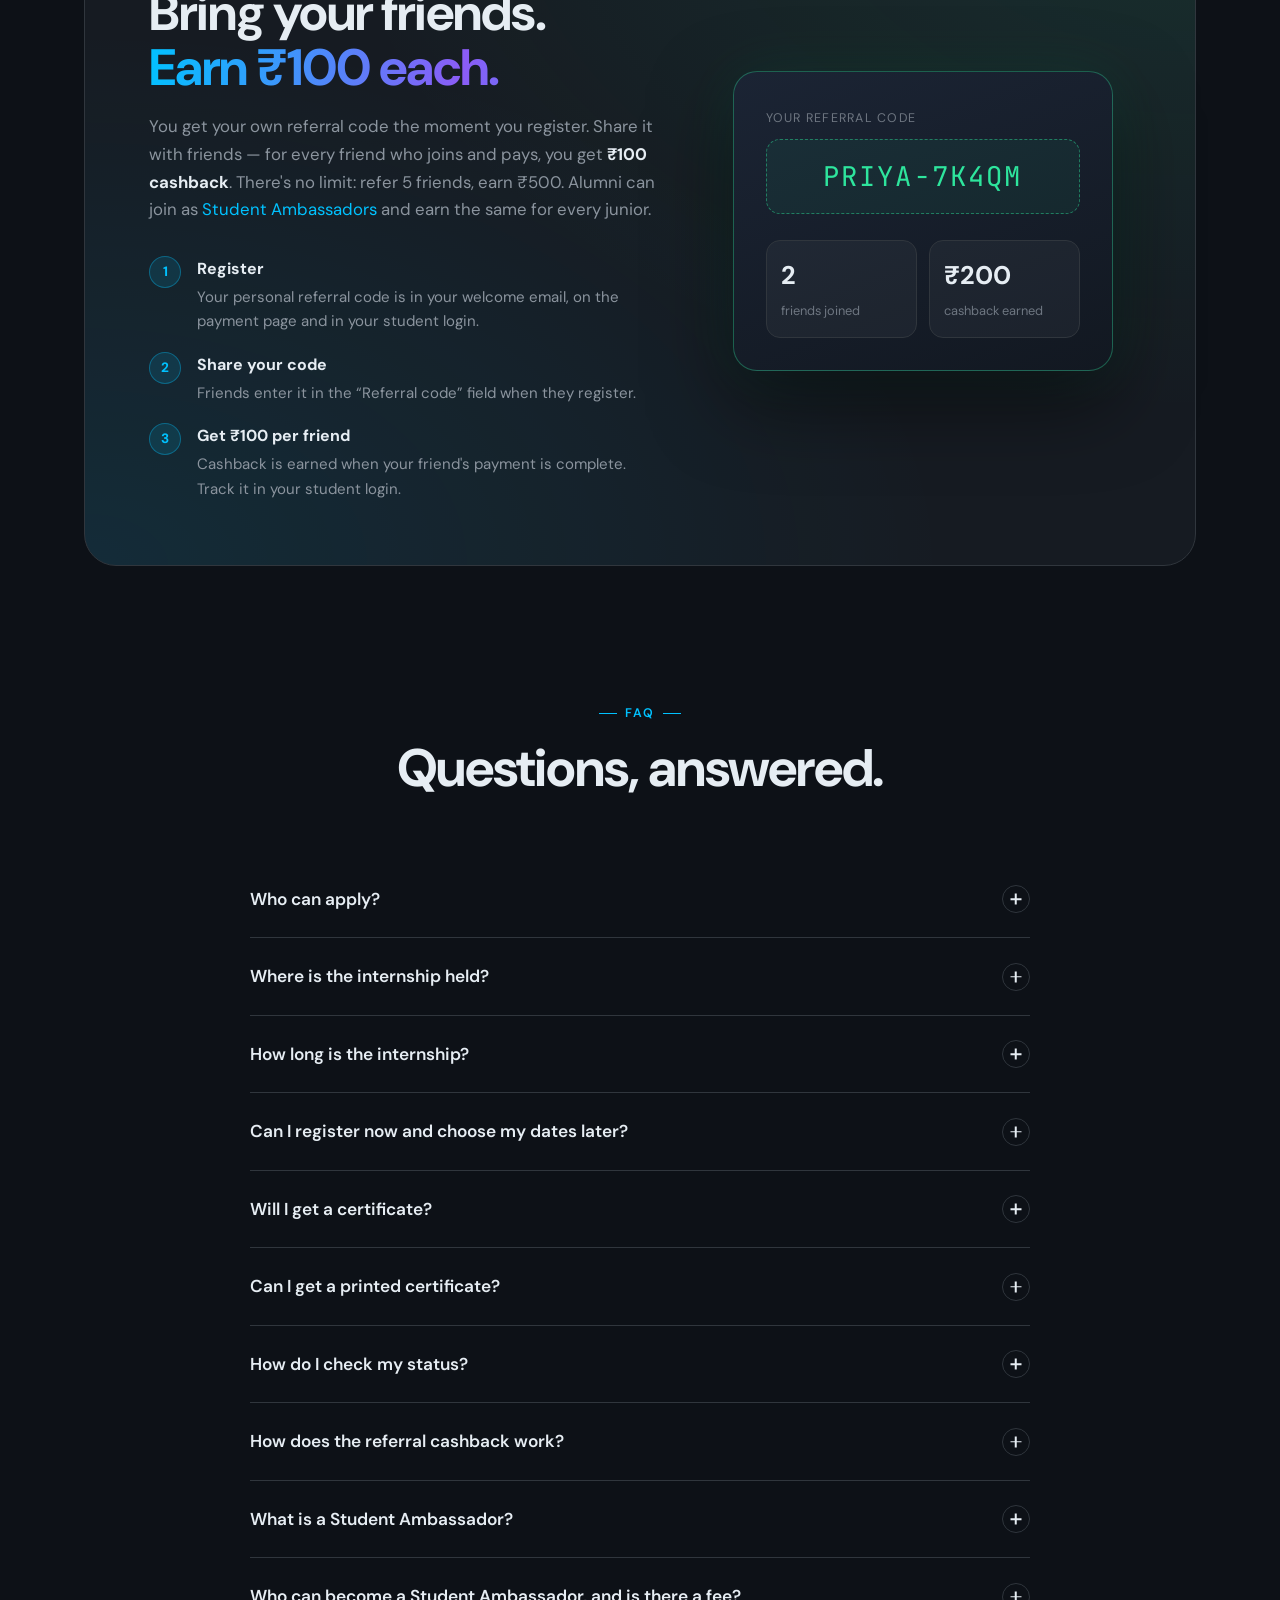
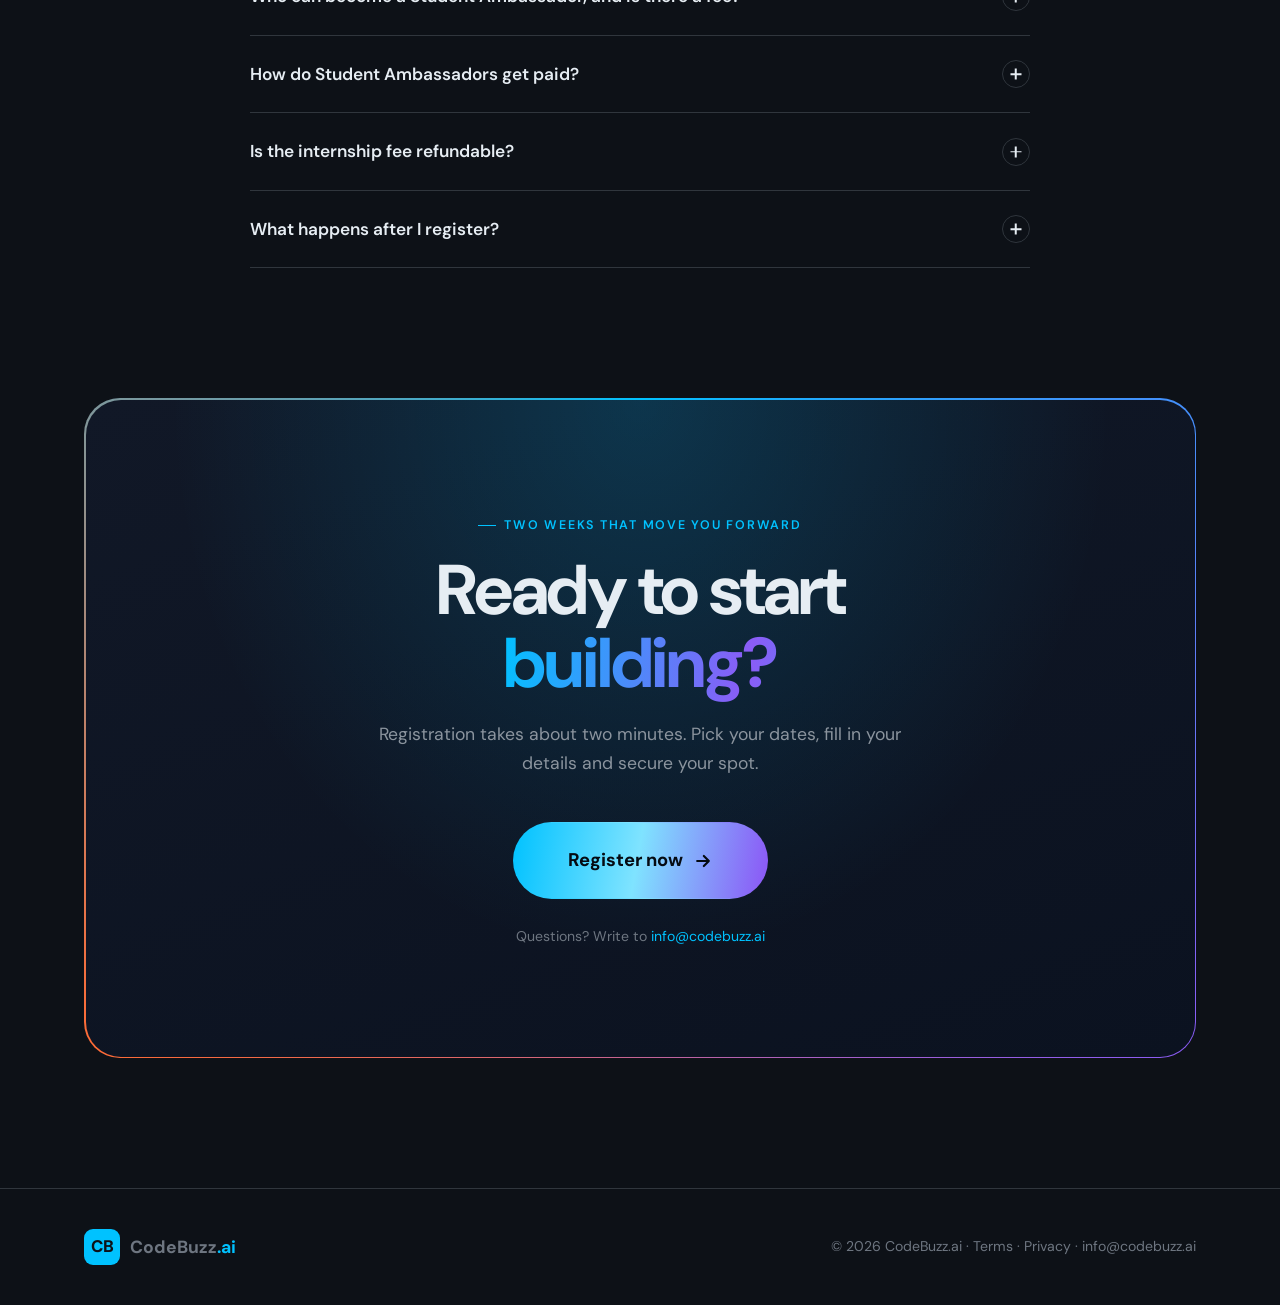
==== commit ad0b3ad8: "Addressed review comments" ====
--- a/internship/index.html
+++ b/internship/index.html
@@ -96,6 +96,7 @@
             <div><strong data-count="2">0</strong><span>weeks</span></div>
             <div><strong data-count="4">0</strong><span>learning tracks</span></div>
             <div><strong>✓</strong><span>certificate</span></div>
+            <div><strong>Chennai</strong><span>location</span></div>
           </div>
         </div>
 
@@ -140,7 +141,7 @@
             <span class="tag">Duration</span>
             <div class="hl-num grad">2</div>
             <h3>2-week internship</h3>
-            <p>A short, intensive program that fits between semesters without taking over your calendar.</p>
+            <p>A short, intensive program. A new batch starts every Monday &mdash; or register now and pick your dates later.</p>
           </article>
           <article class="hl reveal d1">
             <span class="tag">Learn</span>
@@ -296,7 +297,7 @@
         <div class="section-head center reveal">
           <span class="eyebrow">Batch dates</span>
           <h2>Pick your two weeks.</h2>
-          <p>A new batch starts every Monday from 16 Nov 2026 to 11 Jan 2027. Each batch runs Monday to Sunday, two weeks long.</p>
+          <p>A new batch starts every Monday from 16 Nov 2026 to 11 Jan 2027. Each batch runs Monday to Sunday, two weeks long, in Chennai.</p>
         </div>
         <div class="batches" id="batchList">
           <a class="batch reveal" href="register.html?start=2026-11-16" data-start="2026-11-16">
@@ -345,6 +346,18 @@
             <span class="batch-cta">Register for this batch</span>
           </a>
         </div>
+        <a class="later-cta reveal" href="register.html?dates=later">
+          <div class="lc-icon" aria-hidden="true">
+            <svg width="26" height="26" viewBox="0 0 24 24" fill="none" stroke="currentColor" stroke-width="2" stroke-linecap="round" stroke-linejoin="round"><rect x="3" y="4" width="18" height="18" rx="2"/><path d="M16 2v4M8 2v4M3 10h18"/><path d="M12 14v3M12 14h.01"/></svg>
+          </div>
+          <div class="lc-copy">
+            <h3>Not sure about dates yet? Choose later.</h3>
+            <p>Register now and pick <b>Choose date later</b>. Pay right away or skip and pay later, then choose any upcoming batch from your student portal when you're ready. Your seat is confirmed once you pay.</p>
+          </div>
+          <span class="lc-btn">Register &mdash; choose dates later
+            <svg width="16" height="16" viewBox="0 0 24 24" fill="none" stroke="currentColor" stroke-width="2.4" stroke-linecap="round" stroke-linejoin="round"><path d="M5 12h14M13 6l6 6-6 6"/></svg>
+          </span>
+        </a>
       </div>
     </section>
 
@@ -461,12 +474,24 @@
             <p>College students from any year of a diploma, undergraduate or postgraduate program can register. No prior coding experience is needed.</p>
           </details>
           <details>
+            <summary>Where is the internship held?<span class="pm"></span></summary>
+            <p>In Chennai, Tamil Nadu. We'll email you the venue and timings for your batch before it begins.</p>
+          </details>
+          <details>
             <summary>How long is the internship?<span class="pm"></span></summary>
             <p>Two weeks. A new batch starts every Monday from 16 Nov 2026 to 11 Jan 2027, and each one runs Monday to Sunday of the following week. Pick a batch when you register and the end date is set automatically.</p>
           </details>
           <details>
+            <summary>Can I register now and choose my dates later?<span class="pm"></span></summary>
+            <p>Yes. On the registration form, pick <b>Choose date later</b>. After registering you can pay straight away, or skip and pay later from your student portal. Whenever you're ready, log in, choose any upcoming batch and confirm it. A new batch starts every Monday.</p>
+          </details>
+          <details>
             <summary>Will I get a certificate?<span class="pm"></span></summary>
-            <p>Yes. Every student who completes the program receives a CodeBuzz AI internship certificate.</p>
+            <p>Yes. Every student who completes the program receives a digital CodeBuzz AI internship certificate.</p>
+          </details>
+          <details>
+            <summary>Can I get a printed certificate?<span class="pm"></span></summary>
+            <p>Yes, optionally. Tick <b>Certificate hard copy</b> when you register or pay (&#8377;150 extra, courier charges included). We courier it to your home address after you complete the program.</p>
           </details>
           <details>
             <summary>How do I check my status?<span class="pm"></span></summary>
--- a/internship/assets/internship.css
+++ b/internship/assets/internship.css
@@ -868,3 +868,50 @@
 .legal-key { padding: 22px 24px; border-radius: 16px; background: var(--surface); border: 1px solid var(--border); }
 .legal-key strong { display: block; margin-bottom: 10px; font-size: 1rem; }
 section:has(> .legal) { padding-bottom: 80px; }
+
+/* ================= Certificate hard copy add-on + fee breakup ================= */
+.addon { display: flex; gap: 14px; align-items: flex-start; padding: 18px; border-radius: 14px; cursor: pointer;
+  border: 1px solid var(--border); background: rgba(255,255,255,.02); transition: border-color .2s, background .2s; }
+.addon:hover { border-color: #444c56; }
+.addon:has(input:checked) { border-color: var(--brand); background: rgba(0,194,255,.06); }
+.addon input { width: 18px; height: 18px; margin-top: 3px; accent-color: var(--brand); flex-shrink: 0; }
+.addon strong { display: flex; justify-content: space-between; gap: 12px; flex-wrap: wrap; font-size: .96rem; font-weight: 600; }
+.addon small { display: block; margin-top: 4px; color: var(--muted); font-size: .84rem; line-height: 1.5; }
+.addon-price { color: var(--brand); font-weight: 700; white-space: nowrap; }
+.addon.disabled { opacity: .45; cursor: not-allowed; }
+.addon-later { margin-top: 10px; color: var(--dim); font-size: .82rem; }
+.breakup { margin: 6px 0 22px; padding: 20px 22px; border-radius: 16px; background: rgba(255,255,255,.03); border: 1px solid var(--border); }
+.breakup h3 { font-size: .78rem; font-weight: 600; letter-spacing: .1em; text-transform: uppercase; color: var(--dim); margin-bottom: 10px; }
+.bk-row { display: flex; justify-content: space-between; gap: 12px; padding: 9px 0; font-size: .95rem; color: var(--muted); }
+.bk-row b { color: var(--text); font-weight: 600; }
+.bk-row small { color: var(--dim); }
+.bk-total { border-top: 1px solid var(--border); margin-top: 4px; padding-top: 13px; color: var(--text); font-weight: 600; font-size: 1.05rem; }
+.bk-total b { font-size: 1.2rem; }
+.bk-note { margin-top: 8px; font-size: .82rem; color: var(--dim); }
+.summary .ref-id span, .summary .ref-id b { font-size: .8rem; color: var(--dim); font-weight: 500; }
+.later-box { text-align: left; margin: 6px 0 18px; padding: 20px 22px; border-radius: 16px; border: 1px solid rgba(0,194,255,.35); background: rgba(0,194,255,.06); }
+.later-box h3 { font-size: 1.05rem; margin-bottom: 6px; }
+.later-box p { color: var(--muted); font-size: .92rem; margin-bottom: 8px; }
+/* Student portal: choose your batch */
+.choose-card { border-color: rgba(0,194,255,.45); background: radial-gradient(500px circle at 0% 0%, rgba(0,194,255,.10), transparent 60%), var(--surface); }
+.choose-grid { display: grid; grid-template-columns: repeat(auto-fill, minmax(210px, 1fr)); gap: 12px; margin: 16px 0; }
+.choose-opt { display: block; padding: 14px 16px; border-radius: 14px; border: 1px solid var(--border); cursor: pointer; transition: border-color .2s, background .2s; }
+.choose-opt:hover { border-color: #444c56; }
+.choose-opt:has(input:checked) { border-color: var(--brand); background: rgba(0,194,255,.08); }
+.choose-opt input { position: absolute; opacity: 0; pointer-events: none; }
+.choose-opt small { display: block; font-size: .72rem; letter-spacing: .1em; text-transform: uppercase; color: var(--brand); font-weight: 600; }
+.choose-opt b { display: block; margin-top: 4px; font-size: 1rem; }
+/* Landing: "choose date later" callout under the batch cards */
+.later-cta { margin-top: 20px; display: grid; grid-template-columns: auto 1fr auto; gap: 24px; align-items: center; padding: 26px 28px; border-radius: var(--r-lg);
+  border: 1px dashed rgba(0,194,255,.45); background: rgba(0,194,255,.05); color: inherit; transition: border-color .3s, background .3s; }
+.later-cta:hover { border-color: var(--brand); background: rgba(0,194,255,.08); }
+.lc-icon { width: 56px; height: 56px; border-radius: 16px; display: grid; place-items: center; background: rgba(0,194,255,.12); color: var(--brand); }
+.lc-copy h3 { font-size: 1.15rem; margin-bottom: 6px; }
+.lc-copy p { color: var(--muted); font-size: .93rem; }
+.lc-copy b { color: var(--text); }
+.lc-btn { display: inline-flex; align-items: center; gap: 8px; font-weight: 600; font-size: .92rem; color: var(--brand); white-space: nowrap; }
+.later-cta:hover .lc-btn svg { transform: translateX(4px); }
+.lc-btn svg { transition: transform .3s var(--ease); }
+@media (max-width: 860px) { .later-cta { grid-template-columns: 1fr; gap: 14px; padding: 24px 22px; } }
+.addon > span { flex: 1; min-width: 0; }
+@media (max-width: 560px) { .hero-stats { display: grid; grid-template-columns: repeat(2, auto); justify-content: start; column-gap: 40px; row-gap: 20px; } }
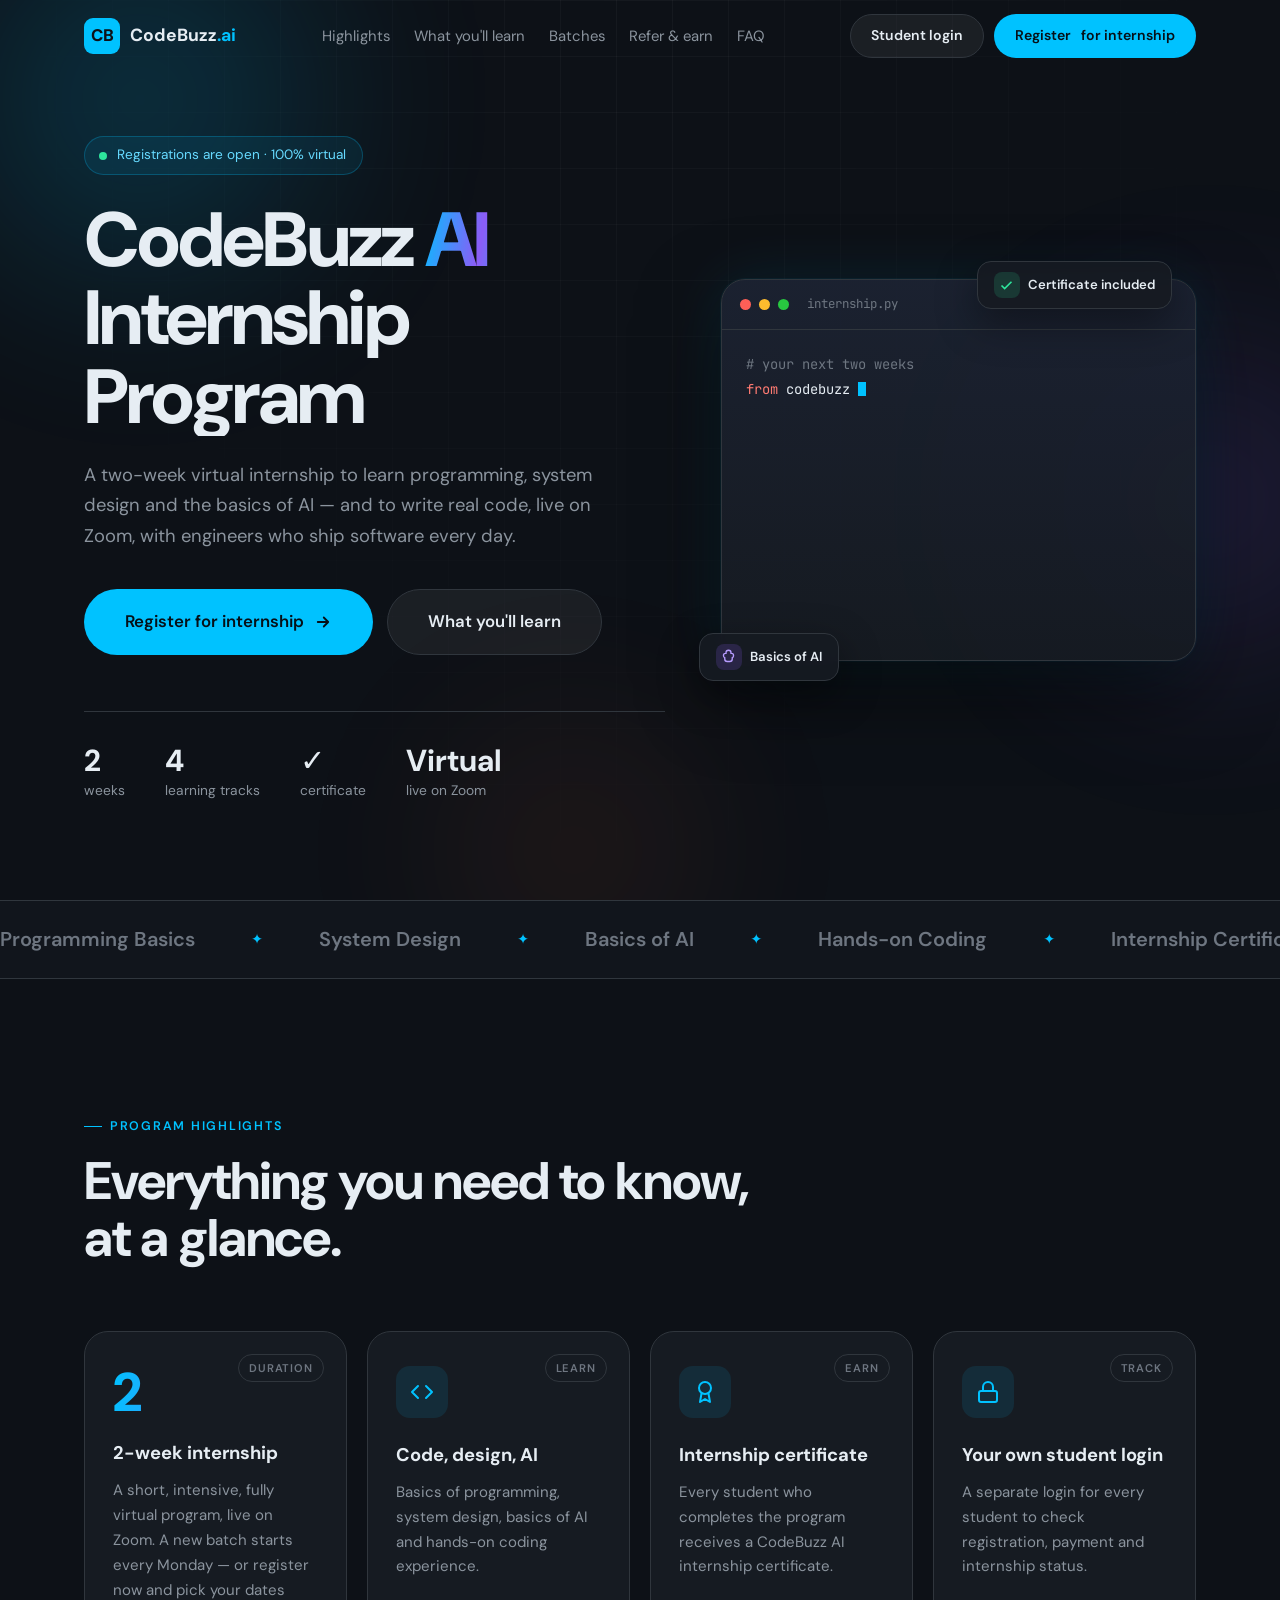
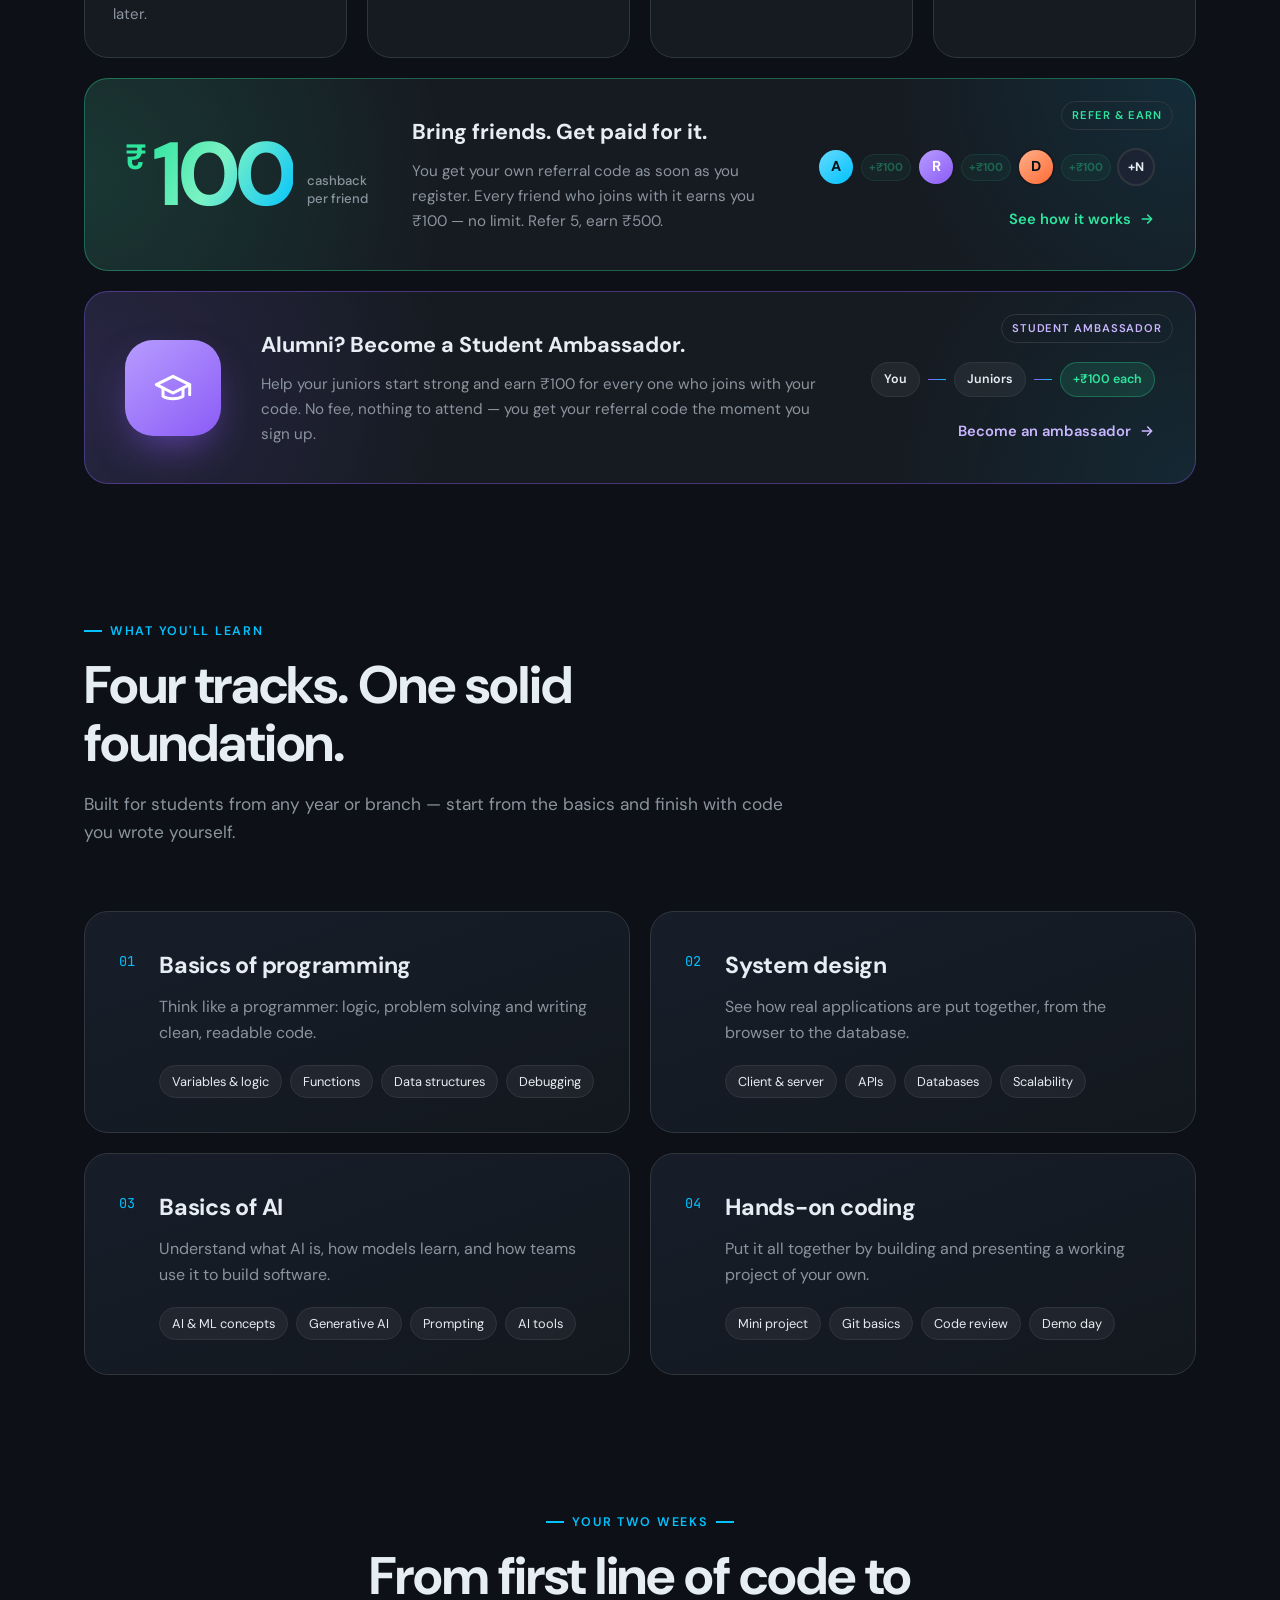
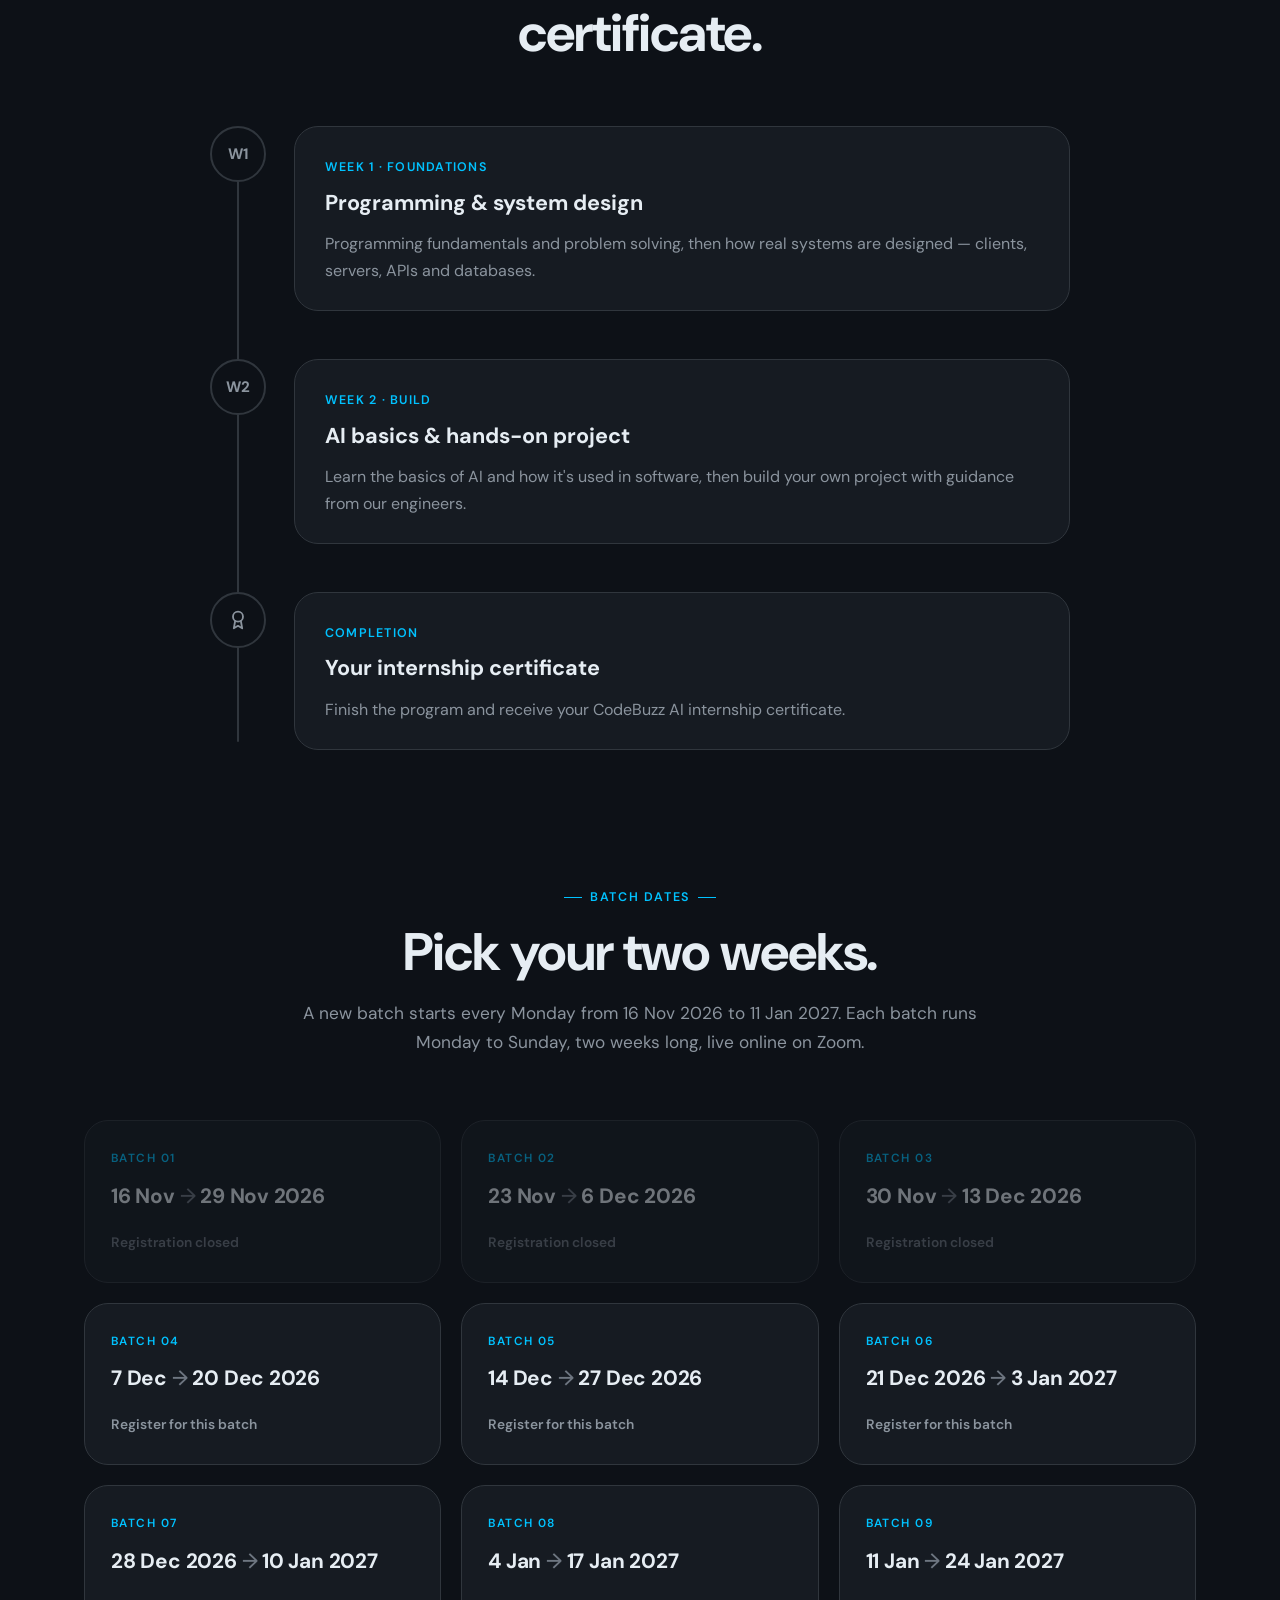
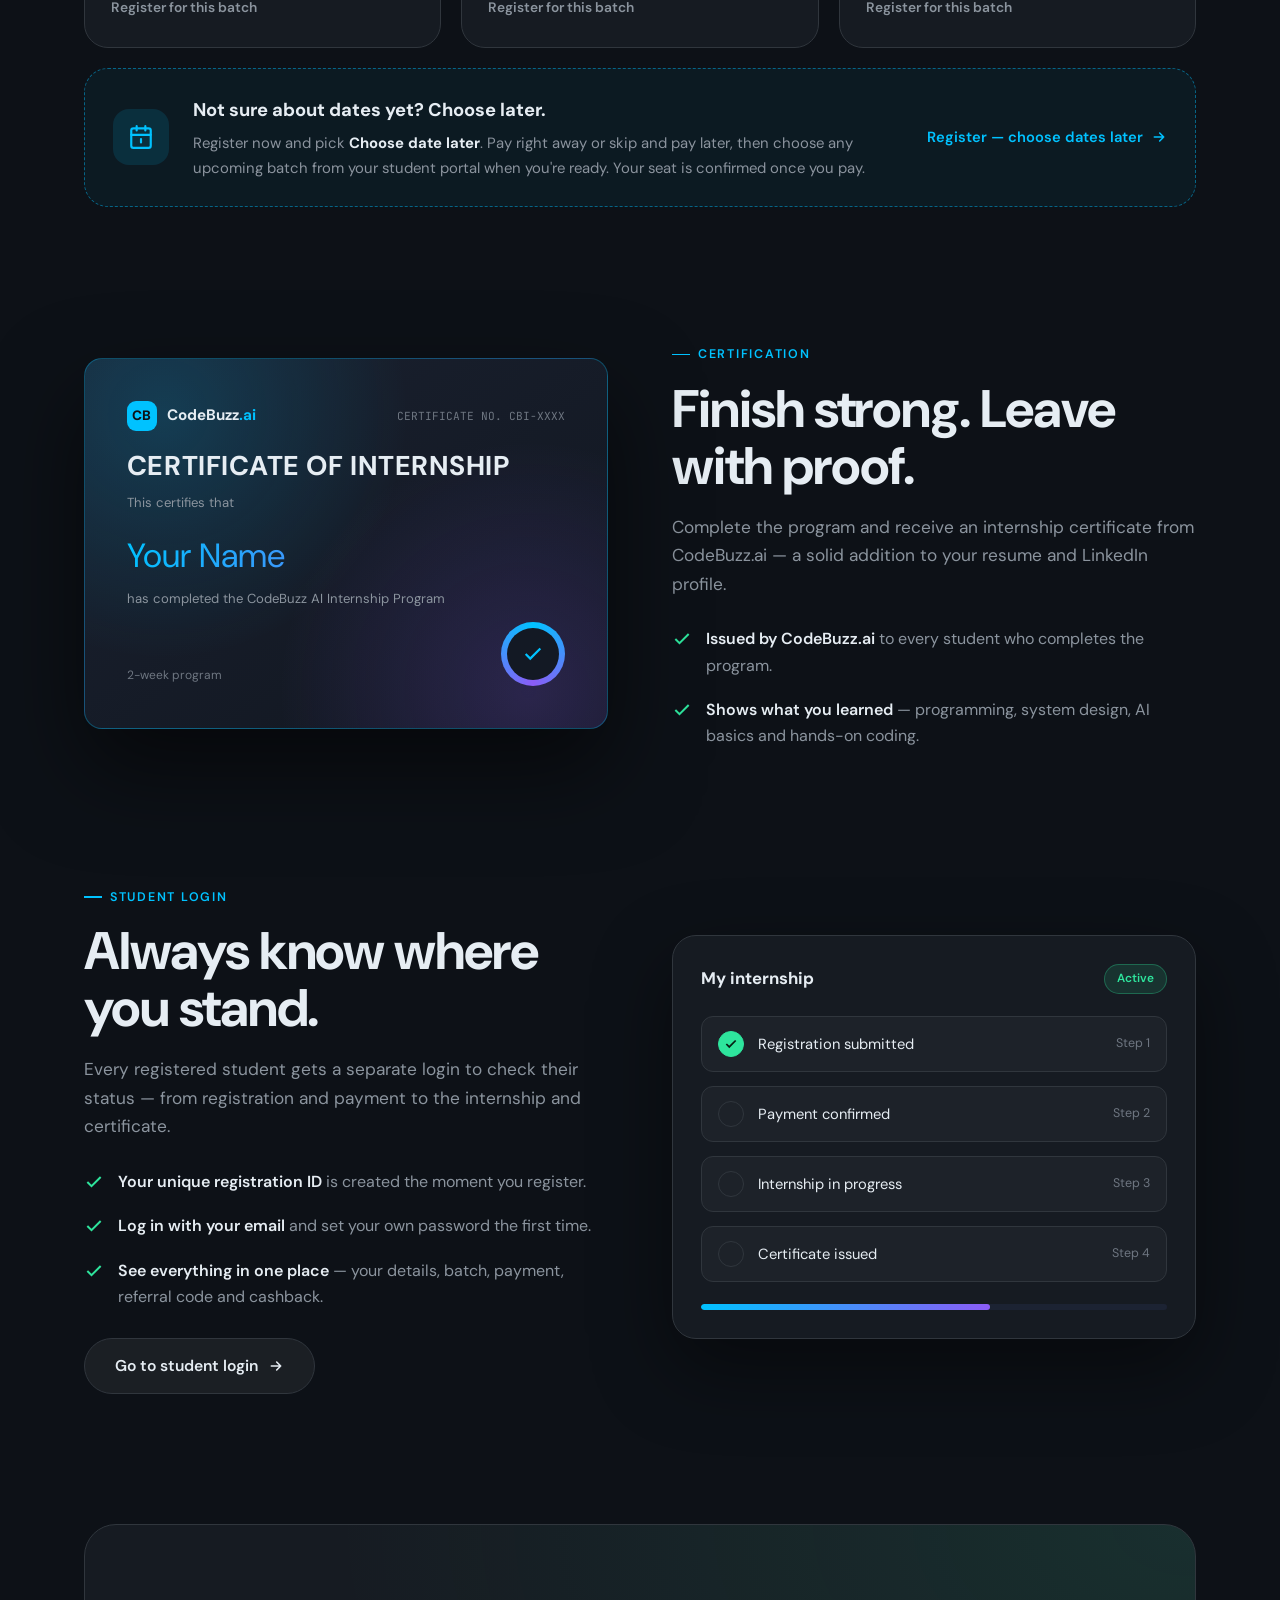
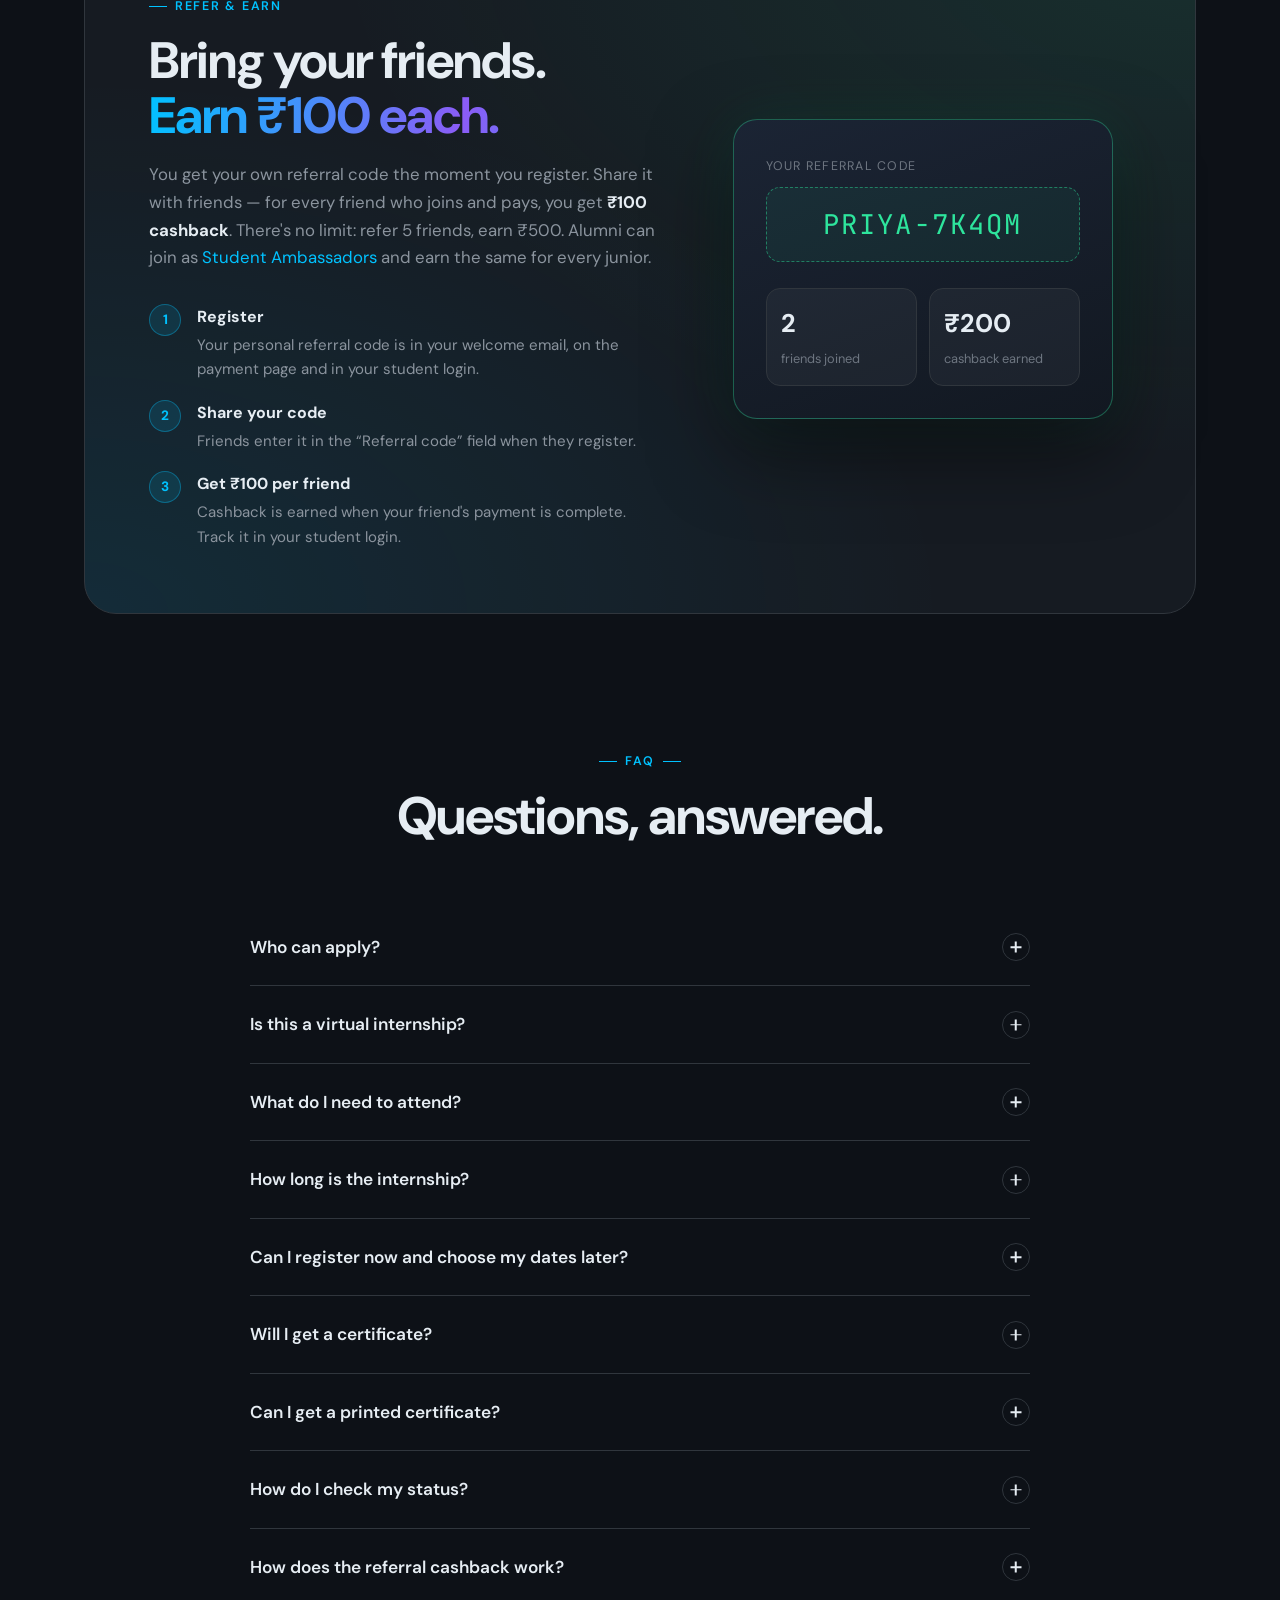
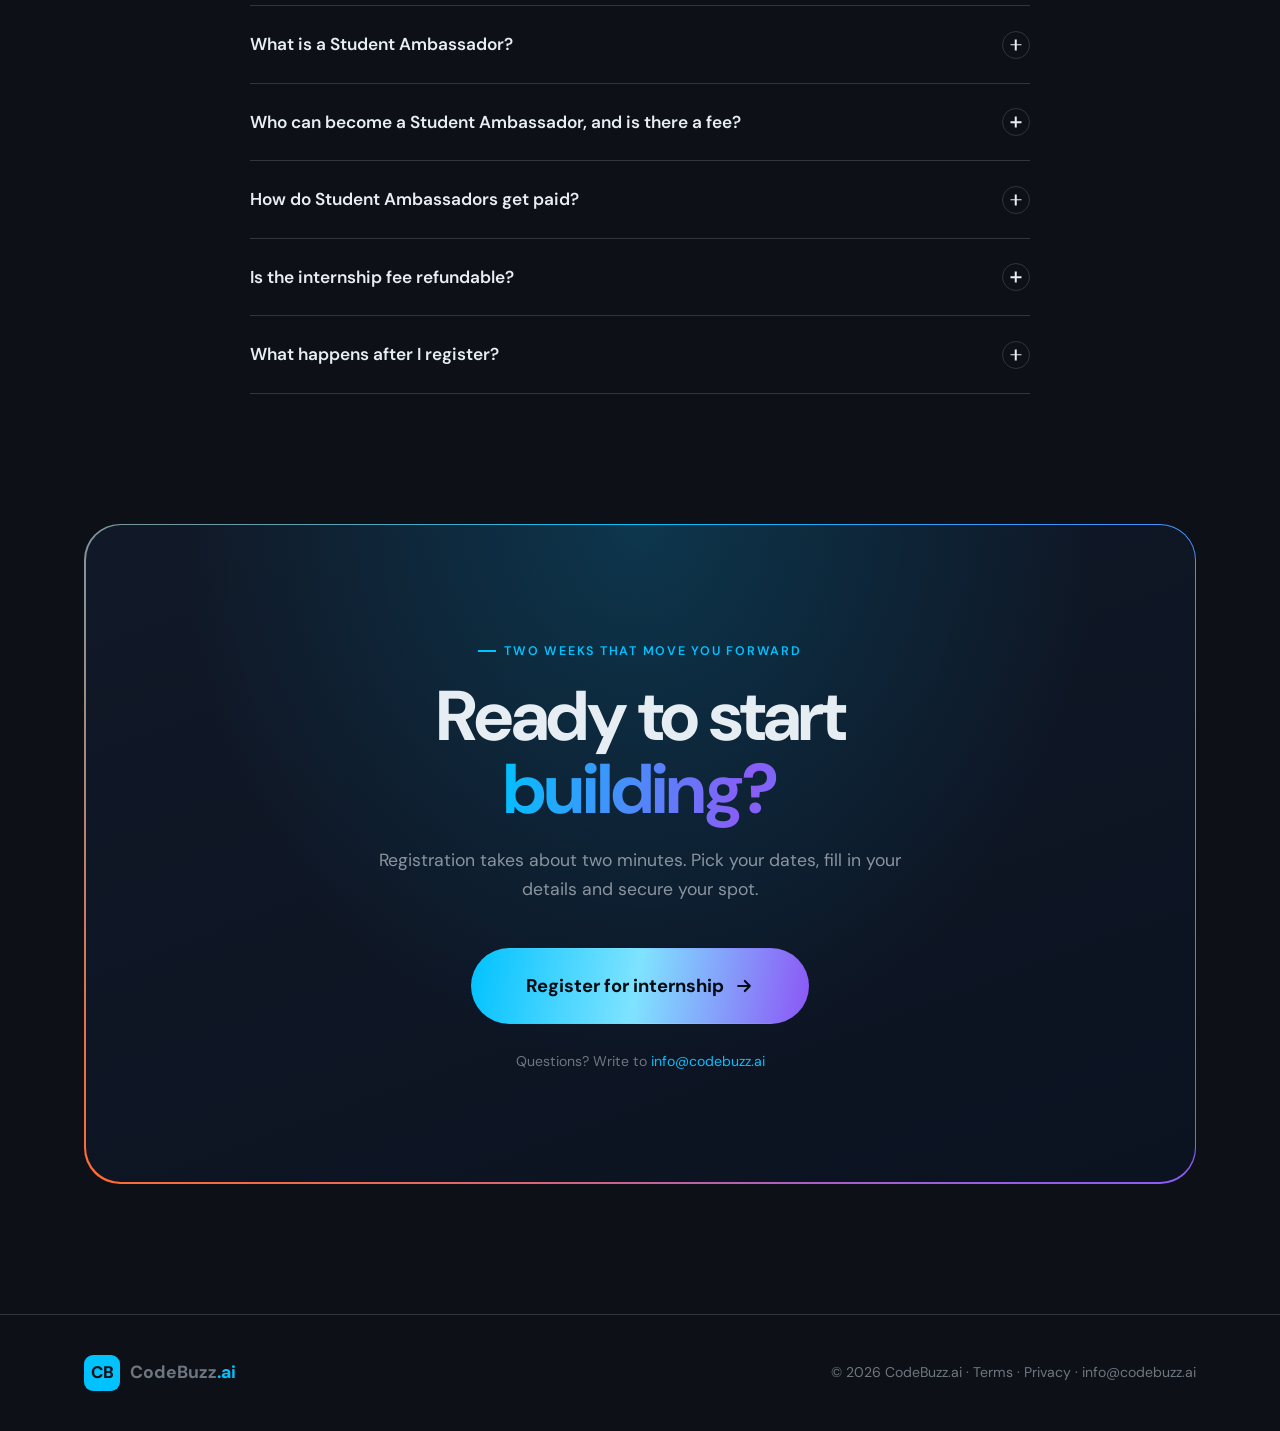
==== commit 2477bd8f: "posthig & meta pixel correction" ====
--- a/internship/index.html
+++ b/internship/index.html
@@ -4,9 +4,9 @@
   <meta charset="UTF-8" />
   <meta name="viewport" content="width=device-width, initial-scale=1.0" />
   <title>CodeBuzz AI Internship Program</title>
-  <meta name="description" content="CodeBuzz AI Internship Program — a 2-week internship for students covering programming basics, system design, basics of AI and hands-on coding, with an internship certificate." />
+  <meta name="description" content="CodeBuzz AI Internship Program — a 2-week virtual internship (live on Zoom) for students covering programming basics, system design, basics of AI and hands-on coding, with an internship certificate." />
   <meta property="og:title" content="CodeBuzz AI Internship Program" />
-  <meta property="og:description" content="2 weeks. Programming, system design, AI basics and hands-on coding. Certificate included." />
+  <meta property="og:description" content="2 weeks, 100% virtual on Zoom. Programming, system design, AI basics and hands-on coding. Certificate included." />
   <meta property="og:image" content="https://codebuzz.ai/assets/images/1771666520573-codebuzz-hero.jfif" />
   <meta property="og:type" content="website" />
   <meta name="theme-color" content="#0D1117" />
@@ -24,22 +24,9 @@
     gtag('js', new Date());
     gtag('config', 'G-2CSRTVXREF');
   </script>
-  <!-- Meta Pixel Code -->
-  <script>
-  !function(f,b,e,v,n,t,s)
-  {if(f.fbq)return;n=f.fbq=function(){n.callMethod?
-  n.callMethod.apply(n,arguments):n.queue.push(arguments)};
-  if(!f._fbq)f._fbq=n;n.push=n;n.loaded=!0;n.version='2.0';
-  n.queue=[];t=b.createElement(e);t.async=!0;
-  t.src=v;s=b.getElementsByTagName(e)[0];
-  s.parentNode.insertBefore(t,s)}(window,document,'script',
-  'https://connect.facebook.net/en_US/fbevents.js');
-  fbq('init', '1393333359453502');
-  fbq('track', 'PageView');
-  </script>
-  <noscript><img height="1" width="1" style="display:none" alt=""
-  src="https://www.facebook.com/tr?id=1393333359453502&ev=PageView&noscript=1"/></noscript>
-  <!-- End Meta Pixel Code -->
+  <!-- Analytics: PostHog + Meta Pixel (assets/js/analytics.js) -->
+  <script src="/assets/js/analytics.js"></script>
+  <noscript><img height="1" width="1" style="display:none" alt="" src="https://www.facebook.com/tr?id=1393333359453502&ev=PageView&noscript=1"/></noscript>
 </head>
 <body>
 
@@ -67,7 +54,7 @@
       </ul>
       <div class="nav-actions">
         <a href="login.html" class="btn btn-ghost btn-sm">Student login</a>
-        <a href="register.html" class="btn btn-primary btn-sm">Register now</a>
+        <a href="register.html" class="btn btn-primary btn-sm">Register<span class="nav-full"> for internship</span></a>
       </div>
     </div>
   </nav>
@@ -78,16 +65,16 @@
     <section class="hero">
       <div class="container hero-grid">
         <div>
-          <span class="pill"><span class="dot"></span>Registrations are open</span>
+          <span class="pill"><span class="dot"></span>Registrations are open &middot; 100% virtual</span>
           <h1>
             <span class="line"><span>CodeBuzz <span class="grad">AI</span></span></span>
             <span class="line"><span>Internship</span></span>
             <span class="line"><span>Program</span></span>
           </h1>
-          <p class="hero-sub">Two focused weeks to learn programming, system design and the basics of AI — and to write real code with engineers who ship software every day.</p>
+          <p class="hero-sub">A two-week virtual internship to learn programming, system design and the basics of AI — and to write real code, live on Zoom, with engineers who ship software every day.</p>
           <div class="hero-actions">
             <a href="register.html" class="btn btn-primary btn-lg">
-              Register now
+              Register for internship
               <svg width="18" height="18" viewBox="0 0 24 24" fill="none" stroke="currentColor" stroke-width="2.4" stroke-linecap="round" stroke-linejoin="round"><path d="M5 12h14M13 6l6 6-6 6"/></svg>
             </a>
             <a href="#curriculum" class="btn btn-ghost btn-lg">What you'll learn</a>
@@ -96,7 +83,7 @@
             <div><strong data-count="2">0</strong><span>weeks</span></div>
             <div><strong data-count="4">0</strong><span>learning tracks</span></div>
             <div><strong>✓</strong><span>certificate</span></div>
-            <div><strong>Chennai</strong><span>location</span></div>
+            <div><strong>Virtual</strong><span>live on Zoom</span></div>
           </div>
         </div>
 
@@ -141,7 +128,7 @@
             <span class="tag">Duration</span>
             <div class="hl-num grad">2</div>
             <h3>2-week internship</h3>
-            <p>A short, intensive program. A new batch starts every Monday &mdash; or register now and pick your dates later.</p>
+            <p>A short, intensive, fully virtual program, live on Zoom. A new batch starts every Monday &mdash; or register now and pick your dates later.</p>
           </article>
           <article class="hl reveal d1">
             <span class="tag">Learn</span>
@@ -297,7 +284,7 @@
         <div class="section-head center reveal">
           <span class="eyebrow">Batch dates</span>
           <h2>Pick your two weeks.</h2>
-          <p>A new batch starts every Monday from 16 Nov 2026 to 11 Jan 2027. Each batch runs Monday to Sunday, two weeks long, in Chennai.</p>
+          <p>A new batch starts every Monday from 16 Nov 2026 to 11 Jan 2027. Each batch runs Monday to Sunday, two weeks long, live online on Zoom.</p>
         </div>
         <div class="batches" id="batchList">
           <a class="batch reveal" href="register.html?start=2026-11-16" data-start="2026-11-16">
@@ -474,8 +461,12 @@
             <p>College students from any year of a diploma, undergraduate or postgraduate program can register. No prior coding experience is needed.</p>
           </details>
           <details>
-            <summary>Where is the internship held?<span class="pm"></span></summary>
-            <p>In Chennai, Tamil Nadu. We'll email you the venue and timings for your batch before it begins.</p>
+            <summary>Is this a virtual internship?<span class="pm"></span></summary>
+            <p>Yes &mdash; it's 100% virtual. All sessions are delivered live on <b>Zoom</b>, so you can join from anywhere. We'll email your Zoom link and session timings before your batch begins.</p>
+          </details>
+          <details>
+            <summary>What do I need to attend?<span class="pm"></span></summary>
+            <p>A laptop or desktop computer, a stable internet connection and the free Zoom app. Keep your camera and microphone working for the live sessions and your project demo. No prior coding experience is needed.</p>
           </details>
           <details>
             <summary>How long is the internship?<span class="pm"></span></summary>
@@ -533,7 +524,7 @@
           <h2>Ready to start<br /><span class="grad">building?</span></h2>
           <p>Registration takes about two minutes. Pick your dates, fill in your details and secure your spot.</p>
           <a href="register.html" class="btn btn-register">
-            Register now
+            Register for internship
             <svg width="20" height="20" viewBox="0 0 24 24" fill="none" stroke="currentColor" stroke-width="2.6" stroke-linecap="round" stroke-linejoin="round"><path d="M5 12h14M13 6l6 6-6 6"/></svg>
           </a>
           <div class="cta-note">Questions? Write to <a href="mailto:info@codebuzz.ai" style="color:var(--brand)">info@codebuzz.ai</a></div>
@@ -544,7 +535,7 @@
   </main>
 
   <div class="sticky-cta" id="stickyCta">
-    <a href="register.html" class="btn btn-primary btn-lg">Register now</a>
+    <a href="register.html" class="btn btn-primary btn-lg">Register for internship</a>
   </div>
 
   <footer class="footer" style="margin-top:0">
--- a/internship/assets/internship.css
+++ b/internship/assets/internship.css
@@ -915,3 +915,27 @@
 @media (max-width: 860px) { .later-cta { grid-template-columns: 1fr; gap: 14px; padding: 24px 22px; } }
 .addon > span { flex: 1; min-width: 0; }
 @media (max-width: 560px) { .hero-stats { display: grid; grid-template-columns: repeat(2, auto); justify-content: start; column-gap: 40px; row-gap: 20px; } }
+
+/* Payment failed popup */
+.fail-ring { width: 64px; height: 64px; margin: 0 auto 18px; border-radius: 50%; display: grid; place-items: center; background: rgba(255,107,107,.12); color: #FF8A8A; }
+/* Payment-success page */
+.email-note { display: flex; gap: 12px; align-items: flex-start; text-align: left; margin: 22px 0 6px; padding: 14px 16px; border-radius: 14px;
+  background: rgba(0,194,255,.06); border: 1px solid rgba(0,194,255,.3); color: var(--muted); font-size: .92rem; }
+.email-note svg { flex-shrink: 0; margin-top: 2px; color: var(--brand); }
+.email-note b { color: var(--text); }
+.next-steps { text-align: left; margin: 22px 0 22px; }
+.next-steps h3 { font-size: .78rem; font-weight: 600; letter-spacing: .1em; text-transform: uppercase; color: var(--dim); margin-bottom: 12px; }
+.next-steps ol { list-style: none; counter-reset: s; display: grid; gap: 14px; }
+.next-steps li { counter-increment: s; display: grid; grid-template-columns: 30px 1fr; column-gap: 12px; }
+.next-steps li::before { content: counter(s); grid-row: span 2; width: 28px; height: 28px; border-radius: 50%; display: grid; place-items: center;
+  font-size: .82rem; font-weight: 700; color: var(--brand); background: rgba(0,194,255,.1); border: 1px solid rgba(0,194,255,.35); }
+.next-steps li b { font-size: .96rem; }
+.next-steps li span { color: var(--muted); font-size: .9rem; }
+#demoNote { margin: 14px 0 0; }
+
+/* Nav: keep link labels on one line next to the longer "Register for internship" button */
+.nav-links a, .nav-actions .btn { white-space: nowrap; }
+@media (max-width: 1440px) { .nav-links { gap: 24px; } .nav-links li:nth-child(3) { display: none; } }
+@media (max-width: 1200px) { .nav-links li:nth-child(1) { display: none; } }
+@media (max-width: 1060px) { .nav-links { display: none; } }
+@media (max-width: 640px) { .nav-full { display: none; } }
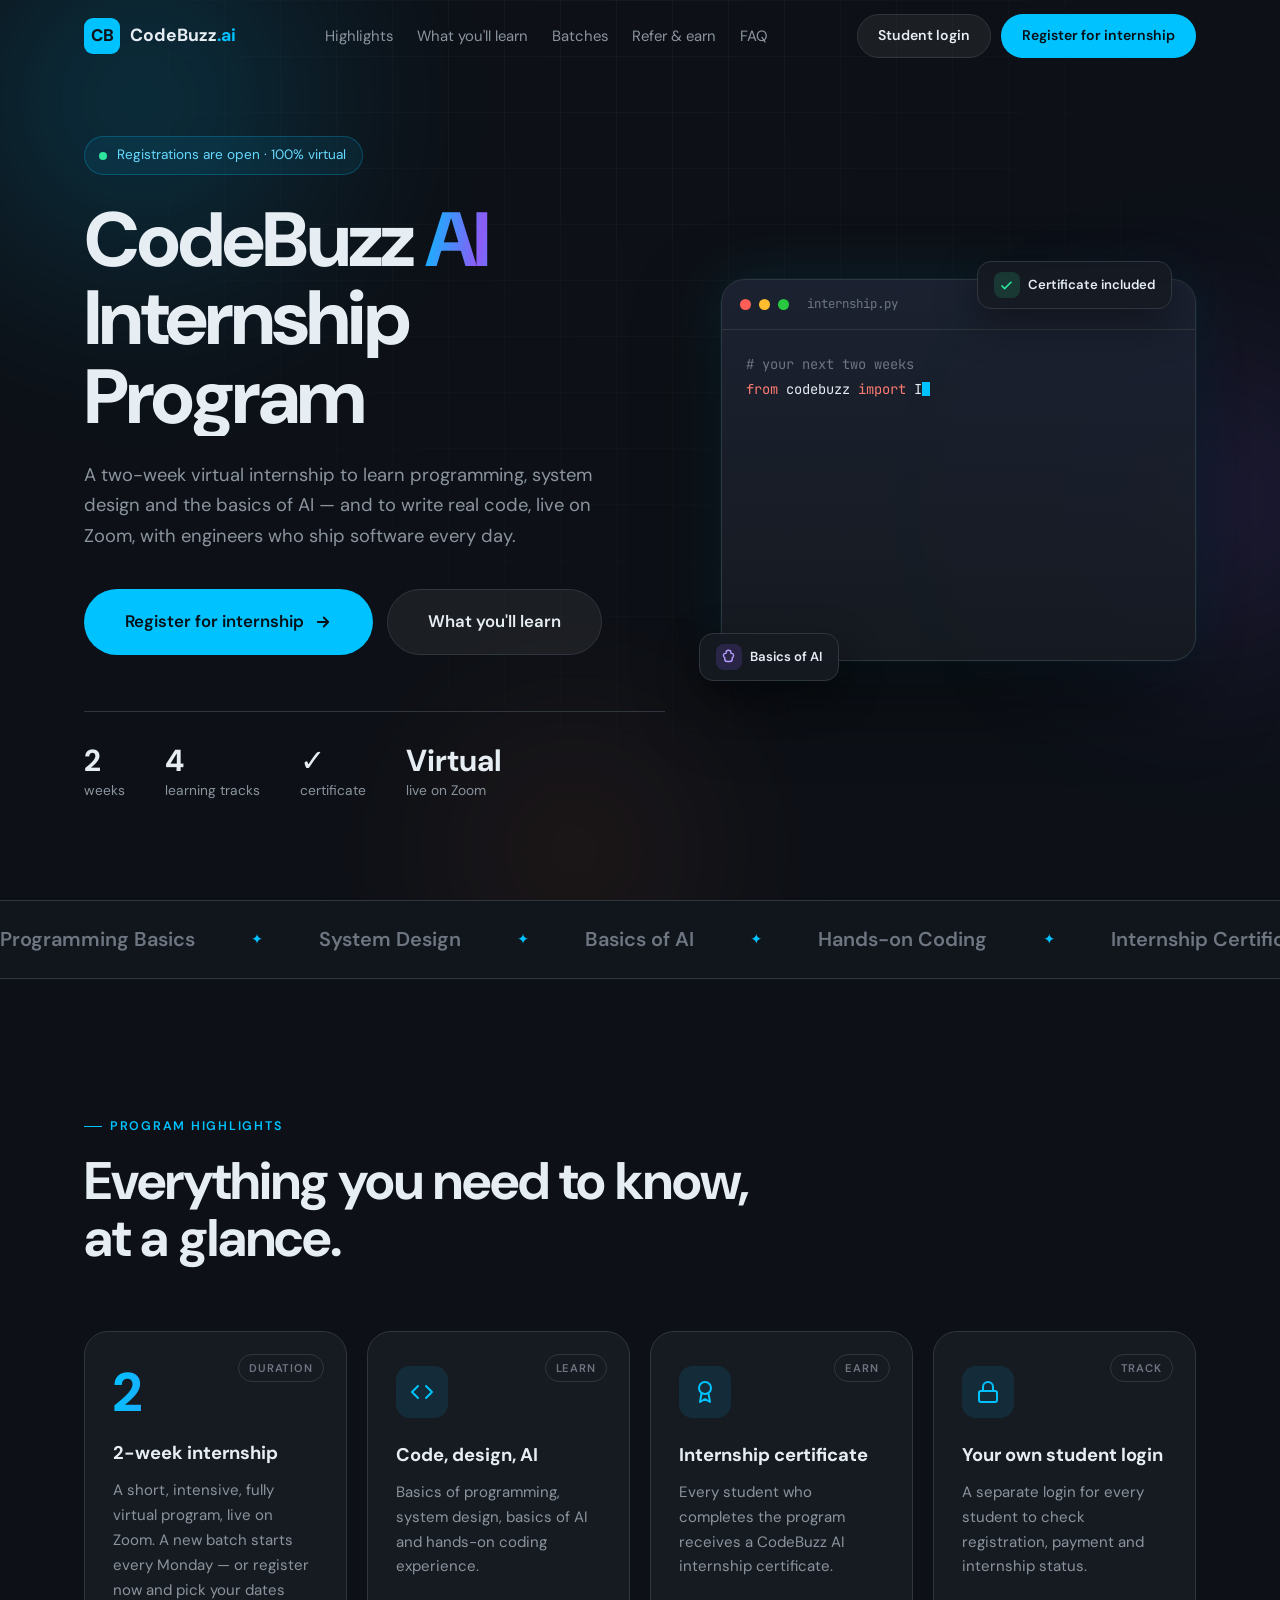
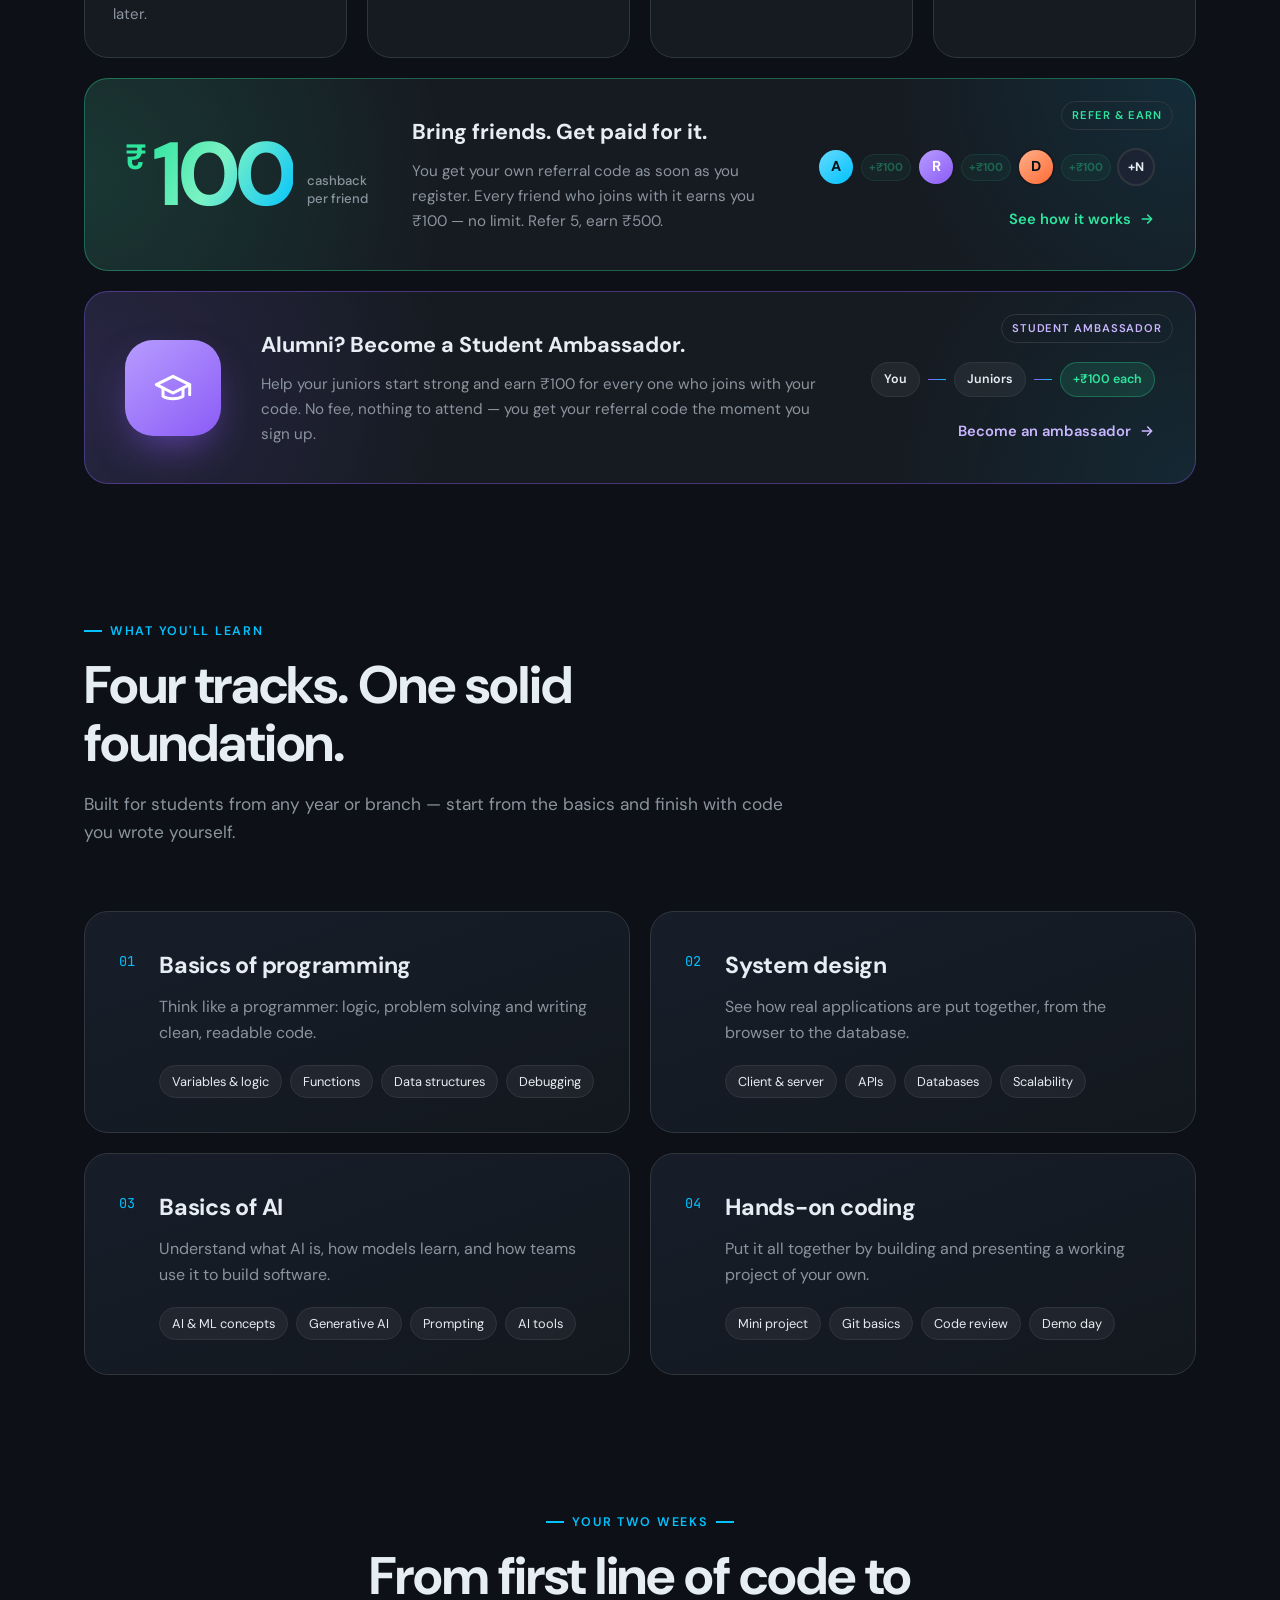
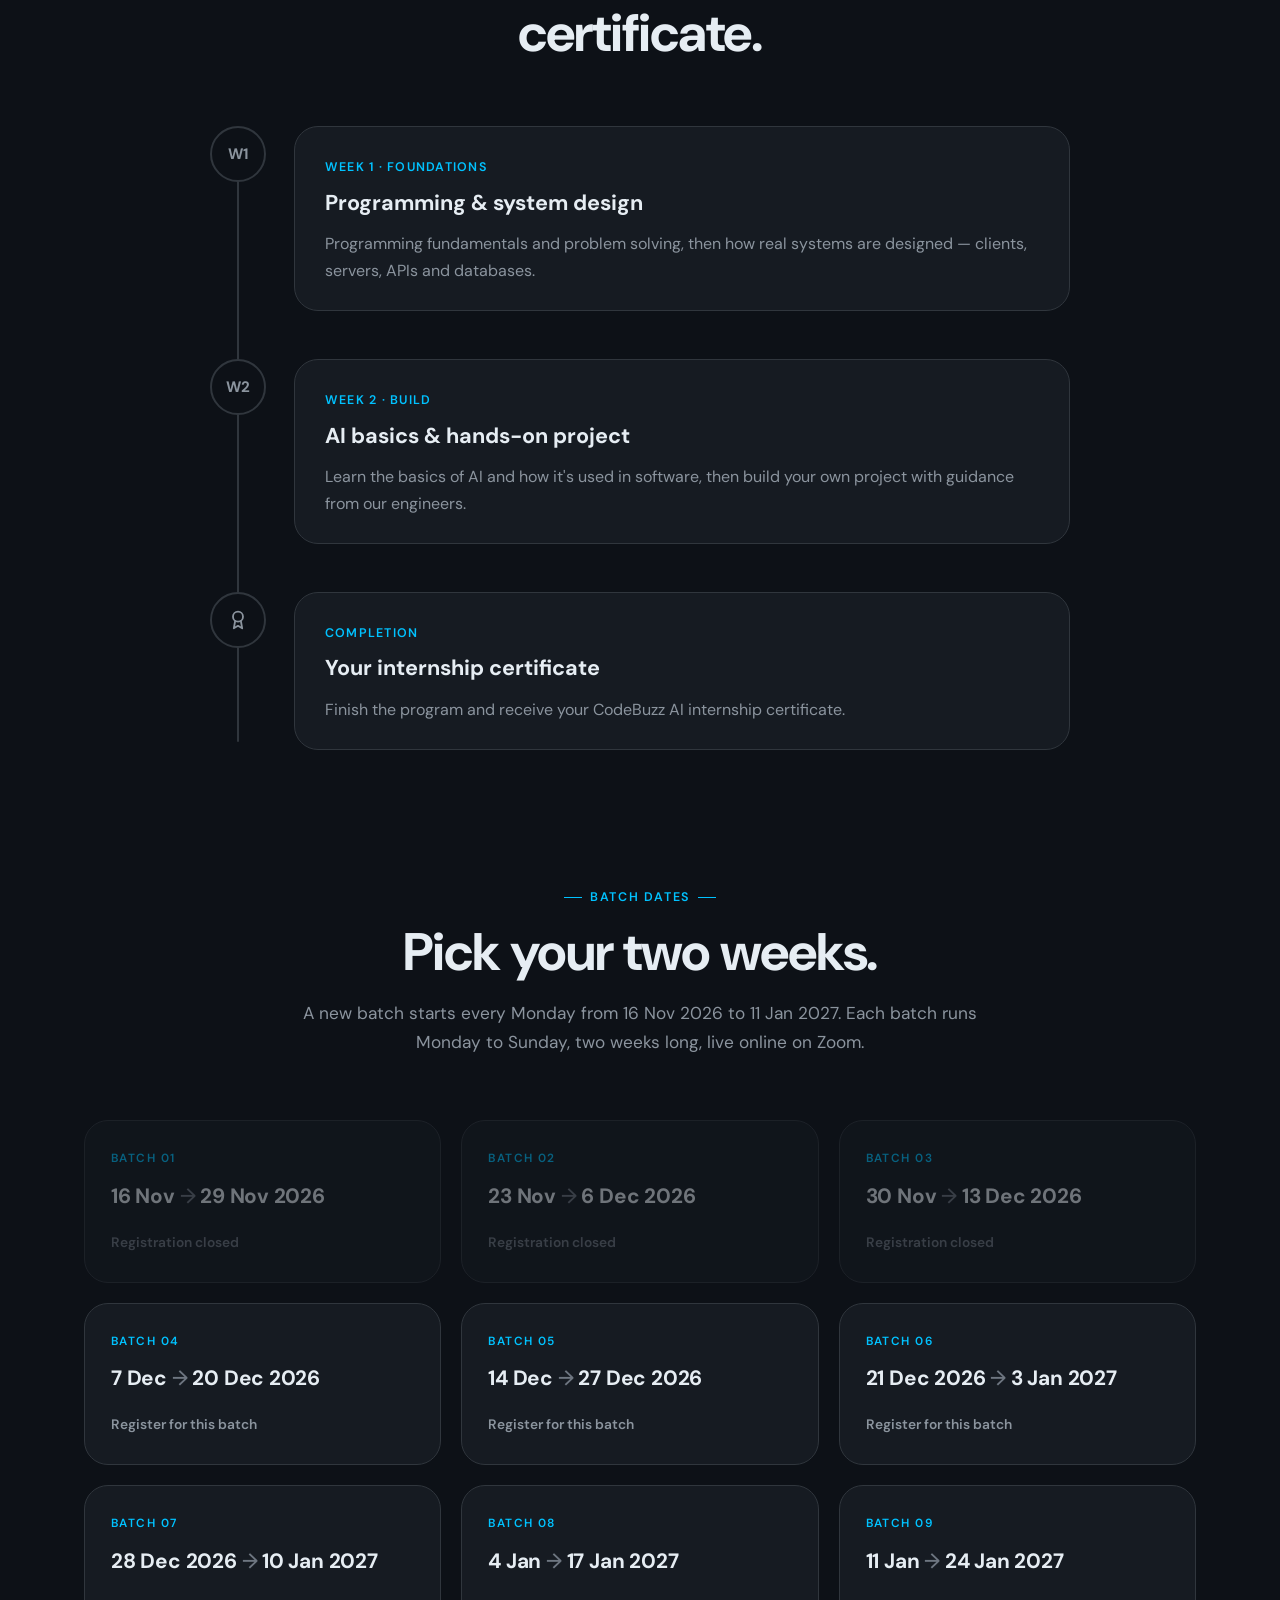
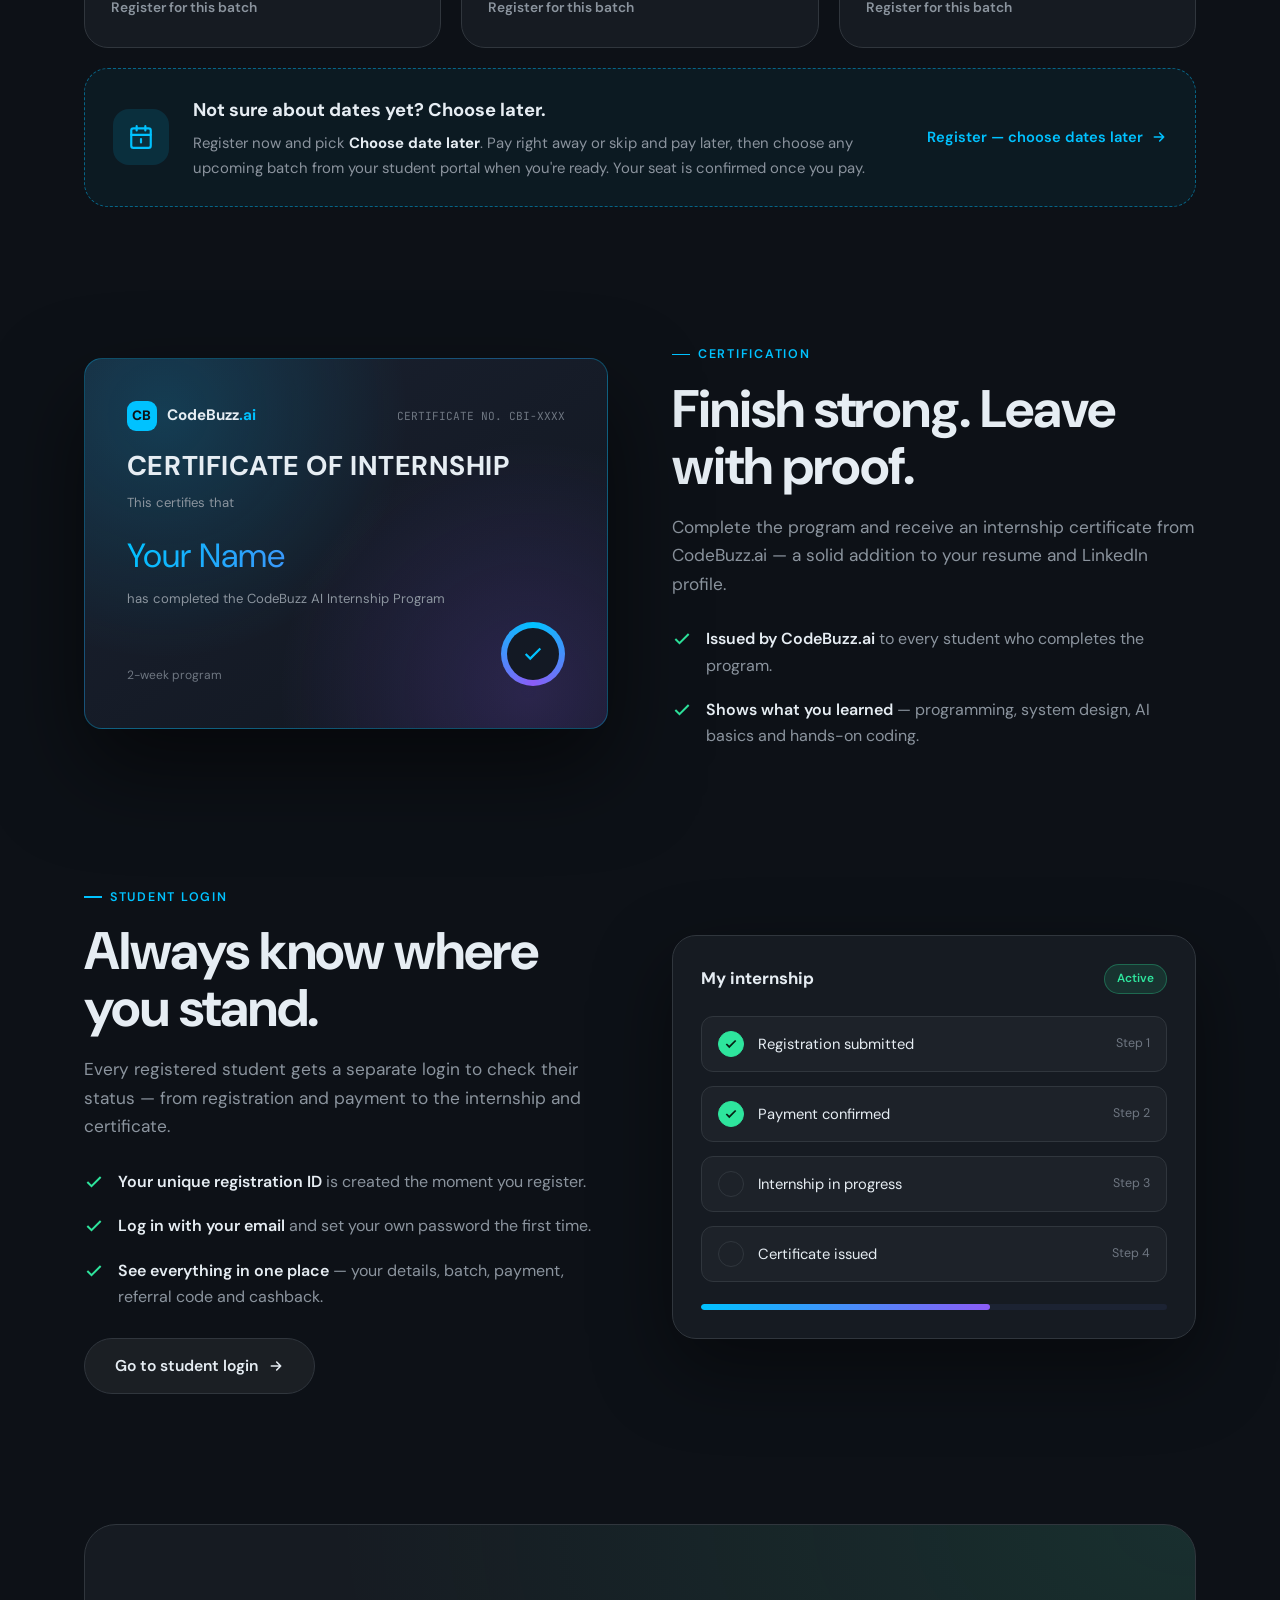
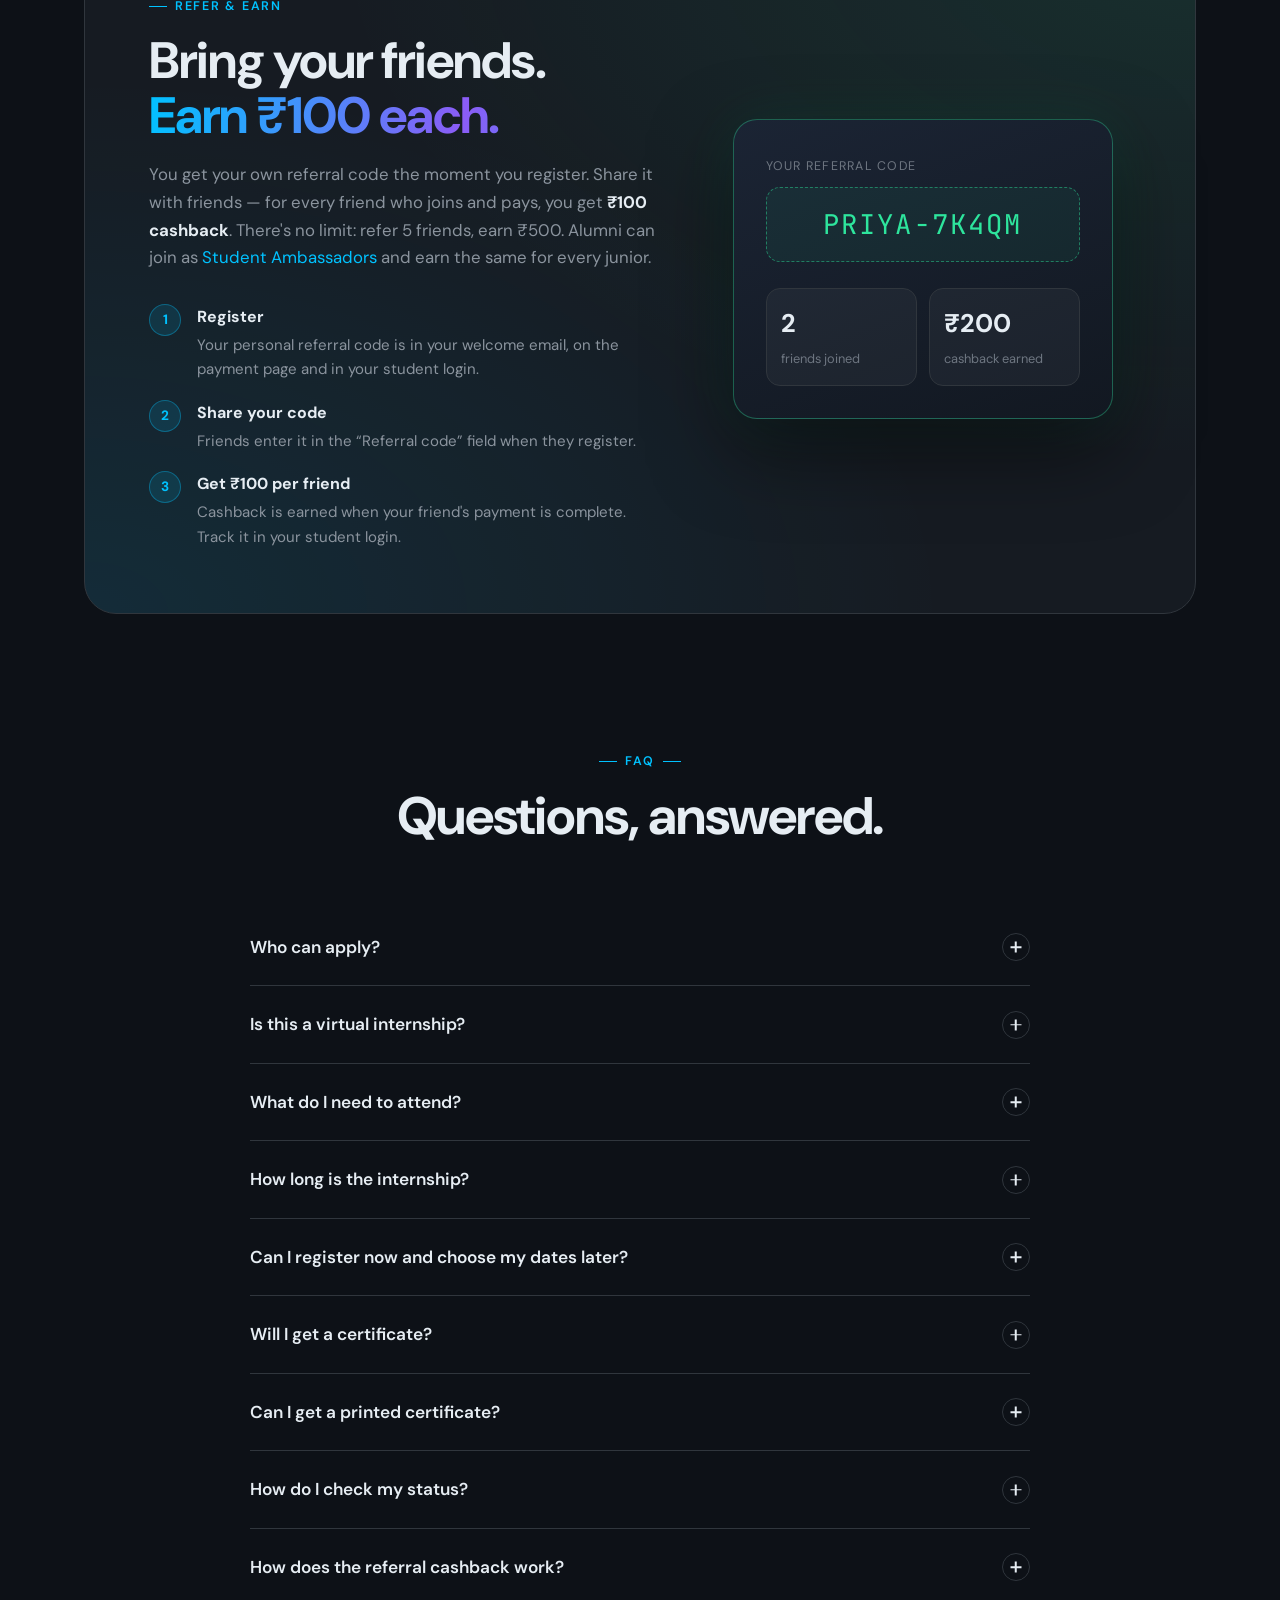
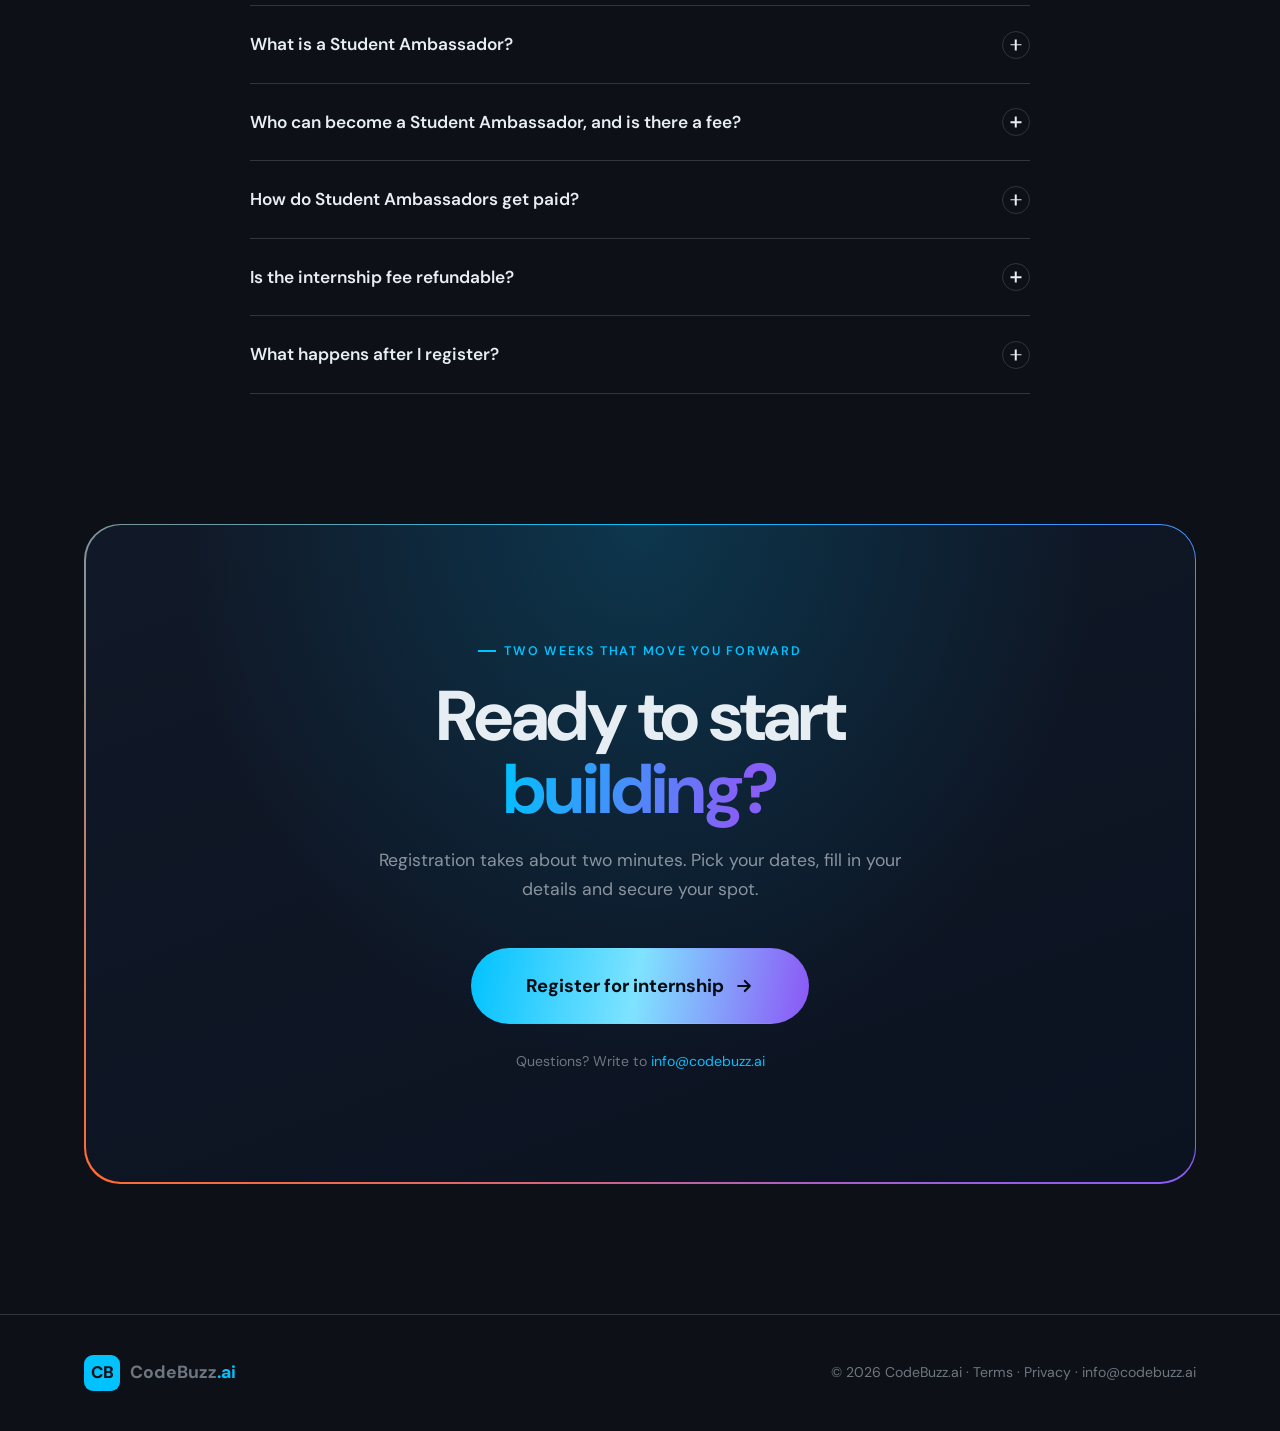
==== commit c49a27d6: "Disable Payment Gateway" ====
--- a/internship/index.html
+++ b/internship/index.html
@@ -16,15 +16,7 @@
   <link href="https://fonts.googleapis.com/css2?family=DM+Sans:wght@300;400;500;600;700;800&family=JetBrains+Mono:wght@400;500&display=swap" rel="stylesheet" />
   <link rel="stylesheet" href="assets/internship.css" />
 
-  <!-- Google tag (gtag.js) — same property as the main site -->
-  <script async src="https://www.googletagmanager.com/gtag/js?id=G-2CSRTVXREF"></script>
-  <script>
-    window.dataLayer = window.dataLayer || [];
-    function gtag(){dataLayer.push(arguments);}
-    gtag('js', new Date());
-    gtag('config', 'G-2CSRTVXREF');
-  </script>
-  <!-- Analytics: PostHog + Meta Pixel (assets/js/analytics.js) -->
+  <!-- Analytics: PostHog + Meta Pixel + Google Analytics 4 (assets/js/analytics.js) -->
   <script src="/assets/js/analytics.js"></script>
   <noscript><img height="1" width="1" style="display:none" alt="" src="https://www.facebook.com/tr?id=1393333359453502&ev=PageView&noscript=1"/></noscript>
 </head>
@@ -54,7 +46,7 @@
       </ul>
       <div class="nav-actions">
         <a href="login.html" class="btn btn-ghost btn-sm">Student login</a>
-        <a href="register.html" class="btn btn-primary btn-sm">Register<span class="nav-full"> for internship</span></a>
+        <a href="register.html" class="btn btn-primary btn-sm"><span>Register<span class="nav-full"> for internship</span></span></a>
       </div>
     </div>
   </nav>
--- a/internship/assets/internship.css
+++ b/internship/assets/internship.css
@@ -939,3 +939,7 @@
 @media (max-width: 1200px) { .nav-links li:nth-child(1) { display: none; } }
 @media (max-width: 1060px) { .nav-links { display: none; } }
 @media (max-width: 640px) { .nav-full { display: none; } }
+
+/* Payment gateway not live yet */
+.pay-soon { display: block; padding: 12px 14px; border-radius: 12px; background: rgba(0, 194, 255, .08); border: 1px solid rgba(0, 194, 255, .25); color: var(--text); line-height: 1.5; }
+.btn[disabled] { opacity: .5; cursor: not-allowed; box-shadow: none; transform: none; }
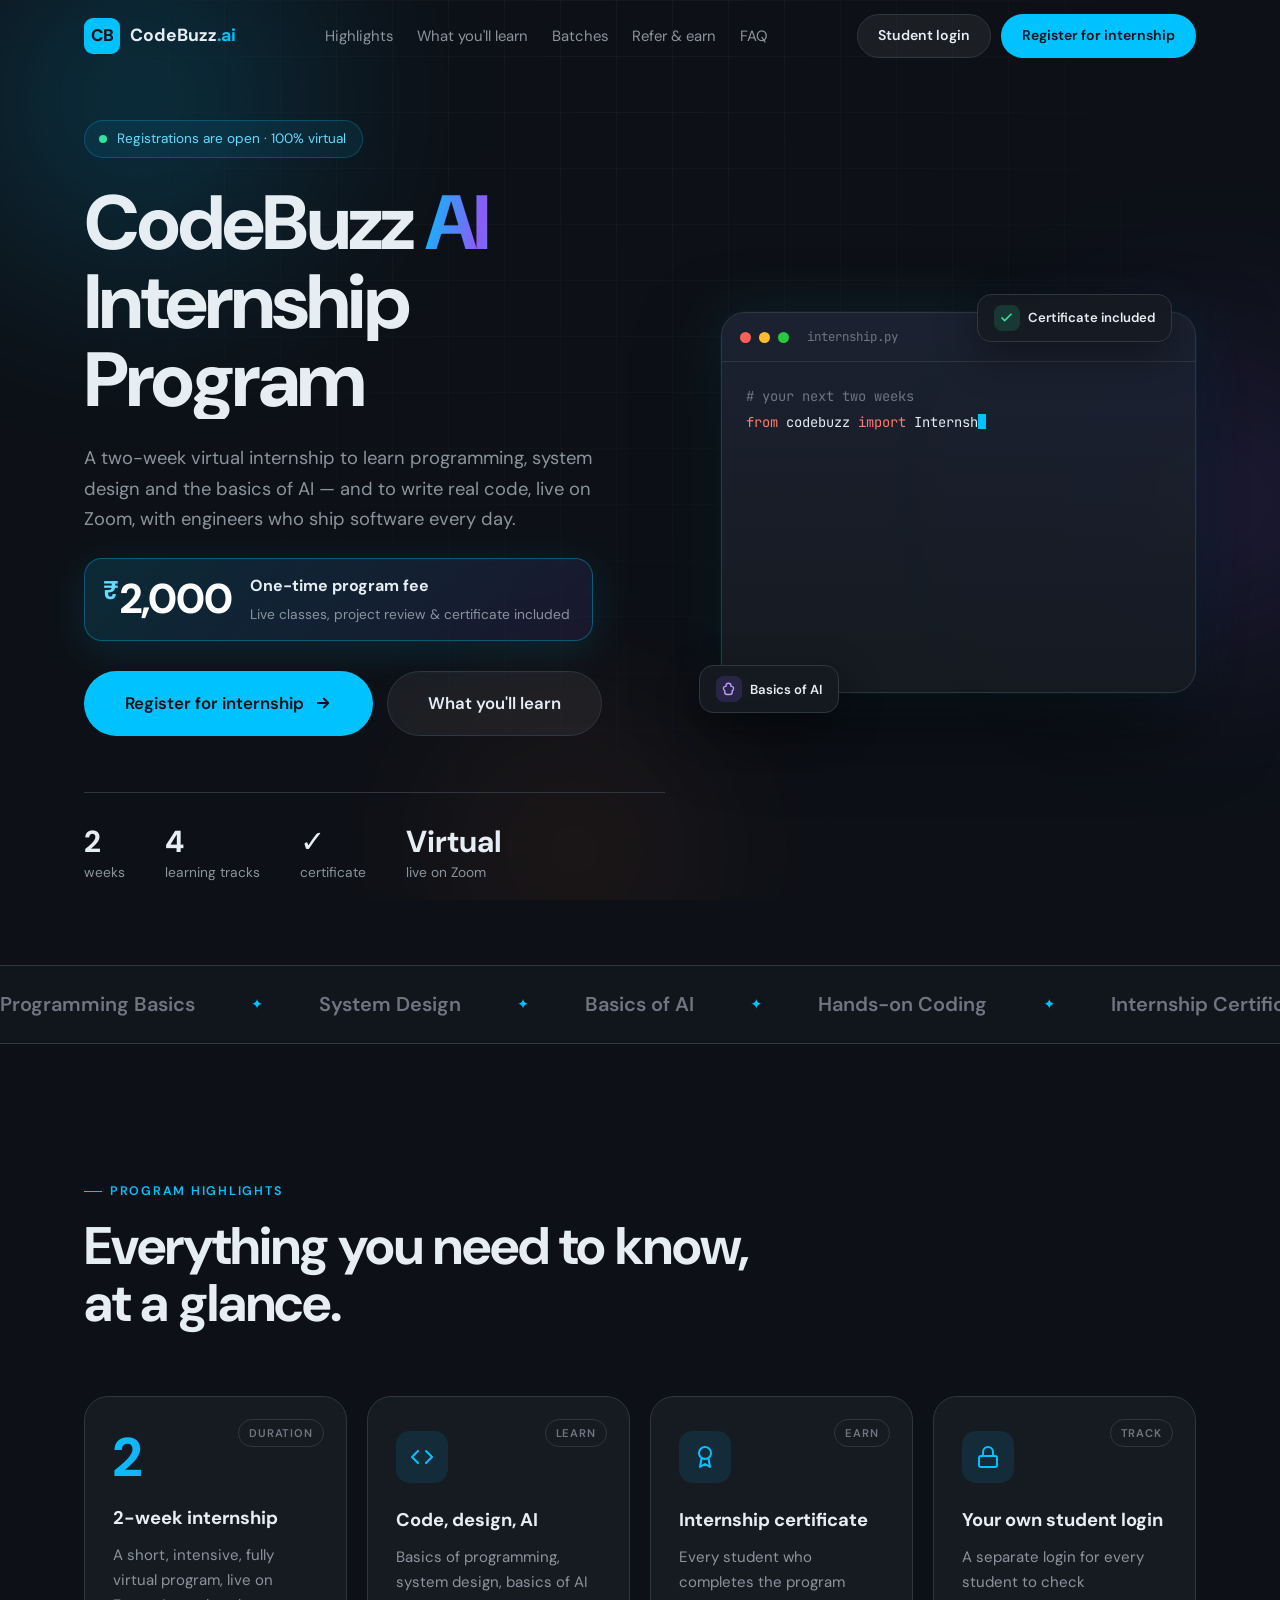
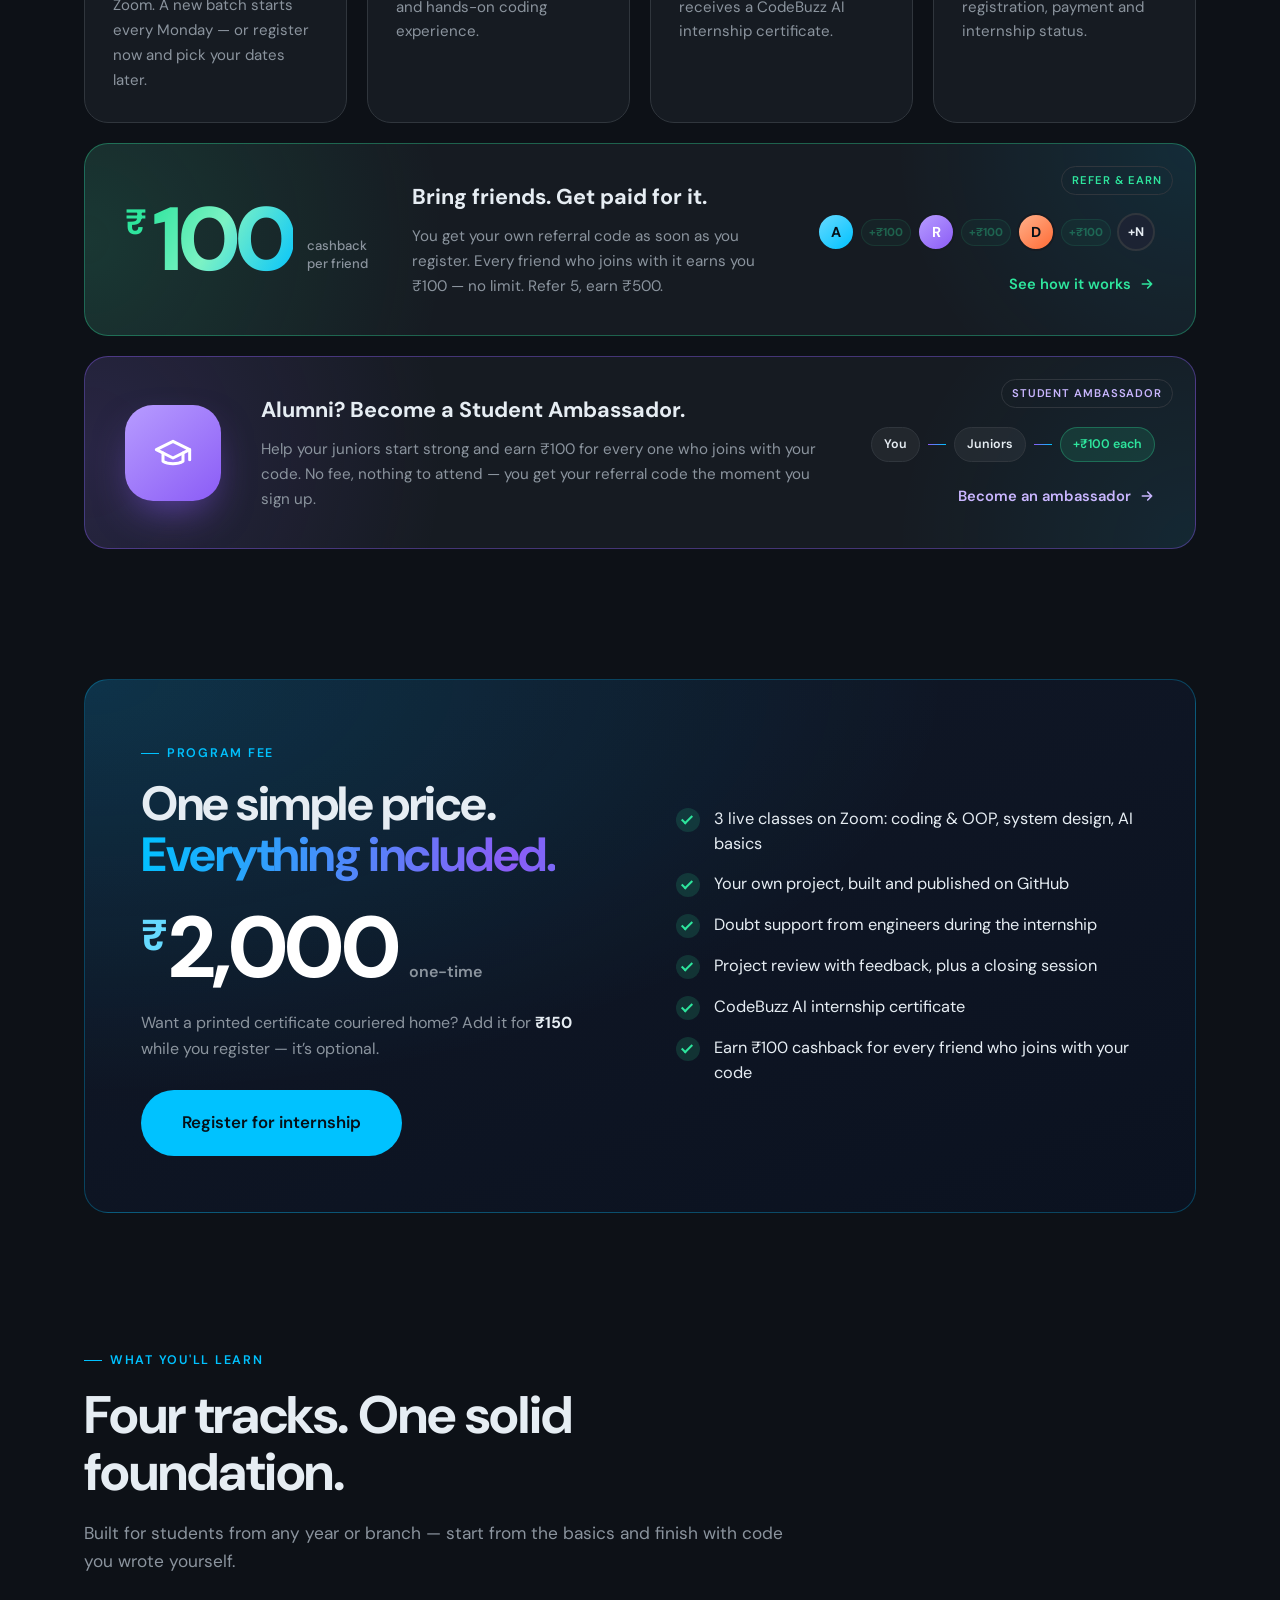
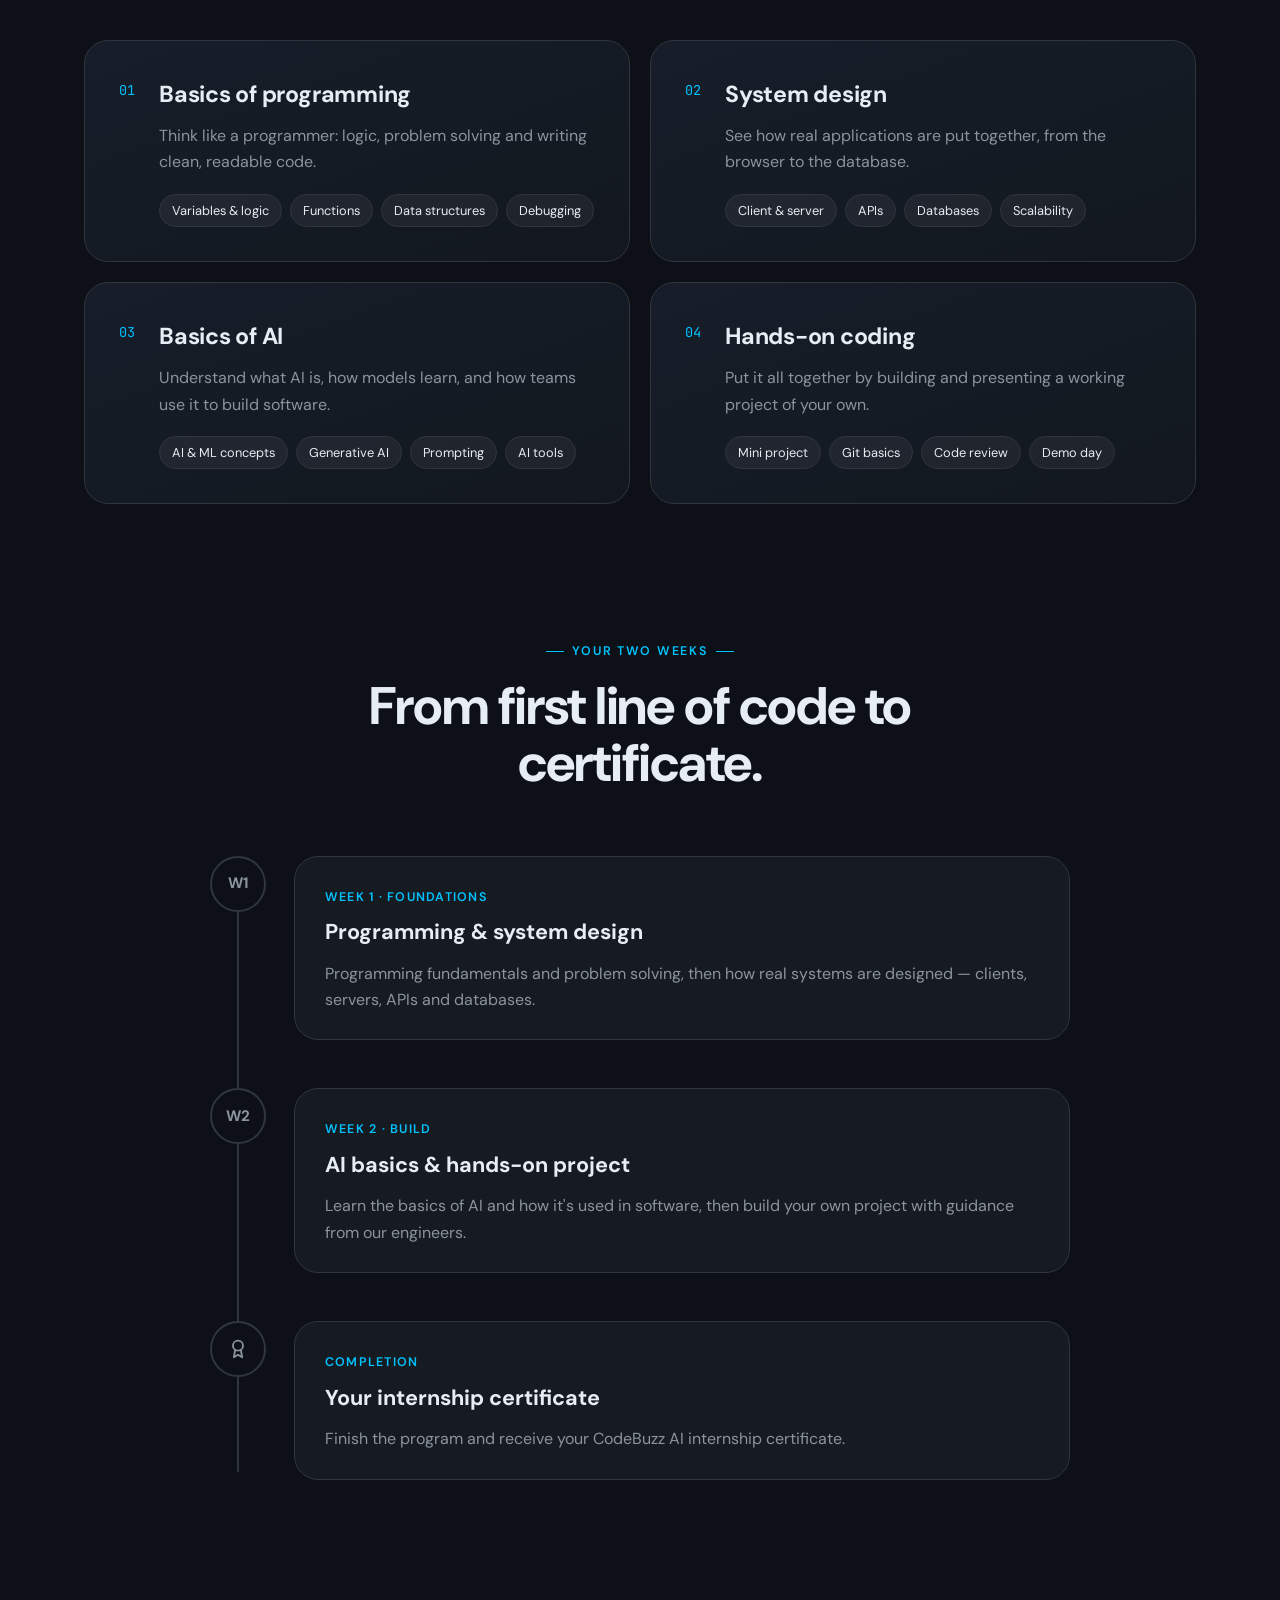
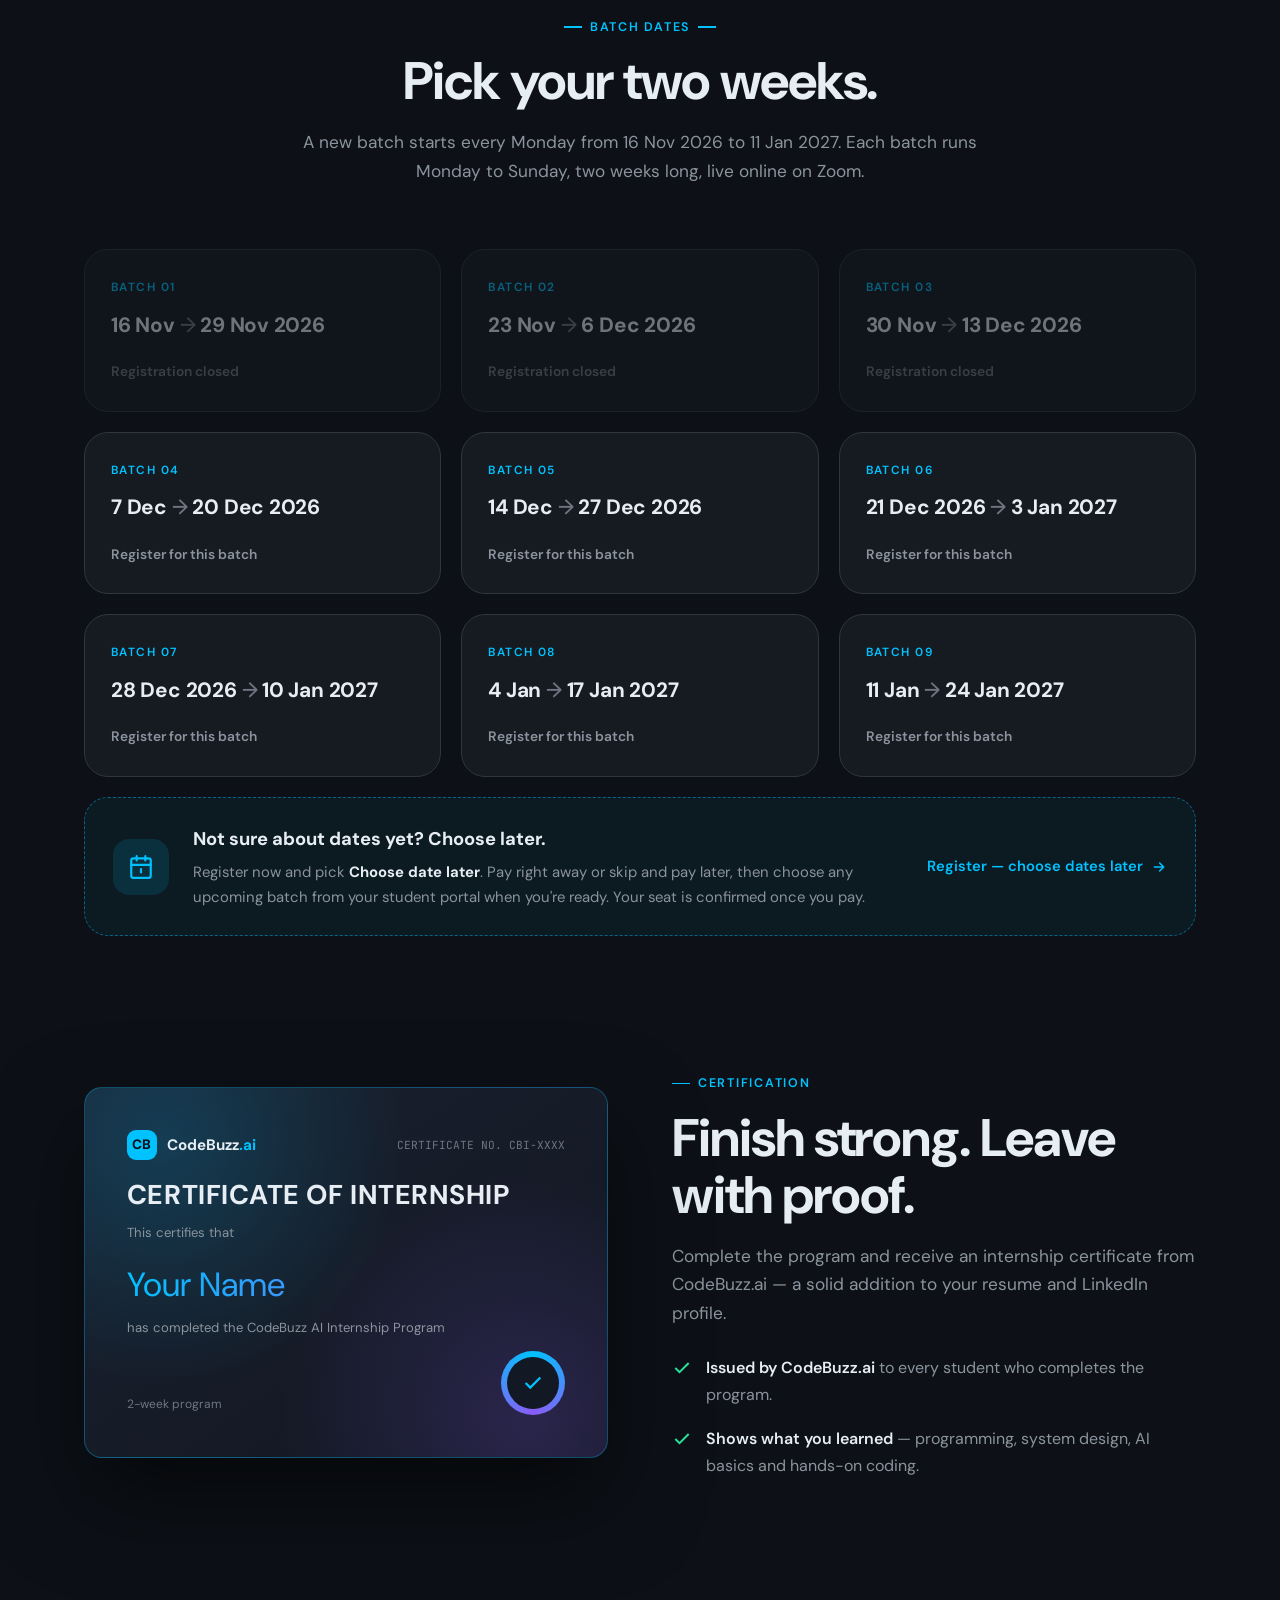
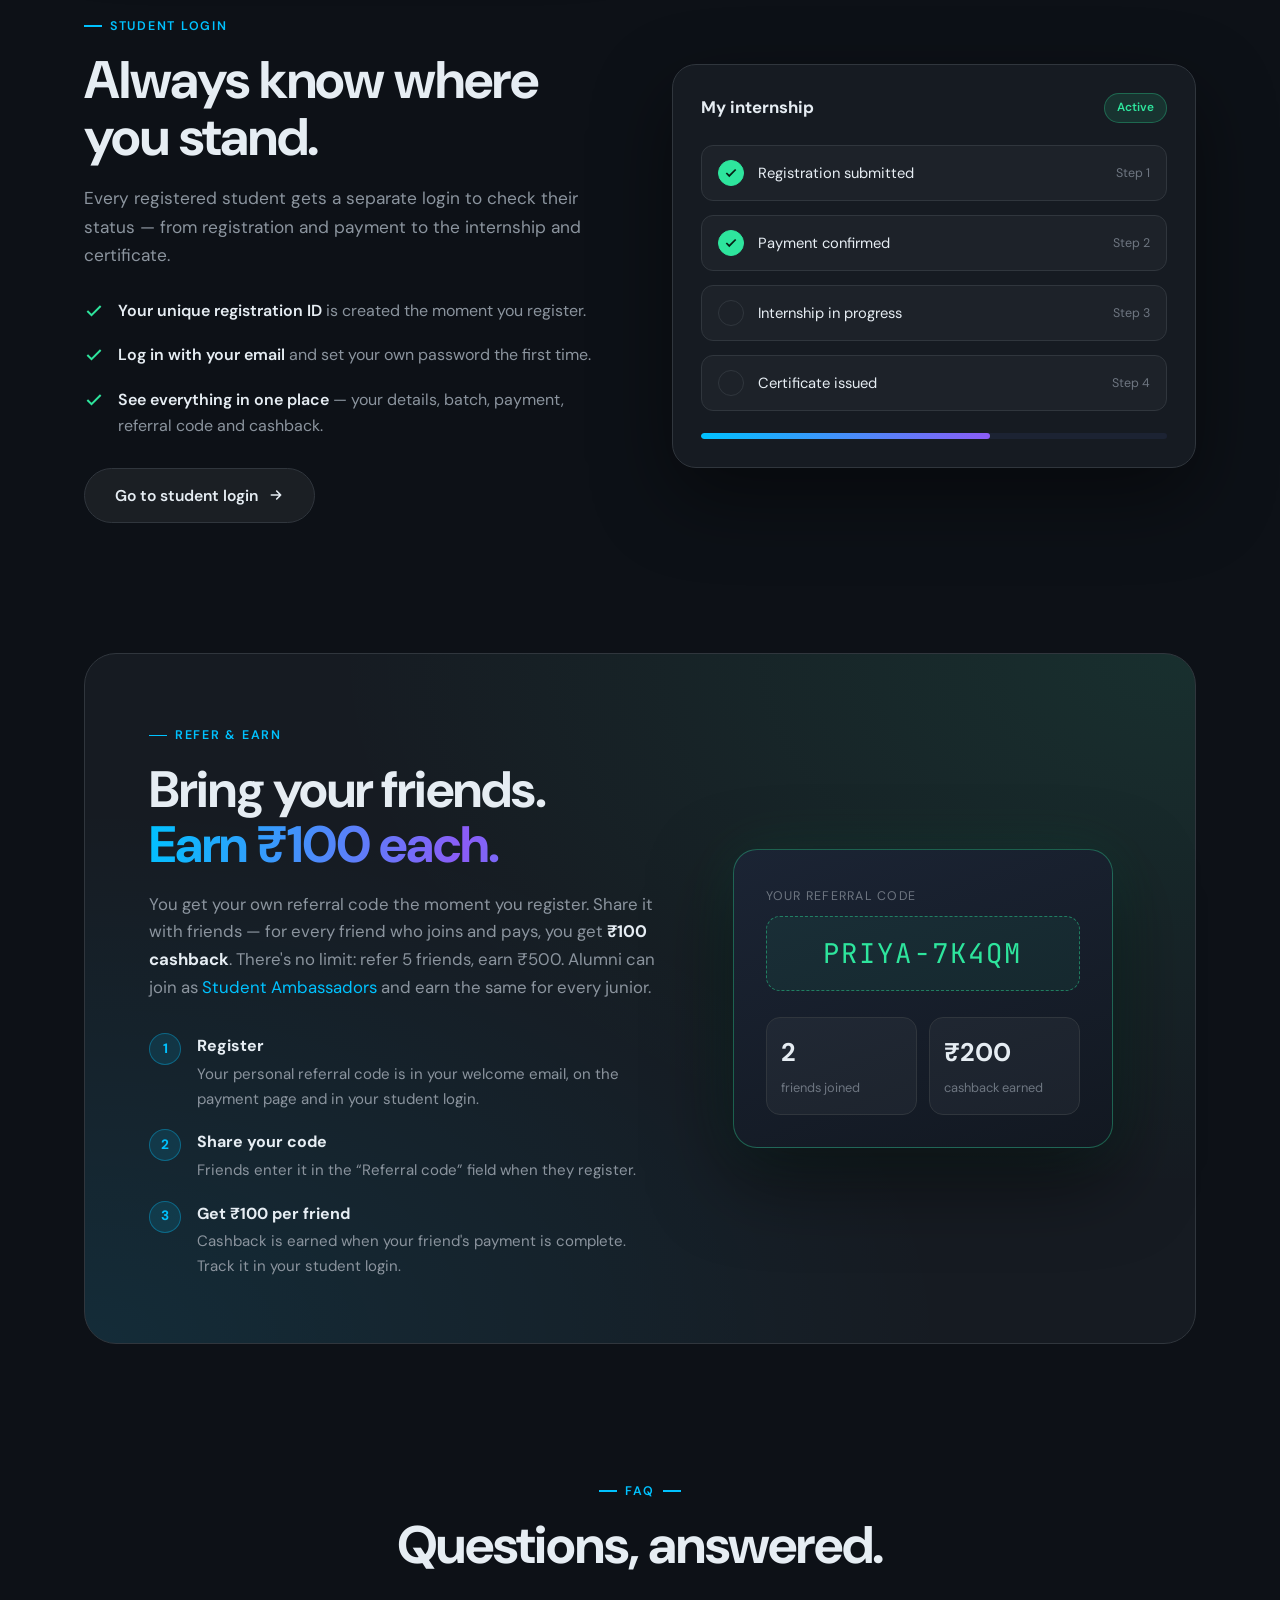
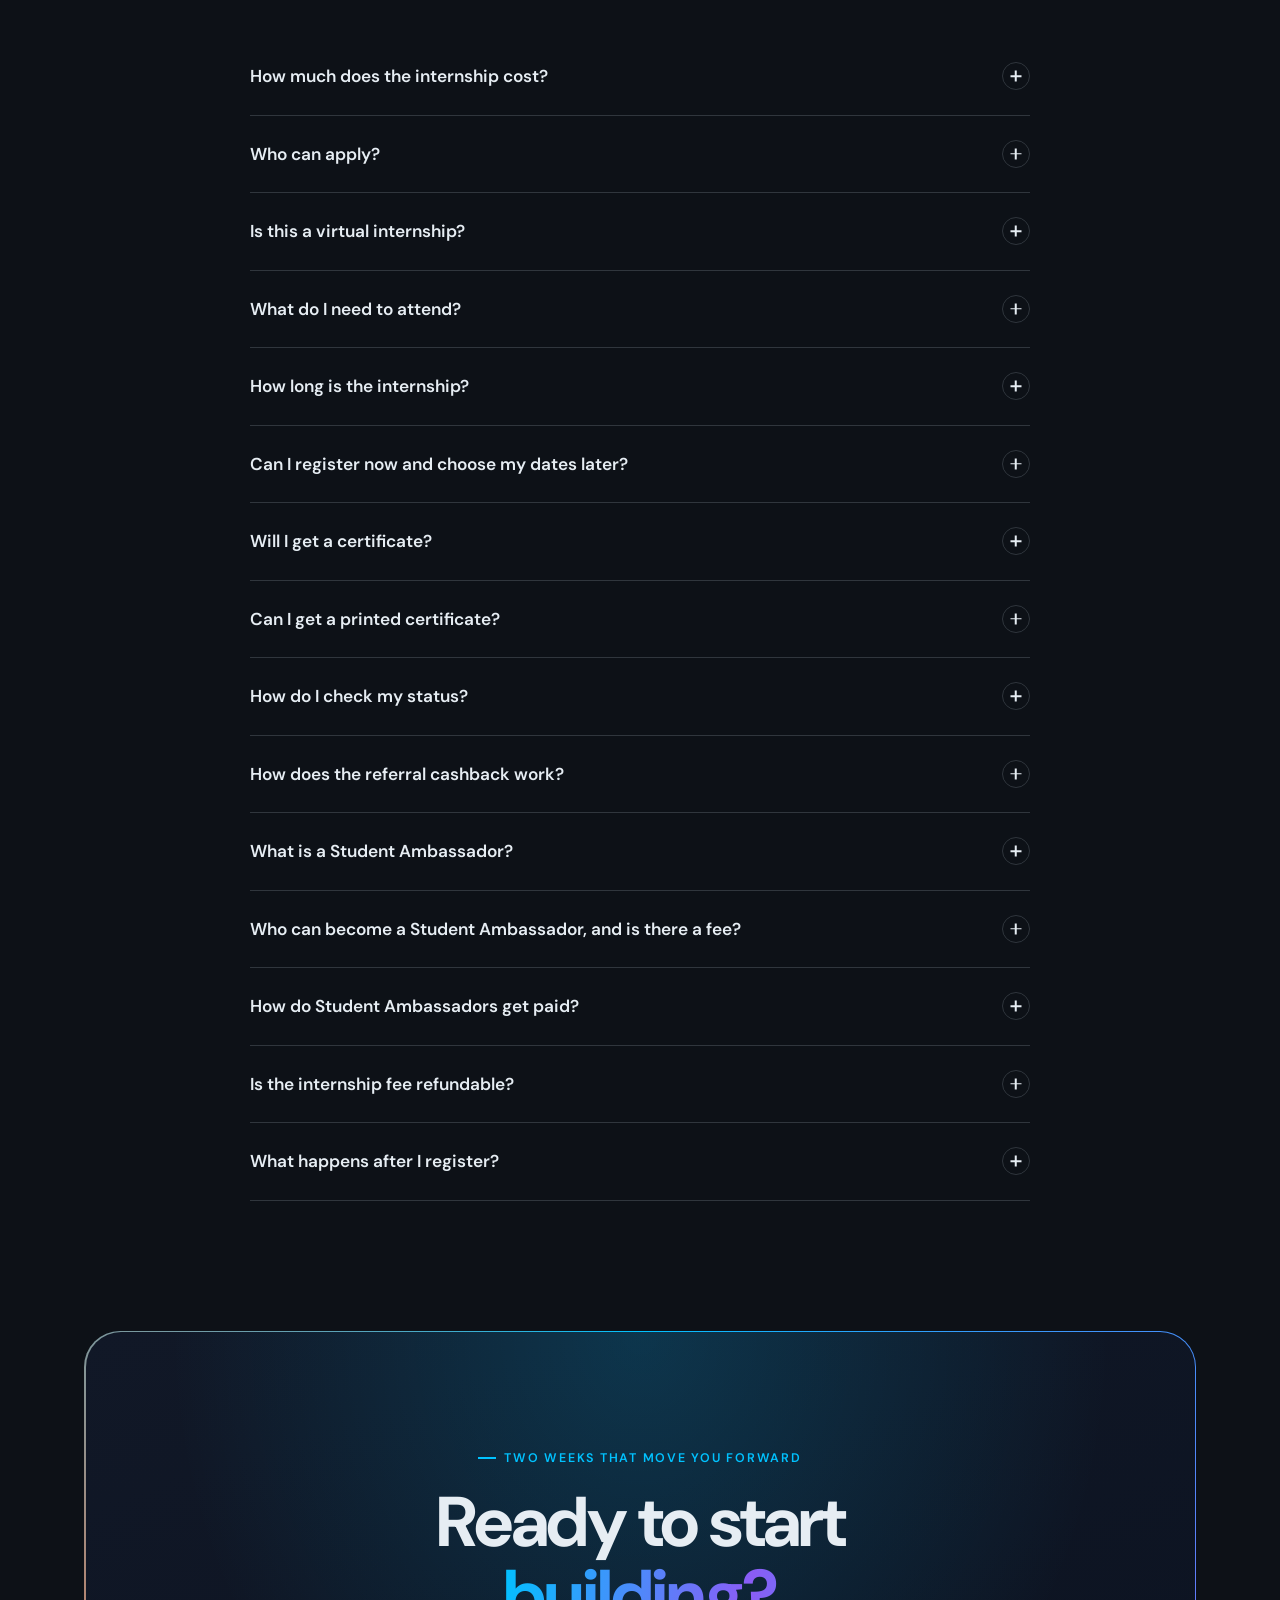
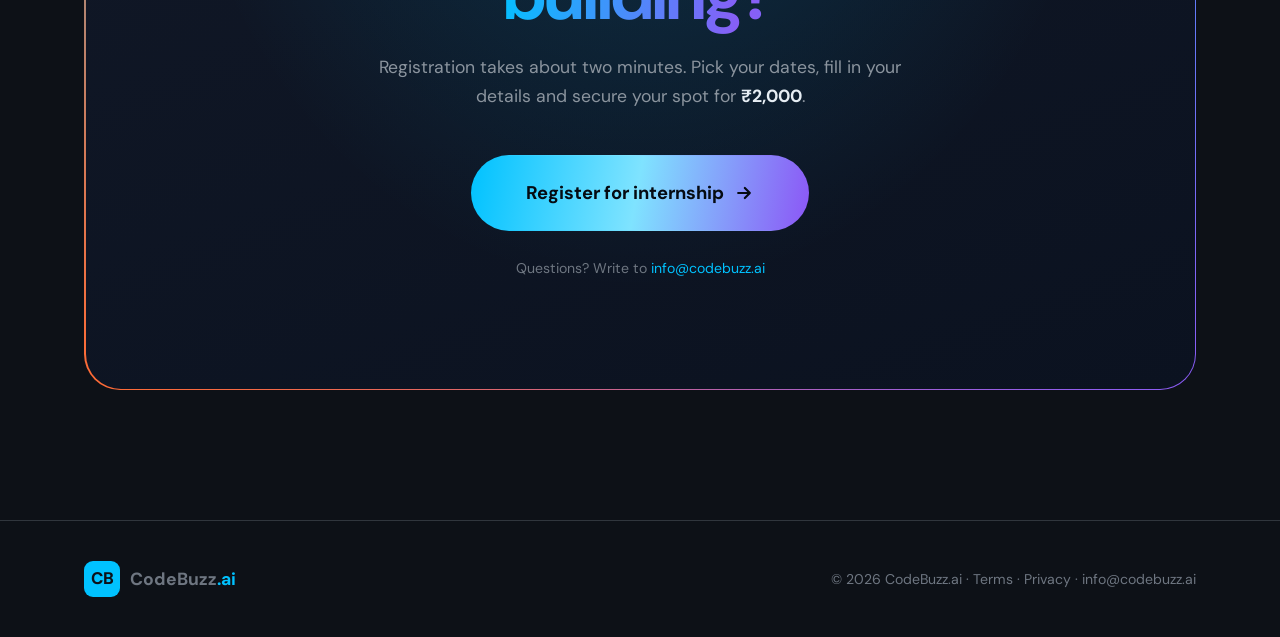
==== commit 1aa0e4d6: "improvements & new career page" ====
--- a/internship/index.html
+++ b/internship/index.html
@@ -64,6 +64,13 @@
             <span class="line"><span>Program</span></span>
           </h1>
           <p class="hero-sub">A two-week virtual internship to learn programming, system design and the basics of AI — and to write real code, live on Zoom, with engineers who ship software every day.</p>
+          <div class="hero-price" aria-label="Program fee">
+            <div class="hp-amount"><span class="hp-cur">&#8377;</span><span data-fee>2,000</span></div>
+            <div class="hp-text">
+              <strong>One-time program fee</strong>
+              <span>Live classes, project review &amp; certificate included</span>
+            </div>
+          </div>
           <div class="hero-actions">
             <a href="register.html" class="btn btn-primary btn-lg">
               Register for internship
@@ -187,6 +194,29 @@
     </section>
 
     <!-- ===== CURRICULUM ===== -->
+    <!-- ===== FEE ===== -->
+    <section class="section" id="fee" style="padding-top:0">
+      <div class="container">
+        <div class="fee-card reveal">
+          <div class="fee-left">
+            <span class="eyebrow">Program fee</span>
+            <h2>One simple price.<br /><span class="grad">Everything included.</span></h2>
+            <div class="fee-amount"><span class="fee-cur">&#8377;</span><span data-fee>2,000</span><span class="fee-once">one-time</span></div>
+            <p class="fee-note">Want a printed certificate couriered home? Add it for <b>&#8377;<span data-hardcopy>150</span></b> while you register &mdash; it&rsquo;s optional.</p>
+            <a href="register.html" class="btn btn-primary btn-lg">Register for internship</a>
+          </div>
+          <ul class="fee-list">
+            <li><span class="tick"></span><span>3 live classes on Zoom: coding &amp; OOP, system design, AI basics</span></li>
+            <li><span class="tick"></span><span>Your own project, built and published on GitHub</span></li>
+            <li><span class="tick"></span><span>Doubt support from engineers during the internship</span></li>
+            <li><span class="tick"></span><span>Project review with feedback, plus a closing session</span></li>
+            <li><span class="tick"></span><span>CodeBuzz AI internship certificate</span></li>
+            <li><span class="tick"></span><span>Earn &#8377;<span data-reward>100</span> cashback for every friend who joins with your code</span></li>
+          </ul>
+        </div>
+      </div>
+    </section>
+
     <section class="section" id="curriculum" style="padding-top:0">
       <div class="container">
         <div class="section-head reveal">
@@ -449,6 +479,10 @@
         </div>
         <div class="faq reveal">
           <details>
+            <summary>How much does the internship cost?<span class="pm"></span></summary>
+            <p>The program fee is <b>&#8377;<span data-fee>2,000</span></b>, paid once. It covers the live classes, doubt support, project review and your certificate. A printed certificate couriered to your home is optional, for &#8377;<span data-hardcopy>150</span> more.</p>
+          </details>
+          <details>
             <summary>Who can apply?<span class="pm"></span></summary>
             <p>College students from any year of a diploma, undergraduate or postgraduate program can register. No prior coding experience is needed.</p>
           </details>
@@ -514,7 +548,7 @@
         <div class="cta-block reveal">
           <span class="eyebrow">Two weeks that move you forward</span>
           <h2>Ready to start<br /><span class="grad">building?</span></h2>
-          <p>Registration takes about two minutes. Pick your dates, fill in your details and secure your spot.</p>
+          <p>Registration takes about two minutes. Pick your dates, fill in your details and secure your spot for <b style="color:var(--text)">&#8377;<span data-fee>2,000</span></b>.</p>
           <a href="register.html" class="btn btn-register">
             Register for internship
             <svg width="20" height="20" viewBox="0 0 24 24" fill="none" stroke="currentColor" stroke-width="2.6" stroke-linecap="round" stroke-linejoin="round"><path d="M5 12h14M13 6l6 6-6 6"/></svg>
@@ -527,7 +561,7 @@
   </main>
 
   <div class="sticky-cta" id="stickyCta">
-    <a href="register.html" class="btn btn-primary btn-lg">Register for internship</a>
+    <a href="register.html" class="btn btn-primary btn-lg"><span>Register for internship &middot; &#8377;<span data-fee>2,000</span></span></a>
   </div>
 
   <footer class="footer" style="margin-top:0">
@@ -538,7 +572,23 @@
   </footer>
 
   <script src="../assets/js/site-protect.js"></script>
+  <script src="assets/config.js"></script>
   <script src="assets/common.js"></script>
   <script src="assets/landing.js"></script>
+  <script>
+  // Show the live fee from the API (the HTML already says ₹2,000, so nothing flashes while it loads)
+  (function () {
+    var CFG = window.CB_INTERNSHIP || {};
+    function put(attr, n) {
+      if (typeof n !== 'number' || !(n > 0)) return;
+      document.querySelectorAll('[' + attr + ']').forEach(function (el) { el.textContent = n.toLocaleString('en-IN'); });
+    }
+    if (!CFG.apiBase || !window.fetch) return;
+    fetch(CFG.apiBase + '/api/internship/pricing').then(function (r) { return r.ok ? r.json() : null; }).then(function (d) {
+      if (!d) return;
+      put('data-fee', d.feeInr); put('data-hardcopy', d.hardcopyFeeInr); put('data-reward', d.referralRewardInr);
+    }).catch(function () {});
+  })();
+  </script>
 </body>
 </html>
--- a/internship/assets/internship.css
+++ b/internship/assets/internship.css
@@ -943,3 +943,51 @@
 /* Payment gateway not live yet */
 .pay-soon { display: block; padding: 12px 14px; border-radius: 12px; background: rgba(0, 194, 255, .08); border: 1px solid rgba(0, 194, 255, .25); color: var(--text); line-height: 1.5; }
 .btn[disabled] { opacity: .5; cursor: not-allowed; box-shadow: none; transform: none; }
+
+/* Admin: Reminders tab */
+.rem-tbl td { vertical-align: top; }
+.rem-tbl .btn-sm { white-space: nowrap; }
+.rem-meta { margin-top: 6px; font-size: .78rem; line-height: 1.45; color: var(--text); }
+.rem-meta .muted { font-size: .78rem; }
+.rem-batch { display: flex; align-items: center; justify-content: space-between; gap: 16px; flex-wrap: wrap; padding: 16px 18px; margin-bottom: 16px; border-radius: 16px; background: rgba(0,194,255,.06); border: 1px solid rgba(0,194,255,.25); }
+.rem-batch strong { display: block; font-size: 1rem; margin-bottom: 2px; }
+.rem-batch .muted { font-size: .85rem; }
+.rem-batch-act { display: flex; align-items: center; gap: 12px; flex-wrap: wrap; }
+.check-row { display: flex; gap: 10px; align-items: center; margin: 4px 0 16px; font-size: .9rem; cursor: pointer; }
+.check-row input { width: 18px; height: 18px; accent-color: var(--brand); }
+#m-batch { padding-right: 38px; min-width: 250px; }
+
+/* ===== Program fee (landing) ===== */
+.hero-price { display: inline-flex; align-items: center; gap: 18px; margin: -14px 0 30px; padding: 14px 22px 14px 18px; border-radius: 18px;
+  background: linear-gradient(135deg, rgba(0,194,255,.14), rgba(139,92,246,.10)); border: 1px solid rgba(0,194,255,.35);
+  box-shadow: 0 10px 40px rgba(0,194,255,.12); opacity: 0; animation: fadeIn 1s .58s forwards; }
+.hp-amount { font-family: var(--font-d); font-weight: 800; font-size: 2.6rem; line-height: 1; letter-spacing: -.03em; color: #fff; white-space: nowrap; }
+.hp-cur { font-size: 1.6rem; vertical-align: .55em; margin-right: 2px; color: var(--brand-lt); }
+.hp-text { display: flex; flex-direction: column; gap: 3px; }
+.hp-text strong { font-size: 1rem; }
+.hp-text span { font-size: .86rem; color: var(--muted); }
+@media (max-width: 520px) { .hero-price { gap: 14px; padding: 12px 16px; } .hp-amount { font-size: 2.1rem; } }
+
+.fee-card { display: grid; grid-template-columns: 1.05fr 1fr; gap: 48px; align-items: center; padding: 56px; border-radius: var(--r-lg);
+  background: radial-gradient(ellipse at 0% 0%, rgba(0,194,255,.16), transparent 55%), linear-gradient(160deg, #111827, #0b1220); border: 1px solid rgba(0,194,255,.28); }
+.fee-left h2 { font-family: var(--font-d); font-size: clamp(2rem, 4vw, 3rem); line-height: 1.08; letter-spacing: -.03em; margin: 14px 0 24px; }
+.fee-amount { font-family: var(--font-d); font-weight: 800; font-size: clamp(3.6rem, 8vw, 5.4rem); line-height: 1; letter-spacing: -.04em; margin-bottom: 18px; color: #fff; }
+.fee-cur { font-size: .5em; vertical-align: .62em; margin-right: 4px; color: var(--brand-lt); }
+.fee-once { font-size: 1rem; font-weight: 600; letter-spacing: 0; color: var(--muted); margin-left: 12px; }
+.fee-note { color: var(--muted); margin-bottom: 28px; max-width: 440px; }
+.fee-note b { color: var(--text); }
+.fee-list { list-style: none; display: grid; gap: 16px; padding: 0; margin: 0; }
+.fee-list li { display: flex; gap: 14px; align-items: flex-start; font-size: 1.02rem; line-height: 1.5; }
+.fee-list .tick { flex: 0 0 24px; height: 24px; border-radius: 50%; background: rgba(46,229,157,.15); position: relative; margin-top: 1px; }
+.fee-list .tick::after { content: ''; position: absolute; left: 8px; top: 5px; width: 6px; height: 11px; border: solid var(--green); border-width: 0 2.5px 2.5px 0; transform: rotate(45deg); }
+@media (max-width: 860px) { .fee-card { grid-template-columns: 1fr; padding: 36px 24px; gap: 32px; } }
+
+/* Admin Reminders: row selection + bulk bar */
+.rem-tbl th.chk, .rem-tbl td.chk { width: 36px; padding-right: 0; }
+.rem-tbl input[type=checkbox] { width: 18px; height: 18px; accent-color: var(--brand); cursor: pointer; vertical-align: middle; }
+.rem-tbl tr.is-sel td { background: rgba(0,194,255,.06); }
+.rem-bulk { position: sticky; top: 72px; z-index: 5; display: flex; align-items: center; justify-content: space-between; gap: 14px; flex-wrap: wrap;
+  padding: 12px 16px; margin-bottom: 12px; border-radius: 14px; background: #10202b; border: 1px solid rgba(0,194,255,.35); box-shadow: 0 10px 30px rgba(0,0,0,.35); }
+.rem-bulk strong { display: block; }
+.rem-bulk .muted { font-size: .82rem; }
+.rem-bulk-act { display: flex; gap: 10px; flex-wrap: wrap; }
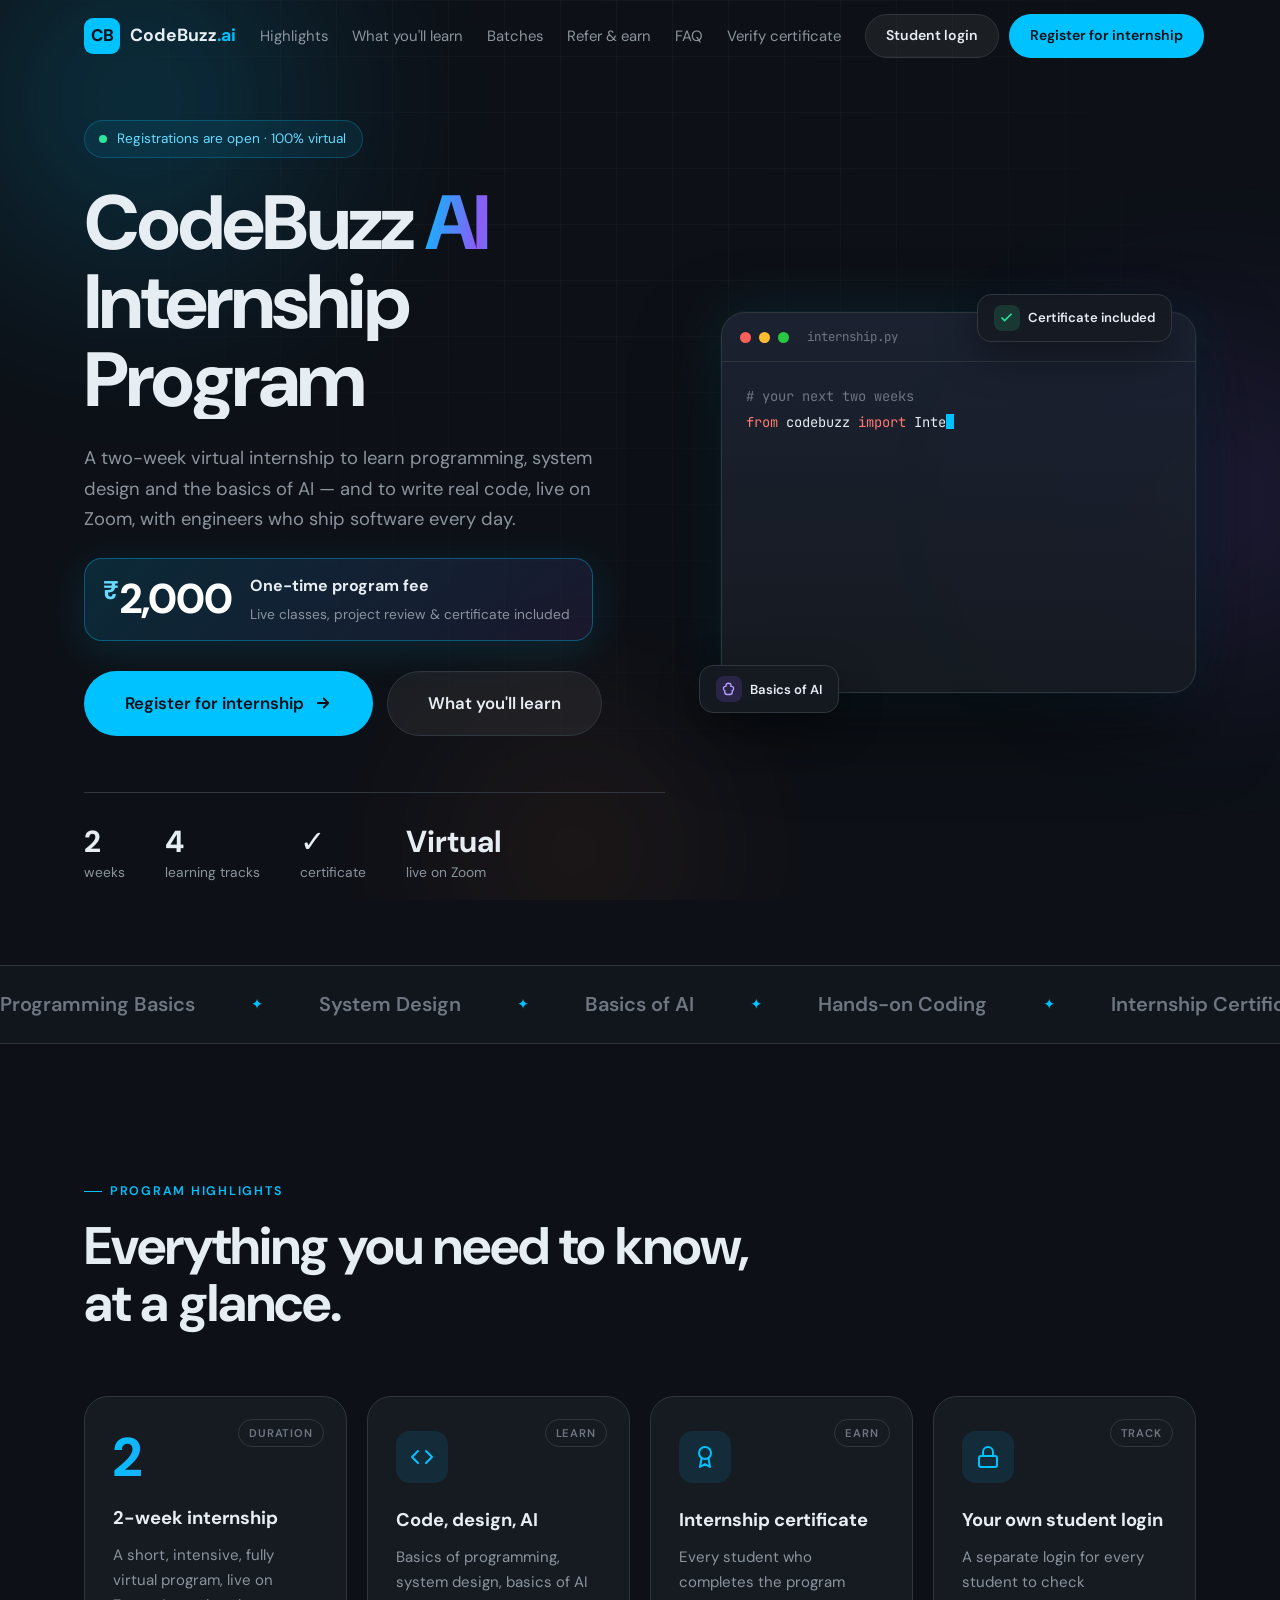
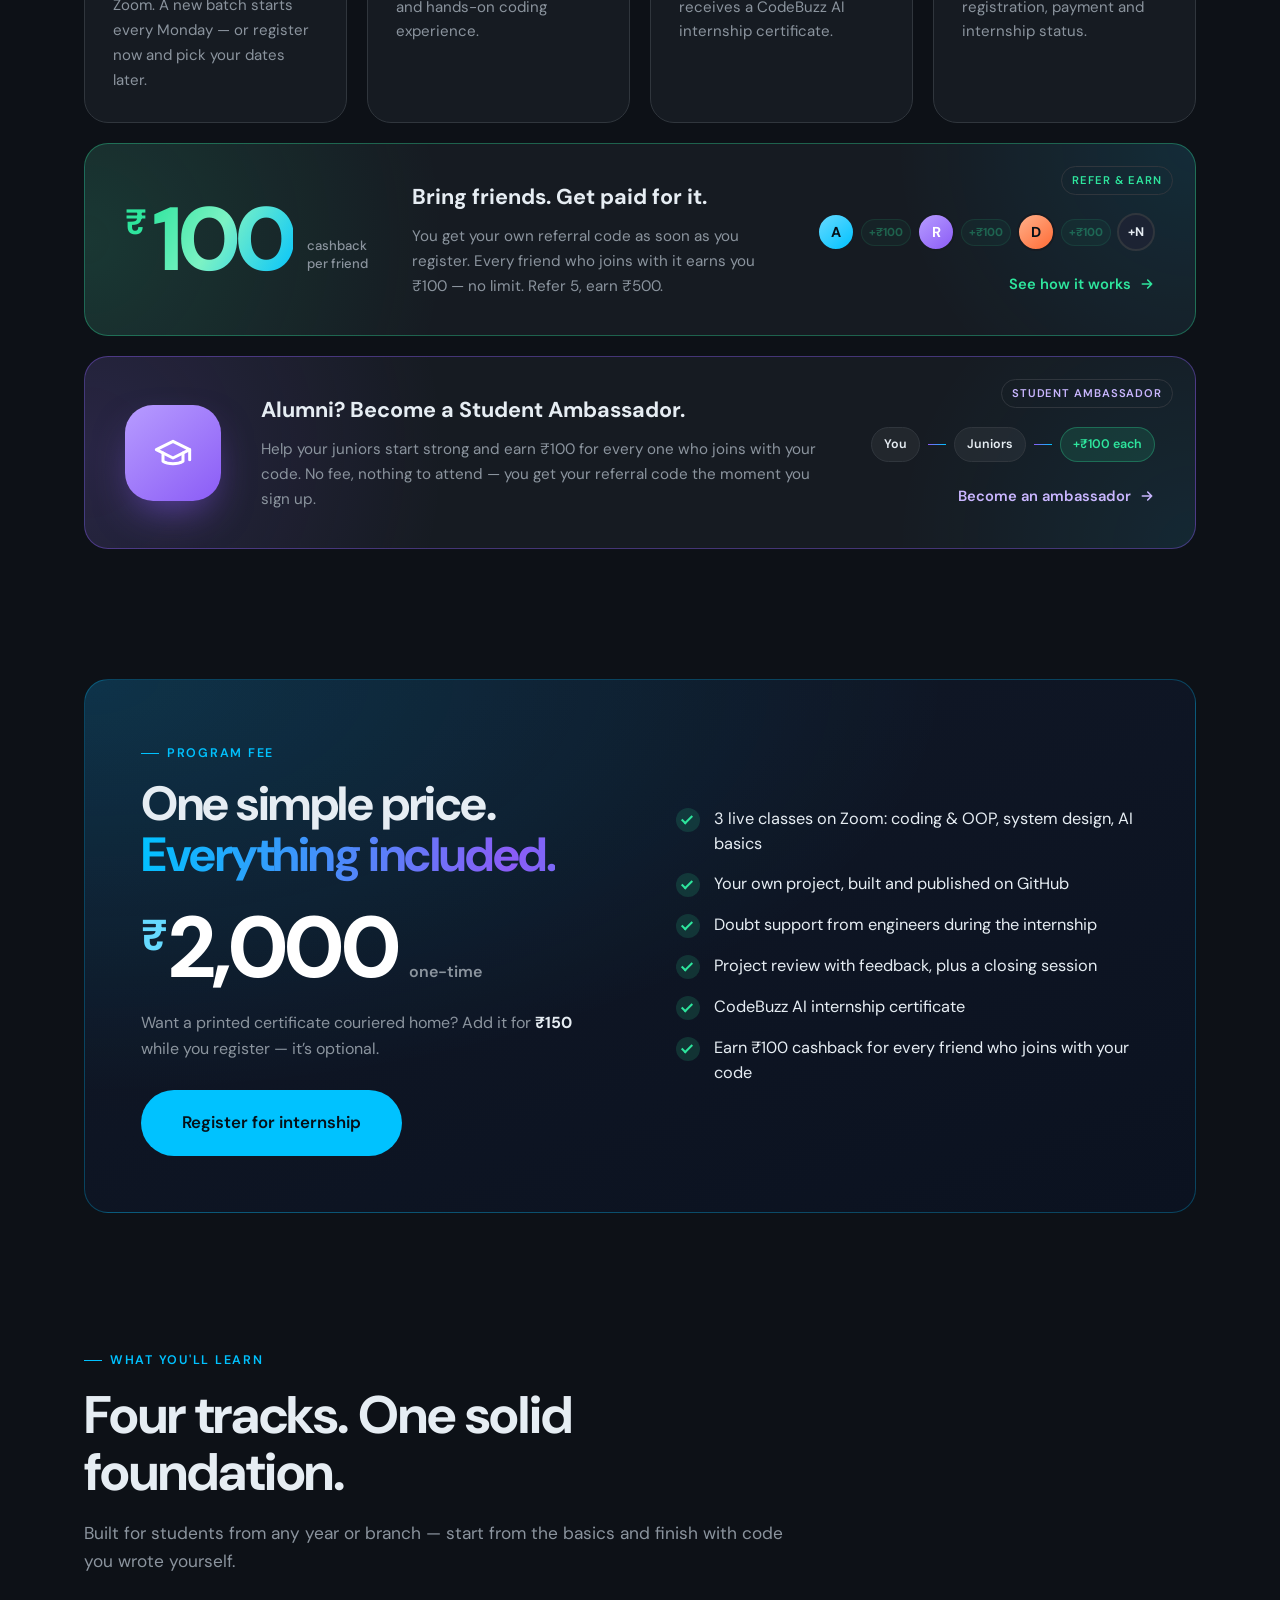
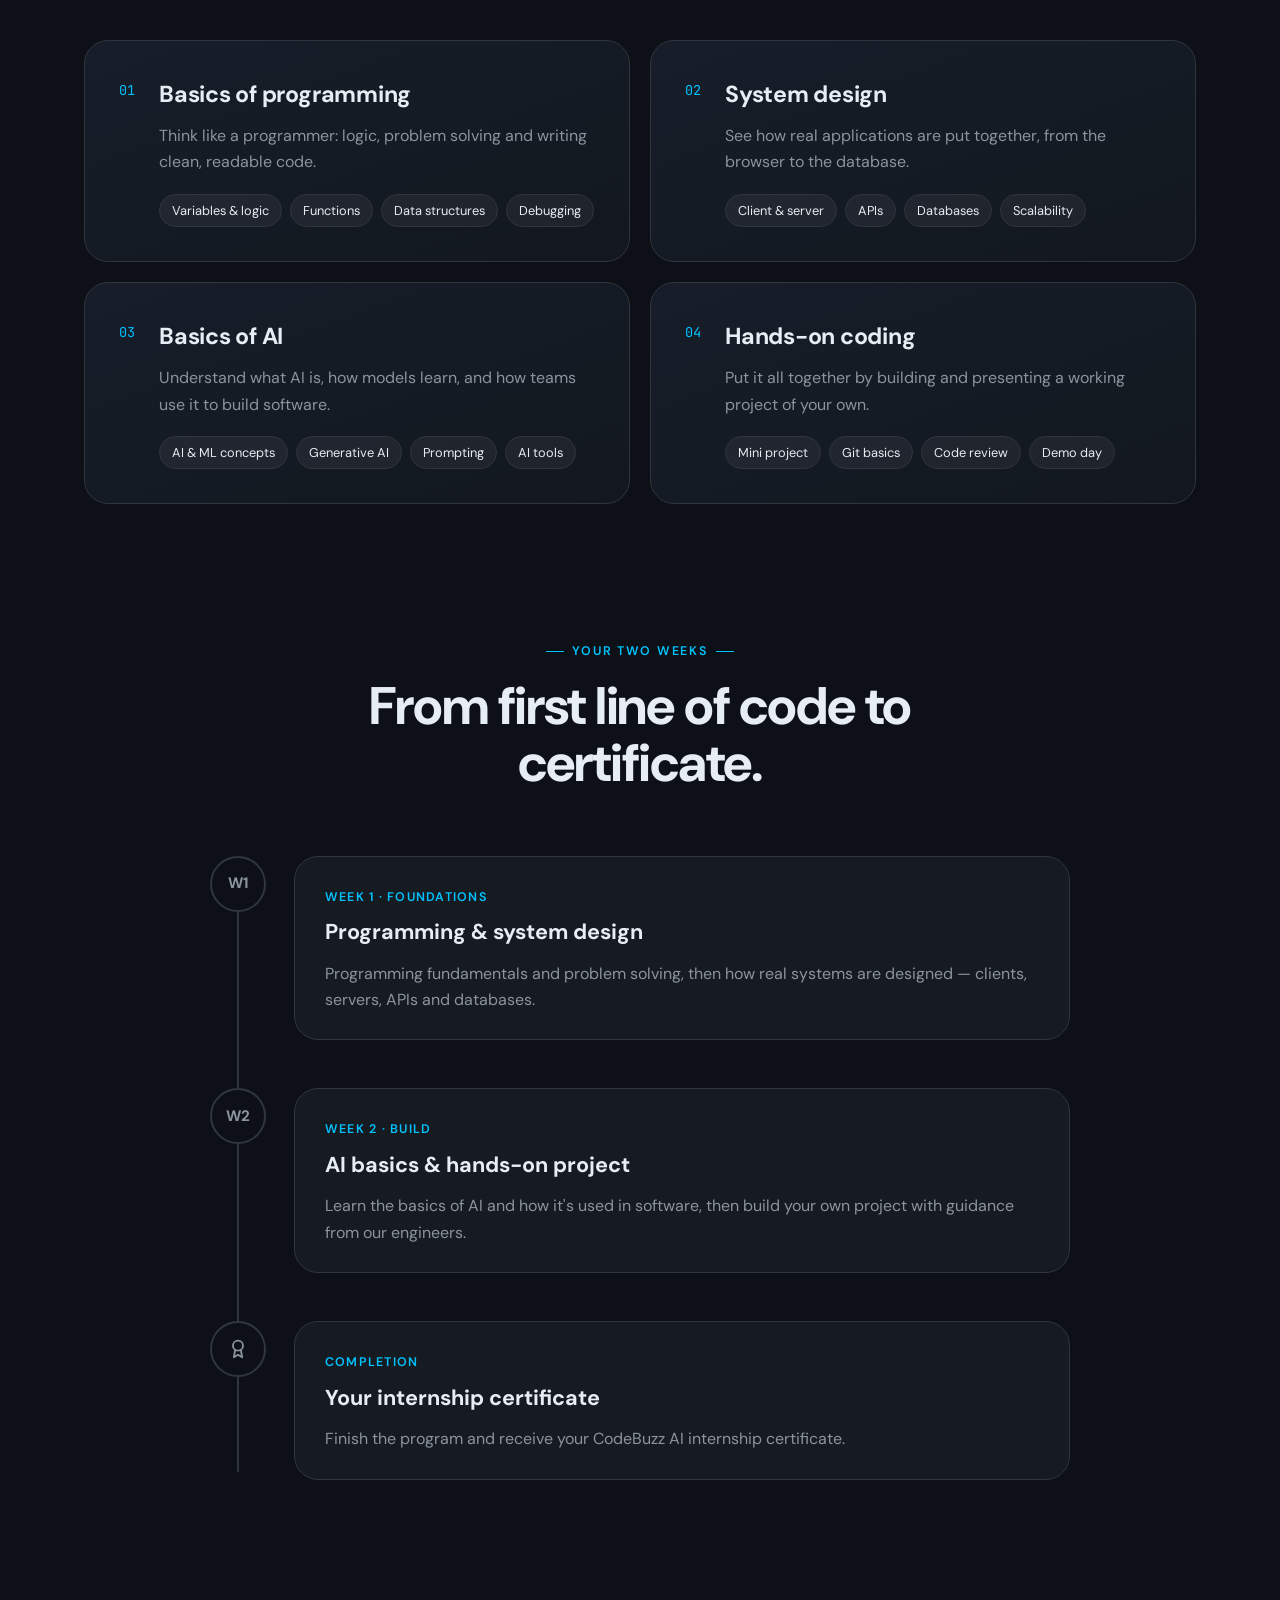
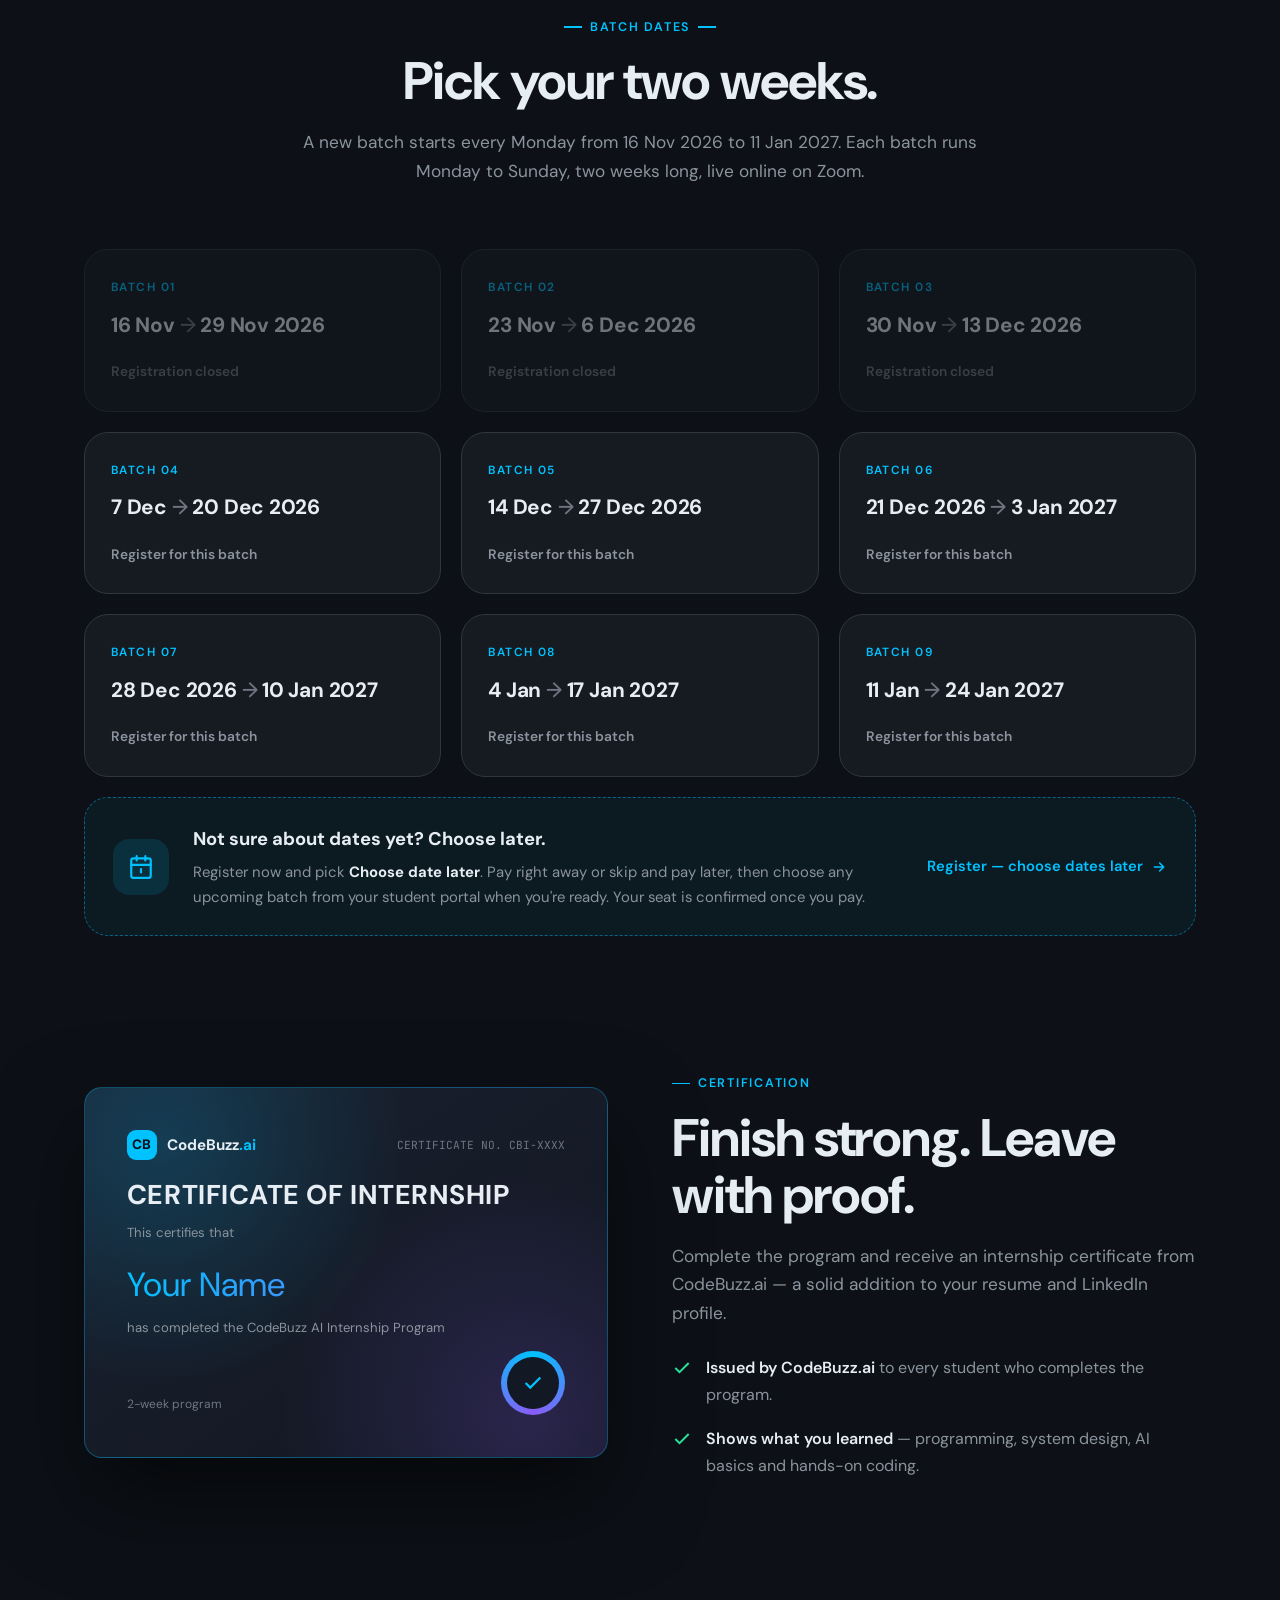
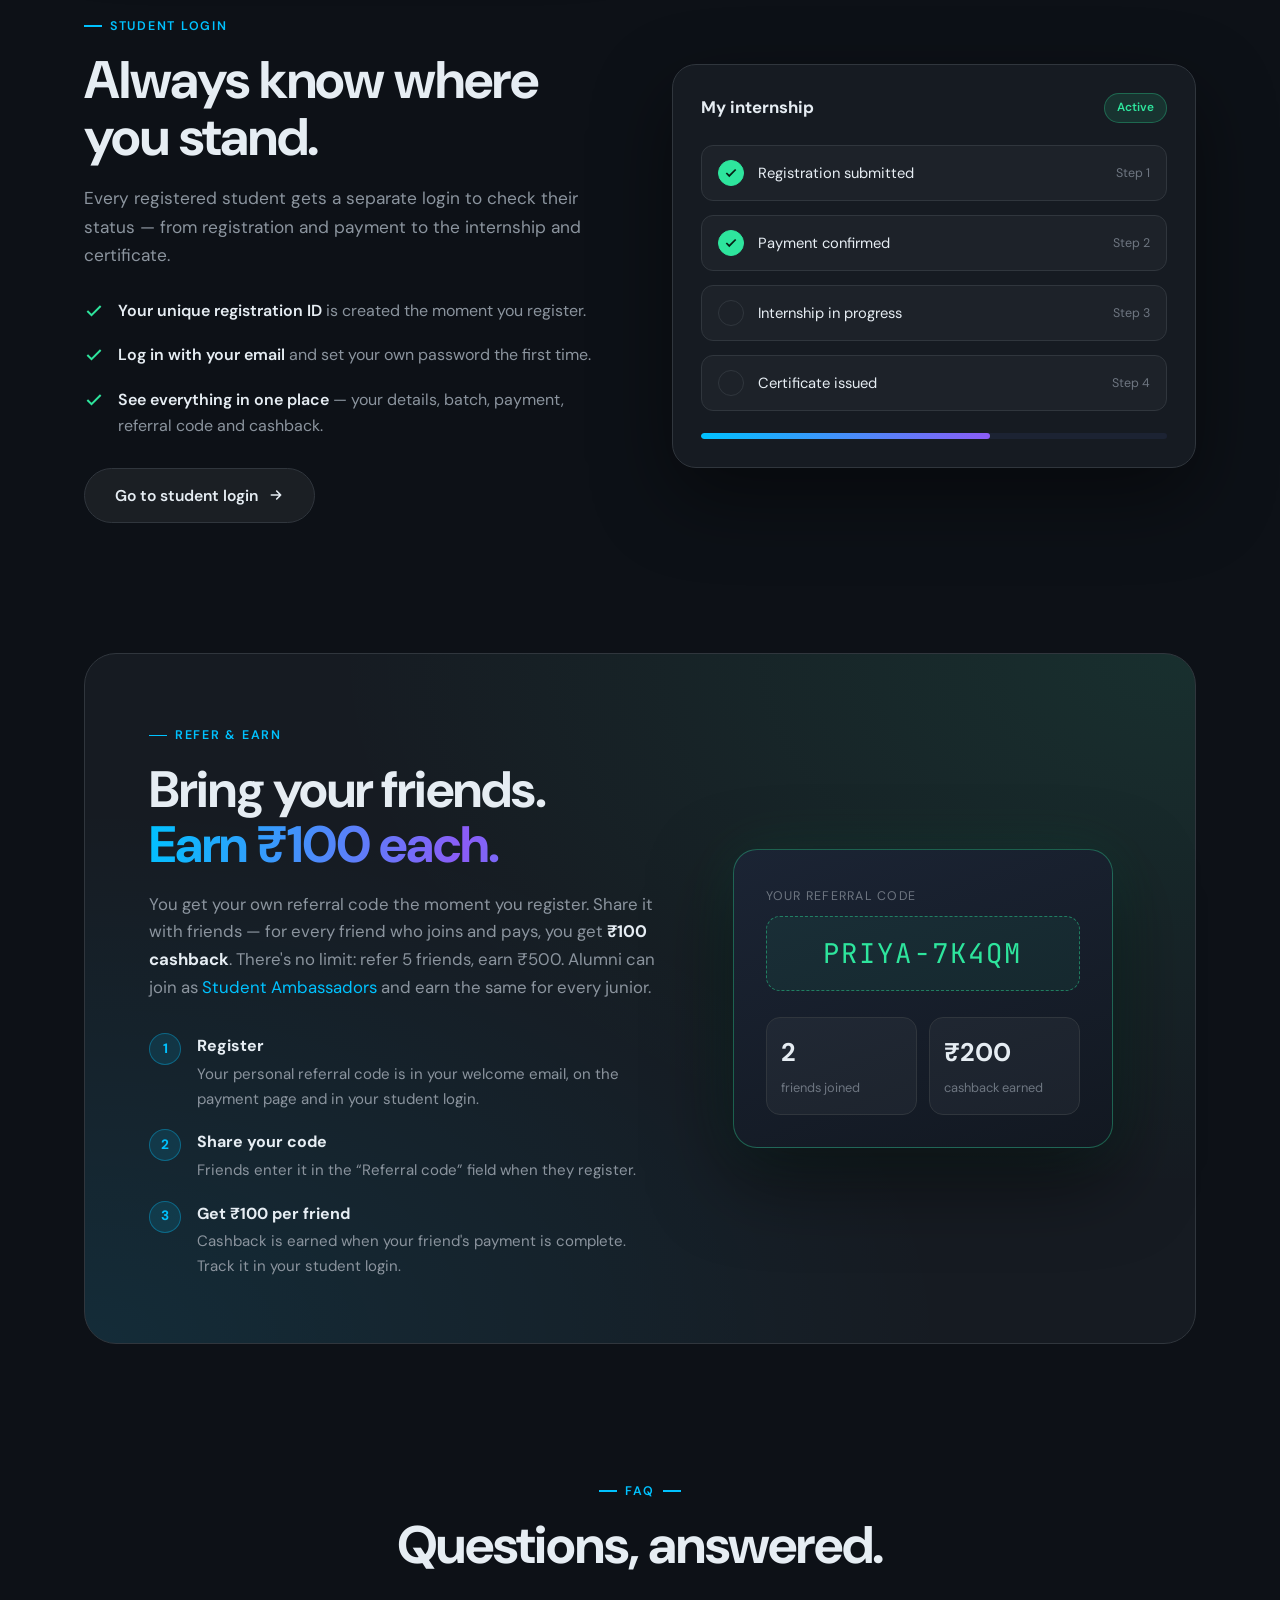
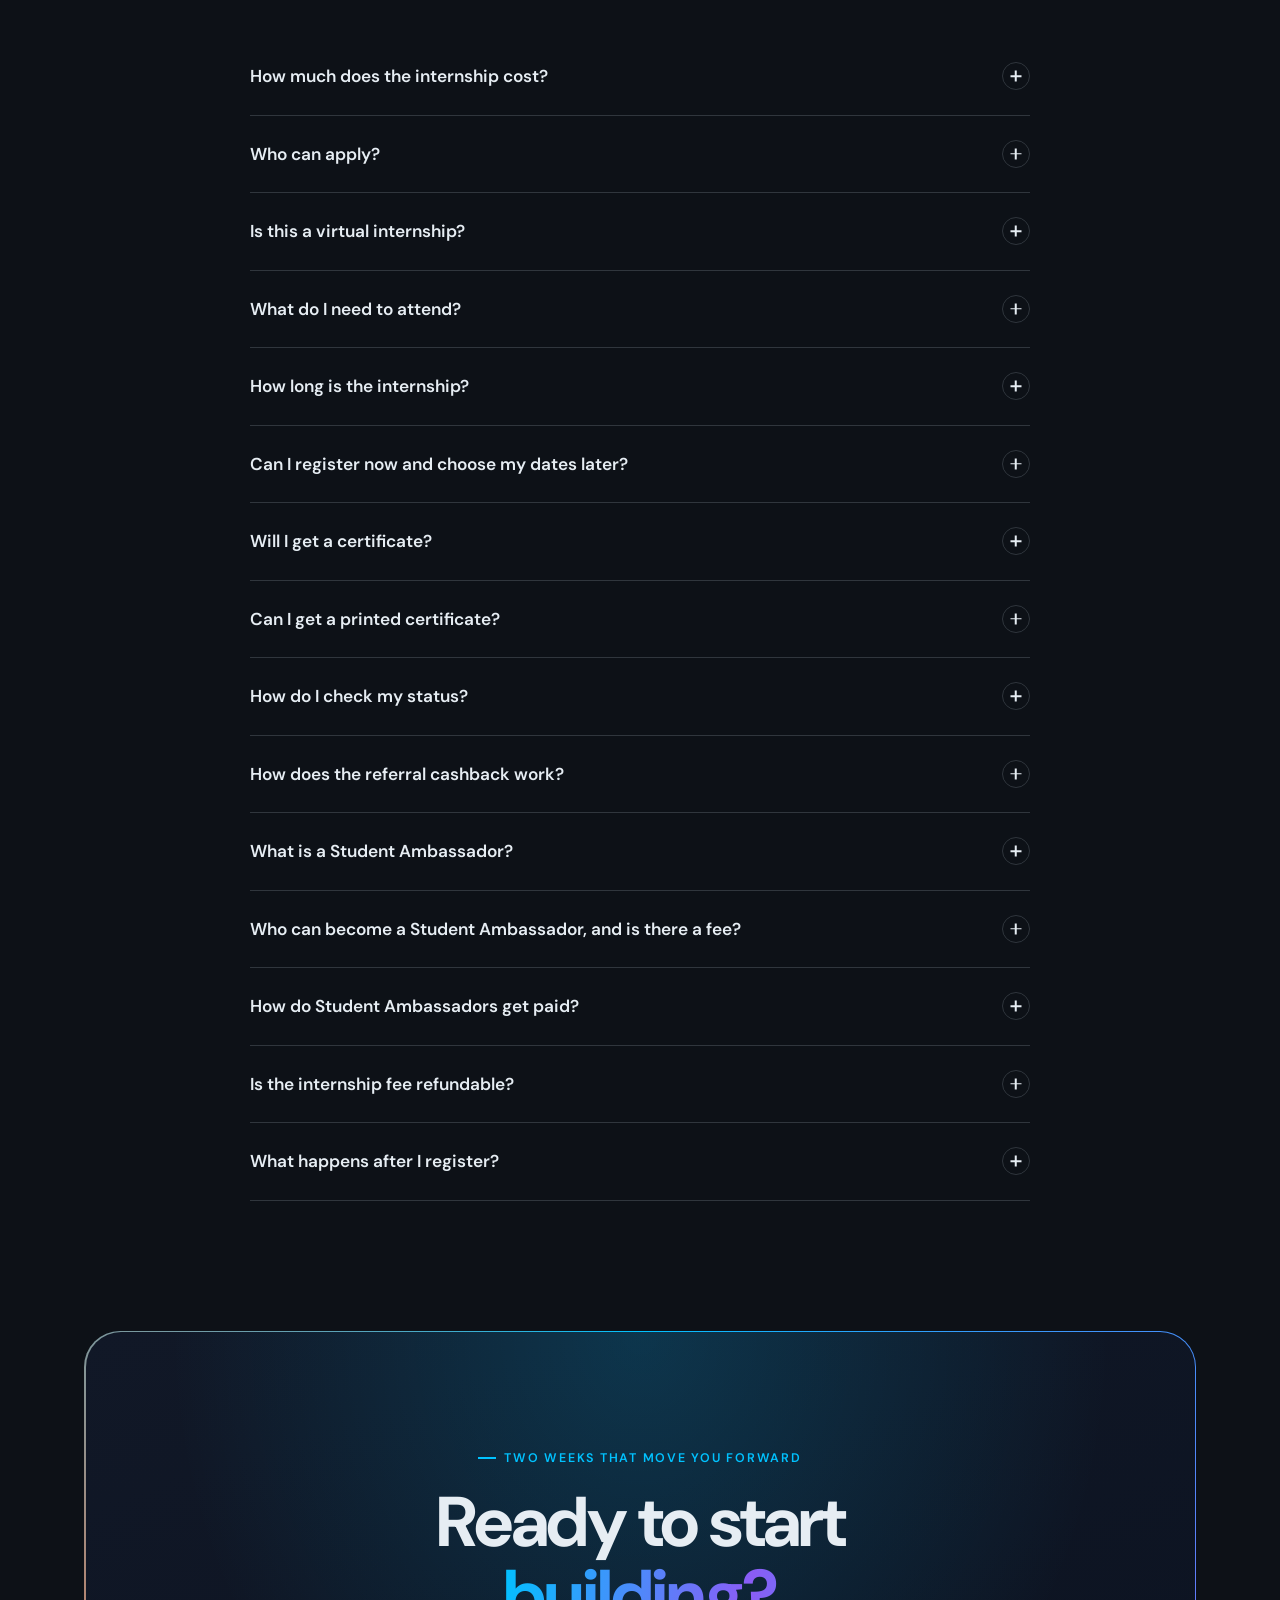
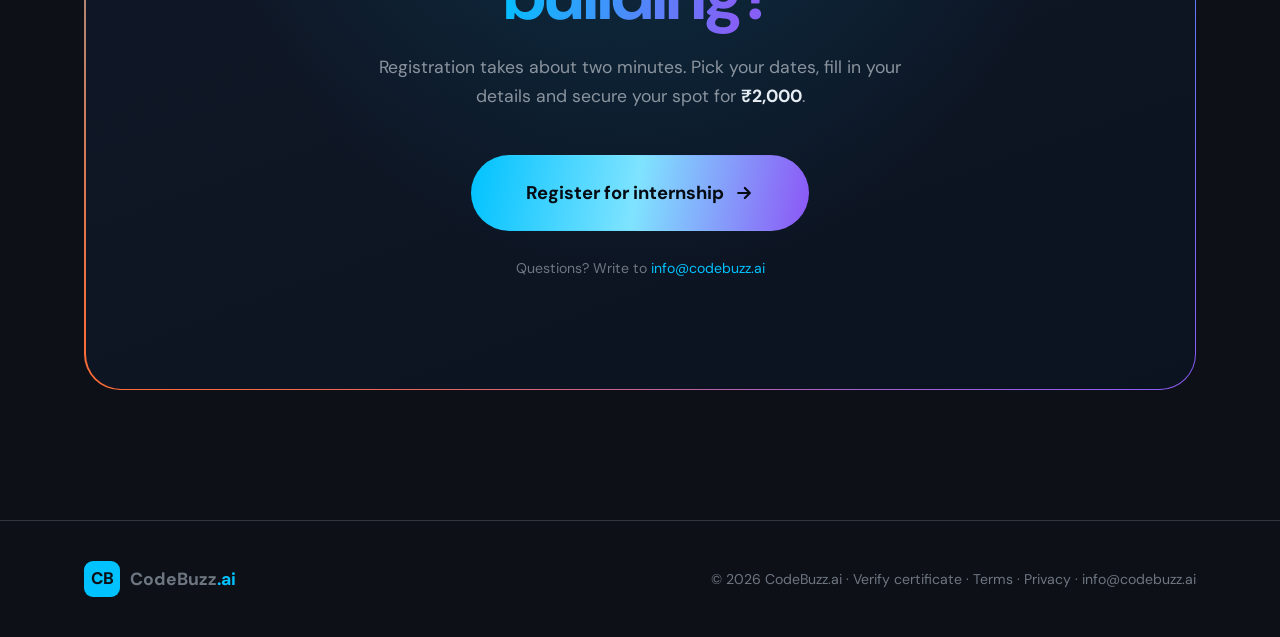
==== commit 6d5c047d: "Certificate update" ====
--- a/internship/index.html
+++ b/internship/index.html
@@ -43,6 +43,7 @@
         <li><a href="#batches">Batches</a></li>
         <li><a href="#refer">Refer &amp; earn</a></li>
         <li><a href="#faq">FAQ</a></li>
+        <li><a href="verify.html">Verify certificate</a></li>
       </ul>
       <div class="nav-actions">
         <a href="login.html" class="btn btn-ghost btn-sm">Student login</a>
@@ -567,7 +568,7 @@
   <footer class="footer" style="margin-top:0">
     <div class="container">
       <a href="../" class="logo"><div class="logo-badge">CB</div><span>CodeBuzz<span class="accent">.ai</span></span></a>
-      <span>&copy; <span data-year></span> CodeBuzz.ai · <a href="terms.html">Terms</a> · <a href="../privacy.html">Privacy</a> · <a href="mailto:info@codebuzz.ai">info@codebuzz.ai</a></span>
+      <span>&copy; <span data-year></span> CodeBuzz.ai · <a href="verify.html">Verify certificate</a> · <a href="terms.html">Terms</a> · <a href="../privacy.html">Privacy</a> · <a href="mailto:info@codebuzz.ai">info@codebuzz.ai</a></span>
     </div>
   </footer>
 
--- a/internship/assets/internship.css
+++ b/internship/assets/internship.css
@@ -935,9 +935,10 @@
 
 /* Nav: keep link labels on one line next to the longer "Register for internship" button */
 .nav-links a, .nav-actions .btn { white-space: nowrap; }
-@media (max-width: 1440px) { .nav-links { gap: 24px; } .nav-links li:nth-child(3) { display: none; } }
+/* Seven links since "Verify certificate" was added: "Two weeks" stays out of the bar so the rest fit the 1160px container */
+.nav-links { gap: 24px; } .nav-links li:nth-child(3) { display: none; }
 @media (max-width: 1200px) { .nav-links li:nth-child(1) { display: none; } }
-@media (max-width: 1060px) { .nav-links { display: none; } }
+@media (max-width: 1080px) { .nav-links { display: none; } }
 @media (max-width: 640px) { .nav-full { display: none; } }
 
 /* Payment gateway not live yet */
@@ -991,3 +992,21 @@
 .rem-bulk strong { display: block; }
 .rem-bulk .muted { font-size: .82rem; }
 .rem-bulk-act { display: flex; gap: 10px; flex-wrap: wrap; }
+
+/* ================= CERTIFICATE ================= */
+.cert-page { max-width: 1040px; }
+.cert-actions { display: flex; gap: 10px; flex-wrap: wrap; }
+.cert-frame { border-radius: 10px; overflow: hidden; background: #fff; box-shadow: 0 40px 100px rgba(0,0,0,.55), 0 0 0 1px rgba(255,255,255,.06); }
+.cert-frame canvas { display: block; width: 100%; height: auto; }
+.cert-note { font-size: .86rem; margin-top: 18px; text-align: center; }
+.cert-note a { color: var(--brand); }
+.cert-card { display: flex; align-items: center; justify-content: space-between; gap: 20px; flex-wrap: wrap; }
+.cert-card h2 { margin-bottom: 6px; }
+.cert-card p { color: var(--muted); font-size: .92rem; }
+.verify-card { max-width: 500px; }
+.verify-result { margin-top: 22px; padding: 22px; border-radius: 16px; background: var(--bg); border: 1px solid rgba(46,229,157,.35); }
+.verify-ok { display: flex; align-items: center; gap: 12px; margin-bottom: 18px; padding-bottom: 16px; border-bottom: 1px solid var(--border); }
+.verify-ok strong { display: block; color: var(--green); }
+.verify-ok span { color: var(--muted); font-size: .84rem; }
+.verify-tick { width: 34px; height: 34px; flex: none; display: grid; place-items: center; border-radius: 50%; background: rgba(46,229,157,.14); color: var(--green) !important; font-size: 1.05rem !important; font-weight: 700; }
+.cert-card h2 .tag { margin-left: 0; }
